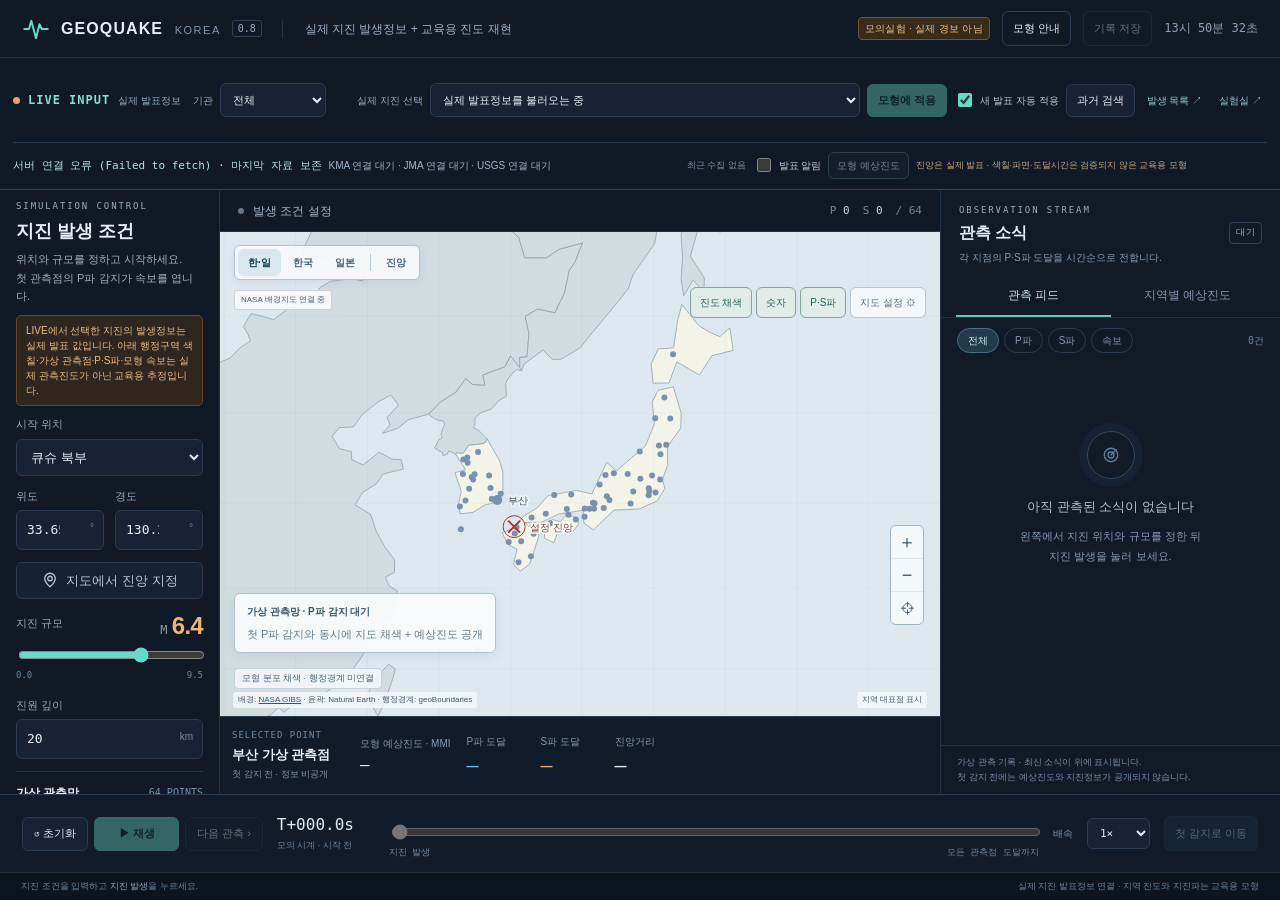
==== site/live/index.html @ 9c153cfc "Add files via upload" ====
<!doctype html><html lang="ko"><head><meta charset="utf-8"><meta name="viewport" content="width=device-width,initial-scale=1"><meta name="referrer" content="strict-origin-when-cross-origin"><title>GEOQUAKE KOREA · 관측망 시뮬레이터 0.8</title><meta name="description" content="첫 P파 감지 후 예상진도와 모의 속보를 공개하고, 가상 관측점의 P/S파 도달을 시간순 피드로 재생하는 교육용 시뮬레이터."><style>:root{color-scheme:dark;--bg:#0a1019;--panel:#111a27;--line:#223145;--muted:#8c9db4;--text:#e7edf7;--cyan:#68dacc;--p:#72bfed;--s:#efb164;--orange:#edaa6d;--font:'Pretendard','Noto Sans CJK KR','Malgun Gothic',-apple-system,BlinkMacSystemFont,'Segoe UI',sans-serif;--mono:'SFMono-Regular',Consolas,monospace}*{box-sizing:border-box}body{margin:0;background:var(--bg);color:var(--text);font:13px/1.5 var(--font);height:100dvh;overflow:hidden}button,input,select{font:inherit}button,input,select{color:var(--text);background:#172334;border:1px solid #2a3b52;border-radius:6px}button{cursor:pointer;padding:8px 10px;transition:background .15s,border-color .15s}button:hover{background:#23384c;border-color:#526780}button:disabled{opacity:.4;cursor:not-allowed}input,select{width:100%;padding:9px 10px;min-width:0}input[type=number]{font-family:var(--mono);font-variant-numeric:tabular-nums}input[type=checkbox]{width:14px;height:14px;accent-color:var(--cyan)}input[type=range]{padding:0;accent-color:var(--cyan);height:18px;cursor:pointer}button:focus-visible,input:focus-visible,select:focus-visible,[tabindex]:focus-visible{outline:2px solid var(--cyan);outline-offset:2px}.hidden{display:none!important}.mono{font-family:var(--mono);font-variant-numeric:tabular-nums}.muted{color:var(--muted)}.primary{background:#69d6c5;color:#092f30;border-color:#69d6c5;font-weight:750}.primary:hover{background:#8ce3d4;border-color:#8ce3d4}.icon{width:18px;height:18px;fill:none;stroke:currentColor;stroke-width:1.7;stroke-linecap:round;stroke-linejoin:round;flex-shrink:0}.quiet{background:transparent}.small{font-size:11px}.tag{font-size:10px;letter-spacing:.3px;border:1px solid #354359;padding:3px 6px;border-radius:4px;white-space:nowrap}.mock-tag{border-color:#6f5735;background:#382b1c;color:#efc187}.topbar{height:62px;display:flex;align-items:center;padding:0 22px;border-bottom:1px solid var(--line);gap:20px;background:#111925}.brand{display:flex;align-items:center;gap:11px;white-space:nowrap}.brand svg{height:28px;width:28px;color:var(--cyan)}.brand strong{font-size:17px;letter-spacing:1.1px}.brand strong span{color:#8194ad;font-size:11px;letter-spacing:1.5px;margin-left:6px;font-weight:500}.brand small{font:10px var(--mono);border:1px solid #304258;border-radius:3px;color:#95a8c0;padding:2px 5px}.header-label{border-left:1px solid var(--line);padding-left:22px;color:#9bafc6;font-size:12px}.header-right{margin-left:auto;display:flex;gap:12px;align-items:center}.header-right .icon-button{background:none;border:0}.real-clock{color:#8e9fb7;font:12px var(--mono);min-width:72px}.app{height:calc(100dvh - 62px);display:grid;grid-template-rows:minmax(0,1fr) 78px 28px}.workspace{display:grid;grid-template-columns:252px minmax(320px,1fr) 356px;min-height:0;min-width:0}.settings{background:#101925;border-right:1px solid var(--line);overflow-y:auto;padding:22px 18px 14px}.section-kicker{font:9px var(--mono);color:#6e8ba6;letter-spacing:1.9px;margin-bottom:7px}.settings h1{font-size:18px;font-weight:650;margin:0 0 5px}.desc{font-size:11px;line-height:1.7;color:#8ea0b7;margin:0 0 20px}.section{padding:18px 0;border-top:1px solid var(--line)}.section h2{font-size:12px;font-weight:600;margin:0 0 12px;display:flex;align-items:center;justify-content:space-between}.form-label{display:block;font-size:11px;color:#96a9c0;margin-bottom:6px}.form-grid{display:grid;grid-template-columns:1fr 1fr;gap:11px;margin-bottom:12px}.form-row{margin-bottom:12px}.input-unit{position:relative}.input-unit input{padding-right:28px}.input-unit span{position:absolute;right:10px;top:10px;font-size:10px;color:#758da8}.map-pick{width:100%;display:flex;gap:7px;align-items:center;justify-content:center;color:#b8c8da;background:#152233}.map-pick.active{background:#23433f;color:#99eadb;border-color:#408378}.mag-label{display:flex;align-items:center;justify-content:space-between;margin-top:17px}.mag-label strong{font-size:24px;font-weight:650;letter-spacing:-.7px;color:#ecb774}.mag-label strong small{font:12px var(--mono);color:#8b9fb7;margin-right:5px}.scale-labels{display:flex;justify-content:space-between;font:9px var(--mono);color:#6e87a0}.network-check{display:flex;align-items:center;justify-content:space-between;margin-bottom:9px;color:#b7c8d9;font-size:12px}.network-check label{display:flex;align-items:center;gap:6px}.network-check small{color:#71869e;font:10px var(--mono)}.subnote{font-size:10px;line-height:1.65;color:#7a8fa9;margin:9px 0 0}.launch{width:100%;display:flex;align-items:center;justify-content:center;gap:9px;height:42px;margin:18px 0 7px;font-size:13px}.form-error{color:#ffaaaa;font-size:11px;min-height:16px}.point-mini{display:flex;align-items:center;gap:8px;padding:8px 0;border-bottom:1px solid #1d2a3a}.point-mini .select-point{background:none;border:0;padding:0;text-align:left;flex:1;min-width:0;font-size:11px}.point-mini .select-point small{display:block;font-size:9px;color:#7e94af;margin-top:2px}.point-mini .remove-point{background:none;border:0;padding:3px;color:#8499ae}.point-count{font:10px var(--mono);color:#7891aa}.add-point{width:100%;font-size:11px;margin-top:8px;background:none;border-style:dashed}.model-link{font-size:11px;background:none;width:100%;color:#91a9c0}.map-area{min-width:0;min-height:0;display:flex;flex-direction:column;position:relative}.map-statusbar{height:49px;flex-shrink:0;border-bottom:1px solid var(--line);display:flex;align-items:center;justify-content:space-between;padding:0 18px;background:#101925;gap:10px}.status-step{display:flex;align-items:center;gap:9px;color:#a4b4c8;font-size:12px}.status-dot{width:6px;height:6px;background:#63778f;border-radius:50%}.status-step.waiting .status-dot{background:#70b9e5}.status-step.alerted .status-dot{background:#eeba78}.status-step.alerted{color:#efc591}.map-statusbar .mini-stats{display:flex;gap:13px;font:11px var(--mono);color:#7088a1}.mini-stats b{font-weight:500;color:#c4d4e4}.map-container{flex:1;position:relative;isolation:isolate;background:#0a1420;overflow:hidden;min-height:160px}.tiles{position:absolute;inset:0;z-index:0;pointer-events:none;opacity:0;transition:opacity .3s;filter:brightness(.57) saturate(.33) contrast(1.18)}.tiles.ready{opacity:1}.tiles img{position:absolute;max-width:none;user-select:none}.map-canvas{position:absolute;inset:0;width:100%;height:100%;display:block;z-index:1;touch-action:none;cursor:grab}.map-canvas.picking{cursor:crosshair}.map-canvas.dragging{cursor:grabbing}.map-tools{position:absolute;top:15px;left:17px;z-index:4;display:flex;gap:2px;padding:3px;background:#111f2eea;border:1px solid #334459;border-radius:6px;box-shadow:0 3px 14px #0003}.map-tools button{font-size:10px;padding:6px 10px;border:0;background:none;color:#98adc5}.map-tools button.active{background:#2a4153;color:#dde9f5}.map-tools .tool-divider{width:1px;background:#344353;margin:5px 3px}.map-provider{position:absolute;top:59px;left:18px;z-index:3;font-size:9px;color:#899bb1;pointer-events:none;text-shadow:0 1px 3px #000;background:#0a1420bb;padding:3px 5px;border-radius:3px}.map-provider.online{color:#8fcdbb}.map-zoom{position:absolute;bottom:85px;right:16px;z-index:4;display:flex;flex-direction:column;gap:1px;border:1px solid #34475c;border-radius:6px;overflow:hidden}.map-zoom button{width:32px;height:32px;border:0;border-radius:0;background:#142335e8;padding:0;font-size:18px;color:#bdccdc}.map-zoom button:last-child{font-size:14px}.map-layers{position:absolute;top:16px;right:16px;z-index:4;display:flex;gap:4px}.map-layers button{background:#132134e8;color:#9eb3c8;font-size:10px;padding:7px 8px}.map-layers button.active{background:#244237;color:#a7ded0;border-color:#476653}.pick-note{position:absolute;top:100px;left:50%;transform:translateX(-50%);z-index:6;background:#244a46;color:#c6fff1;border:1px solid #5e9f94;padding:10px 16px;border-radius:6px;font-size:12px;white-space:nowrap}.map-legend{position:absolute;left:18px;bottom:42px;z-index:3;background:#0f1b2aee;border:1px solid #304256;border-radius:6px;padding:10px 12px;max-width:calc(100% - 80px)}.legend-title{font-size:10px;color:#c0d0e1;margin-bottom:7px}.legend-wait{font-size:11px;color:#859cb6}.legend-row{display:flex;align-items:center;gap:4px;margin-top:4px}.legend-row>span{font:9px var(--mono);width:31px;color:#90a5bc}.legend-chip{min-width:17px;height:17px;display:flex;align-items:center;justify-content:center;border-radius:3px;font:600 9px var(--font);color:#081724;padding:1px 3px}.map-attribution{position:absolute;left:13px;right:13px;bottom:8px;z-index:3;display:flex;justify-content:space-between;gap:8px;font-size:9px;color:#8a9bb1;text-shadow:0 1px 4px #000}.map-attribution a{color:#a8bacd}.tooltip{position:absolute;z-index:9;max-width:225px;padding:9px 12px;background:#132234f5;border:1px solid #4b6580;box-shadow:0 6px 20px #0005;border-radius:6px;font-size:11px;pointer-events:none}.tooltip b{display:block;margin-bottom:3px}.tooltip .muted{font-size:10px}.bulletin{position:absolute;top:93px;left:18px;width:min(380px,calc(100% - 36px));z-index:5;border:1px solid #8a623d;border-top:3px solid #efb374;border-radius:7px;background:#131d2bf5;box-shadow:0 10px 35px #0006;overflow:hidden;animation:slide .35s ease-out}.bulletin-head{display:flex;align-items:center;gap:8px;padding:12px 15px 0;color:#f0bd87;font-size:12px}.bulletin-head strong{font-weight:650}.bulletin-head .tag{font-size:9px;margin-left:auto;border-color:#6e553c;color:#c4ab8f}.bulletin-head button{padding:0 3px;border:0;background:none;color:#c7ab8f;font-size:17px}.bulletin-body{padding:12px 15px}.bulletin-main{display:flex;align-items:center;gap:15px}.bulletin-mag{font:500 35px var(--mono);letter-spacing:-2px;line-height:1.1;color:#f2c18e;white-space:nowrap}.bulletin-mag span{font-size:13px;color:#9dabc1;margin-right:5px;letter-spacing:0}.bulletin-location{font-size:14px;font-weight:600}.bulletin-coords{font:10px var(--mono);color:#8fa5be;margin-top:5px}.bulletin-copy{font-size:11px;color:#afc1d5;border-top:1px solid #2b3b50;padding-top:10px;margin-top:12px;line-height:1.65}.bulletin-foot{padding:7px 15px;font-size:9px;color:#8e9eb3;background:#0d1623;border-top:1px solid #2b3848}.bulletin.compact .bulletin-body,.bulletin.compact .bulletin-foot{display:none}.bulletin.compact .bulletin-head{padding-bottom:12px}.selection-bar{height:94px;flex-shrink:0;background:#111c2a;border-top:1px solid #2a3b50;display:flex;align-items:center;padding:15px 19px;gap:23px}.selection-name{min-width:118px;max-width:150px}.selection-name .label{font:9px var(--mono);color:#6e89a2;letter-spacing:1px;margin-bottom:5px}.selection-name strong{font-size:13px;font-weight:600;display:block;white-space:nowrap;overflow:hidden;text-overflow:ellipsis}.selection-name small{display:block;font-size:9px;color:#8196ae;margin-top:3px}.selection-metric{min-width:58px}.selection-metric label{font-size:9px;color:#8398b0;display:block;margin-bottom:4px}.selection-metric b{font:500 17px var(--mono)}.selection-metric b small{font-size:10px;color:#7d93ab;margin-left:3px}.selection-metric.p b{color:var(--p)}.selection-metric.s b{color:var(--s)}.selection-metric.i b{font-size:16px}.feed-panel{position:relative;border-left:1px solid var(--line);display:flex;flex-direction:column;min-height:0;background:#111a27}.feed-heading{padding:19px 19px 13px}.feed-heading .section-kicker{margin-bottom:6px}.feed-heading h2{font-size:18px;font-weight:650;margin:0;display:flex;align-items:center;justify-content:space-between}.feed-heading h2 .tag{color:#92b3c1;font-size:9px;font-weight:400}.feed-heading p{font-size:10px;color:#849bb3;margin:7px 0 0}.feed-tabbar{display:flex;border-bottom:1px solid var(--line);padding:0 15px}.feed-tabbar button{flex:1;border:0;border-radius:0;background:none;color:#8197af;font-size:12px;padding:11px 4px;border-bottom:2px solid transparent}.feed-tabbar button.active{color:#c6e8e3;border-bottom-color:#65c9bb}.feed-filters{display:flex;align-items:center;gap:5px;padding:13px 16px 10px}.feed-filters button{border-radius:16px;background:none;font-size:10px;padding:4px 10px;color:#849bb5}.feed-filters button.active{color:#d4edf4;border-color:#4a6e86;background:#213a4c}.feed-filters .event-count{font:10px var(--mono);margin-left:auto;color:#6f89a4}.feed-scroll{flex:1;overflow:auto;min-height:0;scroll-behavior:auto;position:relative}.feed-empty{padding:70px 30px;text-align:center;color:#849ab3}.feed-empty .empty-orbit{height:48px;width:48px;margin:0 auto 18px;border:1px solid #31485f;border-radius:50%;display:grid;place-items:center;color:#5e819e;box-shadow:0 0 0 8px #152233}.feed-empty h3{font-size:13px;font-weight:500;margin:0 0 9px;color:#b1c1d5}.feed-empty p{font-size:11px;line-height:1.9;margin:0}.post{padding:15px 17px 14px;border-bottom:1px solid #223044;display:grid;grid-template-columns:31px 1fr;gap:10px}.post:hover{background:#142132}.post.eew{background:#221f22;border-bottom:1px solid #533e31}.post-avatar{width:30px;height:30px;border-radius:50%;background:#20364d;color:#89c7ed;display:grid;place-items:center;font:600 12px var(--mono);border:1px solid #34516b;margin-top:1px}.post.s .post-avatar{background:#3a3024;color:#e9b575;border-color:#5f4a34}.post.eew .post-avatar{background:#543a23;color:#ffc68b;border-color:#8a623c}.post-top{display:flex;align-items:baseline;gap:6px;flex-wrap:wrap;font-size:11px}.post-top b{font-weight:600;color:#d6e0ee}.post-top time{font:9px var(--mono);color:#6e8ba8;margin-left:auto;white-space:nowrap}.post-handle{font:9px var(--mono);color:#637e9a;margin-top:2px}.post-text{font-size:12px;line-height:1.8;margin:8px 0 7px;color:#afc2d7;word-break:keep-all}.post-text strong{font-weight:600;color:#dee8f3}.post-meta{display:flex;align-items:center;gap:8px;color:#7089a5;font:9px var(--mono)}.post-meta .type-chip{color:#8cbfe1;font:9px var(--font)}.post.s .type-chip{color:#dfad78}.post.eew .type-chip{color:#e9b77e}.post .jump{padding:0;border:0;background:none;color:#7294ad;font-size:9px;margin-left:auto}.new-posts{position:absolute;right:22px;top:181px;z-index:8;box-shadow:0 4px 14px #0006;background:#2d685f;color:#dcfff5;border:1px solid #4c9a8c;border-radius:20px;padding:7px 12px;font-size:11px}.feed-bottom{padding:9px 16px;border-top:1px solid var(--line);font-size:9px;line-height:1.65;color:#748ca7;flex-shrink:0}.region-controls{display:flex;gap:8px;padding:14px 16px 9px;align-items:center}.region-controls select{width:96px;font-size:11px;padding:6px}.region-controls input{font-size:11px;padding:6px}.region-list{padding:0 16px 15px;overflow:auto;flex:1;min-height:0}.region-row{width:100%;display:flex;align-items:center;text-align:left;padding:10px 3px;background:none;border:0;border-bottom:1px solid #243247;border-radius:0;gap:9px}.region-row:hover,.region-row.active{background:#1b2b40}.region-row .region-label{font-size:11px;flex:1}.region-row .region-label small{display:block;font-size:9px;color:#718ba6;margin-top:3px}.region-row .intensity-value{min-width:31px;height:27px;border-radius:4px;text-align:center;display:grid;place-items:center;font-weight:650;font-size:12px;color:#0c1828}.region-row .region-arrival{font:10px var(--mono);color:#91abc4;text-align:right;min-width:50px}.region-disclaimer{font-size:9px;line-height:1.6;color:#8197b0;padding:0 16px 10px}.transport{border-top:1px solid #2c3e52;background:#111b29;display:flex;align-items:center;padding:0 22px;gap:14px}.transport-main{display:flex;gap:6px}.transport-main button{height:34px;padding:6px 11px;font-size:11px}.transport-main .play-btn{min-width:85px}.time-block{width:98px;flex-shrink:0}.time-block b{font:16px var(--mono);color:#e0e9f5}.time-block small{display:block;color:#6f88a2;font-size:9px;margin-top:3px}.timeline-block{flex:1;min-width:120px;position:relative;padding-top:13px}.timeline-captions{display:flex;justify-content:space-between;font:9px var(--mono);color:#7089a2}.timeline-marker{position:absolute;width:1px;height:9px;background:#ddb178;top:4px}.timeline-marker::after{content:'初 P';font-size:8px;position:absolute;white-space:nowrap;left:5px;top:-2px;color:#b9986e}.speed-select{width:63px;padding:7px 8px;font:11px var(--mono)}.transport label{color:#8198b0;font-size:10px}.transport .detect-btn{font-size:11px;color:#b4d3e2;background:#1d3346}.footer{padding:0 21px;display:flex;align-items:center;justify-content:space-between;gap:10px;font-size:9px;background:#0c141f;color:#6a829d;border-top:1px solid #202f40}.footer strong{font-weight:400;color:#8ea5be}.toast{position:fixed;bottom:117px;left:50%;transform:translateX(-50%);z-index:80;background:#21394a;border:1px solid #49718a;border-radius:7px;box-shadow:0 7px 30px #0006;padding:12px 20px;color:#d2e3ef;max-width:90vw;font-size:12px}.toast.error{border-color:#9d5864;color:#ffd1d8;background:#3a252e}dialog{color:var(--text);background:#142031;border:1px solid #42566e;border-radius:10px;padding:25px;width:min(560px,90vw);max-height:85dvh;overflow:auto;box-shadow:0 25px 100px #0008}dialog::backdrop{background:#0009;backdrop-filter:blur(3px)}dialog h2{font-size:18px;margin:0 0 16px}dialog p,dialog li{font-size:12px;line-height:1.9;color:#acc1d8}dialog a{color:#8ed7cb}dialog code{font-family:var(--mono);font-size:11px;display:block;background:#0c1725;padding:10px;border-radius:5px;margin:10px 0;white-space:pre-wrap}.dialog-actions{display:flex;justify-content:flex-end;gap:8px;margin-top:21px}.inline-check{display:flex;gap:8px;font-size:11px;color:#bed0e2;align-items:center}.test-result{font:11px var(--mono);padding:8px;color:#a7dfc9}.notice-panel{padding:12px;border:1px solid #775c3d;background:#31281f;border-radius:5px;color:#e4c49e!important;font-size:11px!important}.mobile-warning{display:none}::-webkit-scrollbar{width:5px;height:5px}::-webkit-scrollbar-thumb{background:#36485f;border-radius:4px}::-webkit-scrollbar-track{background:transparent}@keyframes slide{from{opacity:0;transform:translateY(-10px)}to{opacity:1;transform:translateY(0)}}@media(min-width:1700px){.workspace{grid-template-columns:275px minmax(320px,1fr) 390px}.settings{padding:25px 22px}.post-text{font-size:12px}.map-legend{bottom:45px}.selection-bar{gap:34px}}@media(max-width:1250px){.workspace{grid-template-columns:226px minmax(300px,1fr) 320px}.settings{padding:18px 14px}.selection-bar{gap:12px;padding:12px}.selection-name{min-width:98px}.selection-metric{min-width:48px}.header-label{display:none}.map-layers{top:54px}.map-provider{top:59px;max-width:65%}.map-tools{left:12px}.map-legend{left:12px}.bulletin{left:12px;top:100px}.transport{padding:0 14px;gap:9px}}@media(max-width:1000px){body{overflow:auto;min-height:100vh;height:auto}.topbar{position:sticky;top:0;z-index:50}.workspace{grid-template-columns:210px minmax(350px,1fr)}.feed-panel{grid-column:1/-1;height:520px;border-top:1px solid var(--line)}.app{height:auto;min-height:calc(100vh - 62px);display:flex;flex-direction:column}.workspace{min-height:650px}.map-area{height:650px}.settings{max-height:650px}.transport{height:86px;position:sticky;bottom:0;z-index:20;flex-wrap:wrap}.footer{min-height:35px}.timeline-block{flex-basis:25%}.brand strong{font-size:14px}.brand strong span{display:none}.header-right{gap:7px}.real-clock{display:none}.feed-scroll{min-height:240px}.new-posts{top:auto;bottom:145px}.map-layers{right:9px}.selection-bar{height:85px}.selection-metric.i{display:none}}@media(max-width:600px){.workspace{display:flex;flex-direction:column}.settings{max-height:none;padding:15px}.settings>.section-kicker,.settings>.desc{display:none}.settings h1{margin-bottom:10px}.settings .section{padding:12px 0}.settings .optional{display:none}.map-area{height:600px}.brand small{display:none}.topbar{padding:0 14px;gap:10px}.mock-tag{font-size:9px}.header-right button{font-size:10px}.time-block{width:75px}.time-block b{font-size:13px}.transport-main button{padding:6px}.timeline-block{flex-basis:35%}.transport label{display:none}.selection-bar{gap:14px}.footer span:last-child{display:none}}@media(prefers-reduced-motion:reduce){*{animation:none!important;transition:none!important}}
/* v0.8: light geographic canvas + broadcast-style information hierarchy. */
.workspace{grid-template-columns:240px minmax(330px,1fr) 368px}.settings{padding:18px 16px}.topbar{height:58px}.app{height:calc(100dvh - 58px)}.brand strong{font-size:16px}.section-kicker{color:#9aabbf}.desc,.subnote{color:#a0b0c2}.map-statusbar{height:42px}.map-container{background:#dce8ee}.tiles{filter:brightness(1.3) saturate(.42) contrast(.83)}.tiles.ready{opacity:.65}.map-container[data-tone=standard]{background:#91b0bf}.map-container[data-tone=standard] .tiles{filter:brightness(1.12) saturate(.5) contrast(.88);opacity:.75}.map-container[data-tone=night]{background:#273e50}.map-container[data-tone=night] .tiles{filter:brightness(.98) saturate(.4) contrast(.92);opacity:.8}
.map-tools{top:13px;left:14px;background:#f7fafbea;border-color:#b3c4d0;box-shadow:0 2px 8px #34536815}.map-tools button{color:#476475;font-weight:600}.map-tools button.active{background:#d9e7ee;color:#143d52}.map-tools button:hover{background:#e3edf1}.map-tools .tool-divider{background:#b9cbd4}.map-provider{top:58px;left:14px;color:#466277;background:#f7fafbe8;text-shadow:none;border:1px solid #c6d3dc;padding:3px 6px}.map-provider.online{color:#21634c}.map-layers{top:13px;right:14px;gap:4px}.map-layers button{background:#f5f9faeb;border-color:#b4c7d3;color:#527084;font-size:10px;padding:7px 9px}.map-layers button.active{background:#e0ece8;border-color:#7fa59d;color:#245f53}.map-zoom{border-color:#9eb5c2;bottom:91px}.map-zoom button{background:#f6fafbed;color:#355269}.map-attribution{color:#3c576a;text-shadow:none;font-size:8px;align-items:flex-end}.map-attribution span{background:#f4f8fbd9;border-radius:3px;padding:2px 5px}.map-attribution a{color:#2b5a75}.boundary-status{position:absolute;left:14px;bottom:27px;z-index:3;font-size:9px;background:#f4f8fbe6;border:1px solid #c4d3dc;padding:3px 7px;color:#486173;border-radius:4px;max-width:85%;pointer-events:none}.map-legend{bottom:63px;left:14px;background:#f8fafbf5;color:#294456;border-color:#aebfca;box-shadow:0 3px 12px #31506514;padding:10px 12px}.legend-title{color:#345568;font-weight:650}.legend-row>span{color:#566e80}.legend-wait{color:#62798a}.legend-chip{min-width:19px;height:20px;font-size:10px;border:1px solid #00000012}.map-container[data-tone=night] .map-legend,.map-container[data-tone=night] .map-tools,.map-container[data-tone=night] .map-zoom button{background:#f4f7faed}
.map-settings{position:absolute;right:14px;top:55px;z-index:14;width:238px;padding:14px;background:#f8fbfc;color:#2e4b60;border:1px solid #adbfcc;border-radius:8px;box-shadow:0 8px 30px #20344a35}.map-settings-title{display:flex;justify-content:space-between;font-size:12px;font-weight:700;margin-bottom:10px}.map-settings-title button{border:0;padding:0 4px;color:#526f83;background:none;font-size:17px}.map-settings label{display:block;color:#5c7588;font-size:10px;margin:13px 0 6px}.map-settings output{float:right;font-family:var(--mono)}.map-settings button{background:#edf2f6;color:#456379;border-color:#c0cfd9;font-size:10px;padding:6px 8px}.tone-options{display:flex;gap:5px}.tone-options button{flex:1}.tone-options button.active{background:#215a76;color:white;border-color:#215a76}.map-settings input[type=range]{width:100%;accent-color:#31788c;background:none}.map-settings p{font-size:10px;line-height:1.7;color:#667c8f;margin:10px 0}.map-settings #toggleNames{width:100%;margin-top:8px}.map-settings #toggleNames.active{background:#cfe5e1;border-color:#75a59b}
.broadcast{display:flex;align-items:stretch;min-height:82px;flex-shrink:0;background:#fff4d5;color:#463a26;border-bottom:1px solid #d5b76c;animation:slide .28s ease-out}.broadcast-flag{display:flex;gap:10px;align-items:center;justify-content:center;width:178px;flex-shrink:0;background:#d8a644;color:#181e26;padding:12px 15px;font-size:17px;font-weight:800;letter-spacing:-.6px}.broadcast-flag .icon{width:24px;height:24px}.broadcast-flag small{display:block;font:8px var(--mono);letter-spacing:1.1px;margin-top:4px;color:#473b24}.broadcast-content{padding:13px 17px;min-width:0;flex:1}.broadcast-line{display:flex;align-items:baseline;gap:13px;flex-wrap:wrap}.broadcast-line strong{font-size:17px;color:#28323d;letter-spacing:-.4px}.broadcast-line .mono{font-size:18px;font-weight:800}.broadcast-line #broadcastReport{font-size:9px;color:#78684b;margin-left:auto}.broadcast p{font-size:11px;margin:4px 0 0;line-height:1.5;overflow:hidden;white-space:nowrap;text-overflow:ellipsis}.broadcast button{border:0;border-radius:0;background:transparent;color:#716145;font-size:10px;padding:12px;white-space:nowrap}.broadcast[data-level=strong]{background:#fff2d7;border-bottom-color:#e0b062}.broadcast[data-level=strong] .broadcast-flag{background:#be463d;color:#fff8ee}.broadcast[data-level=strong] .broadcast-flag small{color:#ffe5d1}
.feed-panel{overflow:hidden}.feed-heading{padding:15px 18px 10px}.feed-heading h2{font-size:16px}.feed-heading p{font-size:10px;margin:5px 0 0}.feed-filters{padding:10px 16px 8px}.feed-scroll{min-height:110px}.post{padding:13px 16px}.post-text{font-size:11px;margin:6px 0}.feed-bottom{font-size:9px}.bulletin{position:relative;left:auto!important;top:auto!important;width:100%;flex-shrink:0;border:0;border-bottom:1px solid #3c4b60;border-top:0;border-radius:0;background:#152234;box-shadow:none;overflow:visible;animation:slide .28s ease-out}.bulletin-head{padding:10px 16px;background:#e2b14f;color:#192632;font-weight:700;gap:8px}.bulletin-head strong{font-size:15px;font-weight:800;letter-spacing:-.3px}.bulletin-head .tag{color:#493914;background:#f5cf7b;border-color:#c69939;font-size:9px;padding:2px 5px}.bulletin-head button{color:#3b351f;font-size:18px;margin-left:4px}.bulletin-live-dot{width:6px;height:6px;border-radius:50%;background:currentColor;flex-shrink:0}.bulletin[data-level=strong] .bulletin-head{background:#c34c42;color:#fff5eb}.bulletin[data-level=strong] .bulletin-head .tag{background:#8c322b;color:#ffe6d6;border-color:#db6d61}.bulletin[data-level=strong] .bulletin-head button{color:#ffecd8}.bulletin-body{padding:12px 17px 10px}.bulletin-eyebrow{display:flex;justify-content:space-between;align-items:center;font-size:9px;color:#bdc9d8;margin-bottom:10px}.bulletin-eyebrow span{color:#f4c370}.bulletin-eyebrow time{font-size:9px;color:#8199b1}.bulletin-main{gap:17px;align-items:center}.bulletin-mag{line-height:1.05;font-family:var(--mono);letter-spacing:-1.8px;min-width:66px;color:#f5e5c9}.bulletin-mag span{font:9px var(--font);display:block;letter-spacing:0;color:#9cadbf;margin:0 0 3px}.bulletin-mag b{font-size:44px;font-weight:600;letter-spacing:-2px}.bulletin-location{font-size:16px;font-weight:700;color:#edf3fa}.bulletin-coords{font-size:9px;line-height:1.6;margin-top:4px;color:#b0c1d3}.bulletin-origin{font-size:9px;color:#8da4bc;margin-top:2px}.bulletin-maxima{display:grid;grid-template-columns:1fr 1fr;border-top:1px solid #344258;border-bottom:1px solid #344258;margin:13px 0 10px;padding:9px 0}.bulletin-maxima>div{position:relative;display:grid;grid-template-columns:1fr auto;align-items:baseline;column-gap:4px;padding:0 12px}.bulletin-maxima>div:first-child{padding-left:0;border-right:1px solid #344258}.bulletin-maxima>div:last-child{padding-right:0}.bulletin-maxima label{font-size:9px;color:#8ea5bc;grid-column:1/-1;margin-bottom:2px}.bulletin-maxima strong{font-size:24px;line-height:1.25;letter-spacing:-1px;font-weight:750}.bulletin-maxima span{font-size:9px;color:#a7b7c9}.bulletin-regions>label{font-size:9px;color:#9fb1c5;display:block;margin-bottom:5px}.bulletin-regions>div{display:flex;flex-wrap:wrap;gap:4px 6px;max-height:52px;overflow:auto}.bulletin-regions span{font-size:10px;color:#dde5ef;display:flex;gap:5px;align-items:center;background:#213149;padding:3px 5px;border-radius:3px}.bulletin-regions span i{height:5px;width:5px;border-radius:1px}.bulletin-regions span b{font-size:8px;font-weight:500;color:#9eb3c9}.bulletin-regions small{font-size:9px;color:#acbbca;align-self:center}.bulletin-countdown{display:flex;align-items:center;justify-content:space-between;background:#23364b;border:1px solid #36506b;border-radius:5px;padding:9px 10px;margin-top:11px}.bulletin-countdown label{font-size:9px;color:#95aec4;display:block}.bulletin-countdown b{font-size:12px;font-weight:600;color:#d9e6f2}.bulletin-countdown>strong{font-size:25px;font-weight:650;color:#ffd083;letter-spacing:-1px}.bulletin-countdown small{font:10px var(--font);margin-left:5px;color:#b0c1d2;letter-spacing:0}.bulletin-countdown .arrived{font:600 16px var(--font);letter-spacing:0;color:#f0b47c}.bulletin-copy{border:0;margin:9px 0 0;padding:0;color:#7f99b3;font-size:9px;line-height:1.6}.bulletin-copy strong{font-weight:500;color:#acbdcf}.bulletin-foot{padding:6px 16px;font-size:8px;background:#101c2c;color:#8ea3ba;border-top:1px solid #293a4e}.bulletin.compact .bulletin-body,.bulletin.compact .bulletin-foot{display:none}.bulletin.compact .bulletin-head{padding:10px 16px}.selection-bar{height:78px;min-height:78px;gap:24px}.selection-name{min-width:135px}.selection-metric b{font-size:20px}.selection-metric label{font-size:10px}.transport{height:78px}.new-posts{top:auto;bottom:55px}
@media(min-width:1700px){.workspace{grid-template-columns:252px minmax(330px,1fr) 390px}.bulletin-body{padding:14px 19px}.feed-heading{padding:17px 19px 12px}}
@media(max-width:1400px){.workspace{grid-template-columns:220px minmax(300px,1fr) 340px}.broadcast-flag{width:147px;font-size:15px;padding:10px}.broadcast-content{padding:12px}.broadcast-line{gap:8px}.broadcast-line strong{font-size:15px}.broadcast-line #broadcastReport{display:none}.map-layers{top:55px}.map-provider{top:58px;max-width:50%;font-size:8px}.map-settings{top:91px}.map-legend{max-width:calc(100% - 64px)}.selection-bar{gap:16px;padding:12px}.selection-name{min-width:112px}.bulletin-body{padding:10px 14px}.bulletin-countdown{padding:7px 10px}.bulletin-maxima{padding:7px 0;margin:10px 0 8px}.bulletin-mag b{font-size:39px}.bulletin-location{font-size:15px}.bulletin-copy{font-size:8px}.post{padding:11px 14px}}
@media(max-height:850px) and (min-width:1001px){.bulletin-copy{display:none}.bulletin-body{padding-top:9px;padding-bottom:8px}.bulletin-eyebrow{margin-bottom:6px}.bulletin-countdown{margin-top:8px}.bulletin-maxima{margin:8px 0;padding:6px 0}.bulletin-regions>div{max-height:45px}.feed-heading{padding:10px 16px 6px}.feed-heading p{display:none}.feed-tabbar button{padding:8px 4px}.bulletin-foot{font-size:8px}.bulletin-mag b{font-size:37px}.post-text{font-size:11px}.settings .optional .section{padding:12px 0}}
@media(max-width:1000px){.workspace{grid-template-columns:210px minmax(350px,1fr)}.app{height:auto}.feed-panel{height:850px}.map-area{height:690px}.map-layers{top:55px}.selection-bar{height:78px}.broadcast-flag{width:138px}.broadcast button{font-size:9px;padding:6px}.broadcast-line strong{font-size:14px}.broadcast-line .mono{font-size:15px}}
@media(max-width:600px){.workspace{display:flex}.map-area{height:670px}.broadcast-flag{width:120px;font-size:13px;gap:5px}.broadcast-flag .icon{width:17px}.broadcast-content{padding:10px 8px}.broadcast button{display:none}.map-layers{right:9px;gap:3px}.map-layers button{padding:6px}.map-provider{top:95px;max-width:95%}.map-settings{top:92px}.map-legend{max-width:calc(100% - 40px);left:10px;bottom:63px}.map-legend .legend-chip{min-width:16px;font-size:9px}.map-attribution{font-size:7px}.selection-metric.i{display:block}.selection-bar{gap:12px}.selection-name{min-width:110px}}
.broadcast-flag small{white-space:nowrap;font-size:7px;letter-spacing:.7px}
@media(max-height:850px) and (min-width:1001px){
 .settings{padding:14px 14px 10px}.settings>.desc{display:none}.settings h1{font-size:16px;margin-bottom:14px}.settings .form-row{margin-bottom:9px}.settings .form-grid{gap:8px;margin-bottom:10px}.settings input:not([type=range]):not([type=checkbox]),.settings select{padding:7px 9px}.settings .map-pick{padding:7px}.settings .mag-label{margin-top:10px}.settings .form-row[style]{margin-top:10px!important}.settings .section{padding:12px 0}.settings .subnote{font-size:9px;line-height:1.5;margin-top:5px}.settings .launch{margin-top:12px;height:38px}.settings .network-check{margin-bottom:6px}.settings .form-error{min-height:10px}.settings .optional{padding:12px 0}
 .broadcast{min-height:68px}.broadcast-content{padding:10px 12px}.broadcast-flag{padding:9px 10px}.broadcast p{font-size:10px}.selection-bar{height:72px;min-height:72px}
}
</style><link rel="stylesheet" href="./live.css"></head><body>
<svg style="position:absolute;width:0;height:0;overflow:hidden" aria-hidden="true"><defs><symbol id="i-wave" viewBox="0 0 24 24"><path d="M2 12h4l2-7 4 15 3-12 2 4h5"/></symbol><symbol id="i-pin" viewBox="0 0 24 24"><circle cx="12" cy="10" r="3"/><path d="M19 10c0 5-7 11-7 11S5 15 5 10a7 7 0 1 1 14 0Z"/></symbol><symbol id="i-play" viewBox="0 0 24 24"><path d="m8 5 11 7-11 7Z"/></symbol><symbol id="i-radar" viewBox="0 0 24 24"><circle cx="12" cy="12" r="9"/><circle cx="12" cy="12" r="4"/><path d="m12 12 7-7"/></symbol></defs></svg>
<header class="topbar"><div class="brand"><svg class="icon"><use href="#i-wave"/></svg><strong>GEOQUAKE <span>KOREA</span></strong><small>0.8</small></div><div class="header-label">실제 지진 발생정보 + 교육용 진도 재현</div><div class="header-right"><span class="tag mock-tag">모의실험 · 실제 경보 아님</span><button id="helpBtn" class="quiet small">모형 안내</button><button id="exportBtn" class="quiet small" disabled>기록 저장</button><span id="realClock" class="real-clock"></span></div></header>
<section class="live-panel" id="livePanel" aria-label="실제 지진정보 수신 및 선택">
  <div class="live-panel-row live-panel-primary">
    <div class="live-brand"><span class="live-light"></span><b>LIVE INPUT</b><small>실제 발표정보</small></div>
    <label class="live-field live-agency"><span>기관</span><select id="liveAgency"><option value="ALL">전체</option><option value="KMA">한국 기상청</option><option value="JMA">일본 기상청</option><option value="USGS">USGS</option></select></label>
    <label class="live-field live-select"><span>실제 지진 선택</span><select id="liveEventSelect" aria-label="실제 지진 선택"><option value="">실제 발표정보를 불러오는 중</option></select></label>
    <button type="button" id="liveApply" class="primary" disabled>모형에 적용</button>
    <label class="live-check"><input id="liveAutoFollow" type="checkbox" checked> 새 발표 자동 적용</label>
    <button type="button" id="liveHistoryButton">과거 검색</button>
    <a class="live-link" href="../">발생 목록 ↗</a><a class="live-link" href="../lab/">실험실 ↗</a>
  </div>
  <div class="live-panel-row live-panel-secondary">
    <span id="liveNetwork" class="live-network">서버 연결 중</span>
    <span id="liveAgencyStatus" class="live-agency-status">KMA 대기 · JMA 대기 · USGS 확인 중</span>
    <span id="liveTimestamp" class="live-timestamp">—</span>
    <label class="live-check"><input id="liveNotify" type="checkbox"> 발표 알림</label>
    <button id="liveMode" type="button" disabled title="지역별 관측 자료가 제공된 지진에만 사용 가능">모형 예상진도</button>
    <span class="live-note">진앙은 실제 발표 · 색칠·파면·도달시간은 검증되지 않은 교육용 모형</span>
  </div>
  <div class="live-history" id="liveHistoryPanel" hidden>
    <strong>과거 지진 조회 <small>USGS 발생정보 · 31일 이내</small></strong>
    <label>시작일 <input id="liveStart" type="date"></label>
    <label>종료일 <input id="liveEnd" type="date"></label>
    <label>최소 규모 <select id="liveMinMag"><option value="2.5">M 2.5</option><option value="3.0">M 3.0</option><option value="4.0" selected>M 4.0</option><option value="5.0">M 5.0</option></select></label>
    <button id="liveHistorySearch" type="button" class="primary">검색</button>
    <button id="liveReturn" type="button">실시간 목록</button>
    <span id="liveHistoryStatus" role="status"></span>
  </div>
  <div class="live-alert" id="liveAlert" hidden role="status" aria-live="polite"><b id="liveAlertTitle">실제 새 발표</b><span id="liveAlertMessage"></span><button type="button" id="liveCloseAlert" aria-label="알림 닫기">×</button></div>
</section>
<main class="app"><div class="workspace">
<aside class="settings" aria-label="지진 발생 조건"><div class="section-kicker">SIMULATION CONTROL</div><h1>지진 발생 조건</h1><p class="desc">위치와 규모를 정하고 시작하세요.<br>첫 관측점의 P파 감지가 속보를 엽니다.</p>
<form id="sourceForm" novalidate><div class="form-row"><label class="form-label" for="preset">시작 위치</label><select id="preset"><option value="kyushu">큐슈 북부</option><option value="korea">한반도 동남부</option><option value="shikoku">시코쿠 남쪽 해역</option><option value="tokyo">도쿄 동쪽 해역</option><option value="custom">직접 지정</option></select></div>
<div class="form-grid"><label><span class="form-label">위도</span><div class="input-unit"><input id="inputLat" aria-label="진앙 위도" type="number" step="0.0001" min="-80" max="80" value="33.6500" required><span>°</span></div></label><label><span class="form-label">경도</span><div class="input-unit"><input id="inputLon" aria-label="진앙 경도" type="number" step="0.0001" min="-180" max="180" value="130.2500" required><span>°</span></div></label></div>
<button type="button" class="map-pick" id="pickSource"><svg class="icon"><use href="#i-pin"/></svg>지도에서 진앙 지정</button>
<div class="mag-label"><label class="form-label" for="inputMag">지진 규모</label><strong><small>M</small><output id="magOutput" for="inputMag">6.4</output></strong></div><input id="inputMag" type="range" min="0" max="9.5" step="0.1" value="6.4"><div class="scale-labels"><span>0.0</span><span>9.5</span></div>
<div class="form-row" style="margin-top:17px"><label class="form-label" for="inputDepth">진원 깊이</label><div class="input-unit"><input id="inputDepth" type="number" min="0" max="700" step="1" value="20" required><span>km</span></div></div>
<div class="section" style="padding-bottom:0"><h2>가상 관측망 <span id="sensorCount" class="point-count">64 POINTS</span></h2><div class="network-check"><label><input id="networkKR" type="checkbox" checked>한국</label><small>17곳</small></div><div class="network-check"><label><input id="networkJP" type="checkbox" checked>일본</label><small>47곳</small></div><p class="subnote">행정구역 대표점에 배치한 가상 센서입니다.<br>실제 지진관측소 위치를 뜻하지 않습니다.</p></div>
<button type="submit" id="launchBtn" class="primary launch"><svg class="icon"><use href="#i-play"/></svg>지진 발생</button><div id="formError" class="form-error" role="status"></div></form>
<div class="section optional"><h2>관심 지점 <span id="customCount" class="point-count">0 / 5</span></h2><div id="pointMiniList"></div><button id="addPoint" class="add-point">＋ 지도에서 지점 추가</button><p class="subnote">관심 지점도 P·S파 도달 소식을 받습니다.</p></div>
<div class="section optional"><button id="modelBtn" class="model-link">계산 원리와 한계 보기 ↗</button></div></aside>
<section class="map-area" aria-label="지진 시뮬레이션 지도"><div class="map-statusbar"><div id="stageStatus" class="status-step"><i class="status-dot"></i><span id="stageLabel">발생 조건 설정</span></div><div class="mini-stats"><span>P <b id="pCount">0</b></span><span>S <b id="sCount">0</b></span><span id="stationTotal">/ 64</span></div></div>
<section id="broadcast" class="broadcast hidden" aria-label="모의 속보 요약"><div class="broadcast-flag"><svg class="icon"><use href="#i-wave"/></svg><span>모형 진도 재현<small>SIMULATION · 모의</small></span></div><div class="broadcast-content"><div class="broadcast-line"><strong id="broadcastLocation">—</strong><span id="broadcastMagnitude" class="mono">—</span><span id="broadcastReport">제1보</span></div><p id="broadcastMessage">—</p></div><button id="openBulletin" title="오른쪽 속보 상세 열기">속보 상세 ↗</button></section>
<div id="mapContainer" class="map-container"><div id="tileMap" class="tiles" aria-hidden="true"></div><canvas id="mapCanvas" class="map-canvas" tabindex="0" aria-label="가상 관측망 지도. 마우스로 이동·확대 가능. 왼쪽 위도 경도 입력으로 진앙 지정 가능."></canvas>
<div class="map-tools"><button data-view="all" class="active">한·일</button><button data-view="kr">한국</button><button data-view="jp">일본</button><span class="tool-divider"></span><button id="fitSource" title="진앙을 지도의 중심으로">진앙</button></div><div id="mapProvider" class="map-provider">NASA 배경지도 연결 중</div>
<div class="map-layers"><button id="toggleFill" class="active" aria-pressed="true">진도 채색</button><button id="toggleNumbers" class="active" aria-pressed="true">숫자</button><button id="toggleWaves" class="active" aria-pressed="true">P·S파</button><button id="mapSettingsBtn" aria-expanded="false">지도 설정 ⚙</button></div>
<div id="mapSettings" class="map-settings hidden"><div class="map-settings-title">지도 표시 <button id="closeMapSettings" aria-label="지도 설정 닫기">×</button></div><label>배경 밝기</label><div class="tone-options"><button data-tone="light" class="active">밝게</button><button data-tone="standard">표준</button><button data-tone="night">야간</button></div><label for="fillOpacity">진도 색 농도 <output id="fillOpacityOutput">78%</output></label><input id="fillOpacity" type="range" min="20" max="95" value="78"><button id="toggleNames" aria-pressed="false">지역 이름 표시</button><p id="boundaryDetail">행정경계 연결을 확인합니다.</p><button id="retryBoundaries">행정경계 다시 연결</button></div>
<div id="boundaryStatus" class="boundary-status">채색 준비 중</div>
<div id="pickNote" class="pick-note hidden"></div>

<div class="map-zoom"><button id="zoomIn" aria-label="지도 확대">＋</button><button id="zoomOut" aria-label="지도 축소">−</button><button id="mapReset" aria-label="한일 전체 보기">⌖</button></div>
<div class="map-legend"><div id="legendTitle" class="legend-title">가상 관측망 · P파 감지 대기</div><div id="legendWait" class="legend-wait">첫 P파 감지와 동시에 지도 채색 + 예상진도 공개</div><div id="legendScales" class="hidden"><div class="legend-row" id="legendKR"><span>MMI</span></div><div class="legend-row" id="legendJP"><span>JMA</span></div></div></div>
<div class="map-attribution"><span>배경: <a href="https://earthdata.nasa.gov/centers-and-daacs/gibs" target="_blank" rel="noopener noreferrer">NASA GIBS</a> · 윤곽: Natural Earth · 행정경계: geoBoundaries</span><span id="mapCoord">지역 대표점 표시</span></div><div id="mapTooltip" class="tooltip hidden"></div></div>
<div class="selection-bar"><div class="selection-name"><div class="label">SELECTED POINT</div><strong id="selectedName">부산 가상 관측점</strong><small id="selectedState">첫 감지 전 · 정보 비공개</small></div><div class="selection-metric i"><label id="selectedScale">예상진도 · MMI</label><b id="selectedIntensity">—</b></div><div class="selection-metric p"><label>P파 도달</label><b id="selectedP">—</b></div><div class="selection-metric s"><label>S파 도달</label><b id="selectedS">—</b></div><div class="selection-metric optional"><label>진앙거리</label><b id="selectedDistance">—</b></div></div></section>
<aside class="feed-panel" aria-label="관측 소식과 지역별 진도"><aside id="bulletin" class="bulletin hidden" aria-label="모의 긴급지진속보"><div class="bulletin-head"><span class="bulletin-live-dot"></span><strong>모형 예상진도</strong><span class="tag">모의 · 제1보</span><button id="collapseBulletin" aria-label="속보 창 접기">−</button></div><div class="bulletin-body"><div class="bulletin-eyebrow"><span id="bulletinLevel">예상정보</span><time id="bulletinIssued" class="mono">—</time></div><div class="bulletin-main"><div class="bulletin-mag"><span>규모 M</span><b id="bulletinMag">—</b></div><div class="bulletin-location-wrap"><div id="bulletinLocation" class="bulletin-location">—</div><div id="bulletinCoords" class="bulletin-coords">—</div><div id="bulletinOrigin" class="bulletin-origin">—</div></div></div>
<div class="bulletin-maxima"><div><label>일본 최대 예상 · JMA</label><strong id="maxJP">—</strong><span id="maxJPPlace">—</span></div><div><label>한국 최대 예상 · MMI</label><strong id="maxKR">—</strong><span id="maxKRPlace">—</span></div></div><div class="bulletin-regions"><label id="targetLabel">주요 예상 지역</label><div id="bulletinRegions">—</div></div><div class="bulletin-countdown"><div><label>선택 지점 · S파 도달</label><b id="countdownPlace">—</b></div><strong id="bulletinCountdown" class="mono">—</strong></div><div id="bulletinCopy" class="bulletin-copy"></div></div><div class="bulletin-foot">모의 속보 · 교육용 예상값 · 쓰나미는 계산하지 않습니다.</div></aside><div class="feed-heading"><div class="section-kicker">OBSERVATION STREAM</div><h2>관측 소식 <span id="feedStatus" class="tag">대기</span></h2><p>각 지점의 P·S파 도달을 시간순으로 전합니다.</p></div><div class="feed-tabbar"><button id="feedTab" class="active">관측 피드</button><button id="regionsTab">지역별 예상진도</button></div>
<div id="feedFilters" class="feed-filters"><button data-filter="all" class="active">전체</button><button data-filter="P">P파</button><button data-filter="S">S파</button><button data-filter="EEW">속보</button><span class="event-count" id="feedCount">0건</span></div>
<div id="feedScroll" class="feed-scroll" tabindex="0"><div id="feedItems"></div></div><button id="newPosts" class="new-posts hidden">새 관측 소식 ↑</button>
<div id="regionControls" class="region-controls hidden"><select id="countryFilter" aria-label="지역 목록 국가"><option value="KR">한국 · MMI</option><option value="JP">일본 · JMA</option></select><input id="regionSearch" placeholder="지역 검색" aria-label="지역 검색"></div><div id="regionList" class="region-list hidden"></div><div id="regionNote" class="region-disclaimer hidden">지역 대표점의 시연 예상진도입니다. 행정구역 전체의 최대값이나 실제 관측진도가 아닙니다.</div>
<div class="feed-bottom">가상 관측 기록 · 최신 소식이 위에 표시됩니다.<br>첫 감지 전에는 예상진도와 지진정보가 공개되지 않습니다.</div></aside>
</div><div class="transport"><div class="transport-main"><button id="resetBtn" title="모든 관측 기록 초기화">↺ 초기화</button><button id="playBtn" class="play-btn primary" disabled>▶ 재생</button><button id="nextBtn" title="다음 P/S 도달 사건으로 이동" disabled>다음 관측 ›</button></div><div class="time-block"><b id="simTime">T+000.0s</b><small id="simClock">모의 시계 · 시작 전</small></div><div class="timeline-block"><i id="firstMarker" class="timeline-marker hidden"></i><input id="timeline" type="range" min="0" max="240" value="0" step="0.01" aria-label="모의 시점 이동" disabled><div class="timeline-captions"><span>지진 발생</span><span id="durationLabel">모든 관측점 도달까지</span></div></div><label for="speedSelect">배속</label><select id="speedSelect" class="speed-select"><option value="1" selected>1×</option><option value="2">2×</option><option value="5">5×</option><option value="10">10×</option><option value="30">30×</option></select><button id="firstDetectionBtn" class="detect-btn" disabled>첫 감지로 이동</button></div>
<footer class="footer"><span id="footerStatus">지진 조건을 입력하고 <strong>지진 발생</strong>을 누르세요.</span><span>실제 지진 발표정보 연결 · 지역 진도와 지진파는 교육용 모형</span></footer></main>
<div id="toast" class="toast hidden" role="status"></div>
<dialog id="pointDialog"><form id="pointForm" novalidate><h2>관심 지점 추가</h2><p>지정한 좌표의 도달 소식을 피드로 받습니다. 첫 감지 관측망에 포함할지 선택할 수 있습니다.</p><div class="form-row"><label class="form-label" for="pointName">지점 이름</label><input id="pointName" maxlength="24" required value="내 관심 지점"></div><div class="form-grid"><label><span class="form-label">위도</span><input id="pointLat" type="number" step="0.0001" min="-80" max="80" required></label><label><span class="form-label">경도</span><input id="pointLon" type="number" step="0.0001" min="-180" max="180" required></label></div><div class="form-row"><label class="form-label" for="pointCountry">진도 표시 체계</label><select id="pointCountry"><option value="KR">한국 · MMI 시연값</option><option value="JP">일본 · JMA 시연값</option></select></div><label class="inline-check"><input id="pointSensor" type="checkbox">첫 감지에 사용하는 가상 관측점으로 포함</label><p id="pointError" style="color:#ef9ca4"></p><div class="dialog-actions"><button type="button" id="cancelPoint" class="quiet">취소</button><button class="primary" type="submit">지점 추가</button></div></form></dialog>
<dialog id="helpDialog"><h2>이번 버전의 작동 방식</h2><p><b>지진 발생 → 첫 관측점 P파 감지 → 모의 속보 + 모든 지역 예상진도 표시 → 각 관측점의 P·S파 소식 누적</b></p><p>관측망은 한국 17개, 일본 47개 지역 대표점에 놓은 가상 센서입니다. 실제 관측망이나 지진파 측정 데이터는 사용하지 않습니다. 속보의 위치·규모는 센서에서 역산한 값이 아니라 사용자가 입력한 조건입니다.</p><div class="notice-panel">실제 조기경보는 관측 신호를 분석하고 발표 기준과 처리·통신 지연을 고려합니다. 이 실험은 요청한 작동 순서를 확인하기 위해 첫 P파 감지 즉시 발표하며, 발표 임계값과 처리·통신 지연을 두지 않습니다.</div><p><b>도달시간: 일정 파속을 가정한 직선 경로 모형</b></p><code>d = haversine(진앙, 관측점), R = √(d² + 깊이²)
P파: R / 6 km/s, S파: R / 3.5 km/s</code><p>파면은 이 모형의 지표 교차선으로 표시합니다. 규모는 도달속도를 바꾸지 않습니다. 먼 거리·심발지진에서는 지구 곡률과 내부 속도 구조를 무시하므로 실제 도달시간과 크게 다를 수 있습니다.</p><p><b>예상진도: 검증되지 않은 교육용 거리감쇠 시연값</b></p><code>MMI 표시 지수 = 1.5 M − 3 log₁₀(R + 10) + 1
JMA 표시 지수 = 1.25 M − 2.5 log₁₀(R + 10) + 0.9</code><p>위 계수는 시연용으로 정한 값이며 공식 예측식이 아닙니다. MMI는 1~12 정수, JMA는 0~7(5·6 약/강 포함) 표시 구간으로 나눕니다. 두 지수는 별도 모형이며 서로의 환산식이 아닙니다. 지반 증폭·단층 파열·주파수·지진파 진폭을 반영하지 않았습니다. 지도 숫자는 <b>지역 대표점의 예상값</b>입니다. 행정경계를 불러온 경우 대표점 값을 구역 전체에 채색하며, 이는 지역 전체 최대값을 의미하지 않습니다. 경계가 없는 국가는 국가 윤곽 안에 좌표별 모형값을 연속 채색합니다. 이 대체 분포는 행정구역 경계가 아닙니다.</p><p><b>새 지도와 방송형 속보</b></p><p>밝은 배경이 기본이며 지도 설정에서 표준·야간으로 바꿀 수 있습니다. 진도 채색과 숫자를 각각 켜고 끕니다. 최초 P파 감지에서 속보가 한 번 생성되고, 속보 창의 선택 지점 카운트다운만 모의 시계에 맞춰 갱신됩니다. 규모·위치·예상값은 입력 조건에서 계산한 값이며 관측자료를 분석한 결과가 아닙니다. 경고색과 주요 지역 선정은 이 시연의 표시 규칙으로, 공식 경보 기준을 재현하지 않습니다.</p><p>지도 행정경계: <a href="https://www.geoboundaries.org/api.html" target="_blank" rel="noopener noreferrer">geoBoundaries gbOpen</a> / William &amp; Mary geoLab 및 기여자, CC BY 4.0. 단순화한 1단계 행정경계에 이름 매핑과 재투영을 적용합니다. 경계는 최신 변경·작은 섬을 완전히 반영하지 않을 수 있습니다. 지도 연결 실패 시에도 국가 윤곽과 모형 분포 채색은 작동합니다.</p><p>실제 일본 긴급지진속보는 예보·경보로 나뉘며 공중 경보에는 여러 관측점과 예상 흔들림 기준이 있습니다. 여기서는 사용자 요청대로 첫 P파 감지 즉시 표시하며, 공식 운영과 다릅니다. <a href="https://www.jma.go.jp/jma/kishou/know/jishin/eew/shikumi/shousai.html" target="_blank" rel="noopener noreferrer">JMA 설명</a></p><p>시계는 하나만 사용합니다. 일시정지하면 모든 파면·도달·피드가 멈추며, 뒤로 이동하면 해당 시점 이후 피드와 속보가 사라집니다. 고배속에서도 지나간 사건을 빠뜨리지 않습니다.</p><p>개념 참고: <a href="https://www.jma.go.jp/jma/kishou/know/jishin/eew/shikumi/shikumi.html" target="_blank" rel="noopener noreferrer">JMA 긴급지진속보 원리</a> · <a href="https://www.usgs.gov/programs/earthquake-hazards/earthquake-magnitude-energy-release-and-shaking-intensity" target="_blank" rel="noopener noreferrer">USGS 규모와 진도</a>. 위 시연 계수는 이 기관에서 제공한 값이 아닙니다.</p><div class="dialog-actions"><button id="selfTestBtn">검증 실행</button><button id="closeHelp" class="primary">확인</button></div><div id="testResult" class="test-result"></div></dialog>
<script id="baseGeometry" type="application/json">{"type":"FeatureCollection","features":[{"type":"Feature","id":"KOR","properties":{"name":"South Korea"},"geometry":{"type":"Polygon","coordinates":[[[128.349716,38.612243],[129.21292,37.432392],[129.46045,36.784189],[129.468304,35.632141],[129.091377,35.082484],[128.18585,34.890377],[127.386519,34.475674],[126.485748,34.390046],[126.37392,34.93456],[126.559231,35.684541],[126.117398,36.725485],[126.860143,36.893924],[126.174759,37.749686],[126.237339,37.840378],[126.68372,37.804773],[127.073309,38.256115],[127.780035,38.304536],[128.205746,38.370397],[128.349716,38.612243]]]}},{"type":"Feature","id":"PRK","properties":{"name":"North Korea"},"geometry":{"type":"Polygon","coordinates":[[[130.640016,42.395009],[130.780007,42.220007],[130.400031,42.280004],[129.965949,41.941368],[129.667362,41.601104],[129.705189,40.882828],[129.188115,40.661808],[129.0104,40.485436],[128.633368,40.189847],[127.967414,40.025413],[127.533436,39.75685],[127.50212,39.323931],[127.385434,39.213472],[127.783343,39.050898],[128.349716,38.612243],[128.205746,38.370397],[127.780035,38.304536],[127.073309,38.256115],[126.68372,37.804773],[126.237339,37.840378],[126.174759,37.749686],[125.689104,37.94001],[125.568439,37.752089],[125.27533,37.669071],[125.240087,37.857224],[124.981033,37.948821],[124.712161,38.108346],[124.985994,38.548474],[125.221949,38.665857],[125.132859,38.848559],[125.38659,39.387958],[125.321116,39.551385],[124.737482,39.660344],[124.265625,39.928493],[125.079942,40.569824],[126.182045,41.107336],[126.869083,41.816569],[127.343783,41.503152],[128.208433,41.466772],[128.052215,41.994285],[129.596669,42.424982],[129.994267,42.985387],[130.640016,42.395009]]]}},{"type":"Feature","id":"JPN","properties":{"name":"Japan"},"geometry":{"type":"MultiPolygon","coordinates":[[[[134.638428,34.149234],[134.766379,33.806335],[134.203416,33.201178],[133.79295,33.521985],[133.280268,33.28957],[133.014858,32.704567],[132.363115,32.989382],[132.371176,33.463642],[132.924373,34.060299],[133.492968,33.944621],[133.904106,34.364931],[134.638428,34.149234]]],[[[140.976388,37.142074],[140.59977,36.343983],[140.774074,35.842877],[140.253279,35.138114],[138.975528,34.6676],[137.217599,34.606286],[135.792983,33.464805],[135.120983,33.849071],[135.079435,34.596545],[133.340316,34.375938],[132.156771,33.904933],[130.986145,33.885761],[132.000036,33.149992],[131.33279,31.450355],[130.686318,31.029579],[130.20242,31.418238],[130.447676,32.319475],[129.814692,32.61031],[129.408463,33.296056],[130.353935,33.604151],[130.878451,34.232743],[131.884229,34.749714],[132.617673,35.433393],[134.608301,35.731618],[135.677538,35.527134],[136.723831,37.304984],[137.390612,36.827391],[138.857602,37.827485],[139.426405,38.215962],[140.05479,39.438807],[139.883379,40.563312],[140.305783,41.195005],[141.368973,41.37856],[141.914263,39.991616],[141.884601,39.180865],[140.959489,38.174001],[140.976388,37.142074]]],[[[143.910162,44.1741],[144.613427,43.960883],[145.320825,44.384733],[145.543137,43.262088],[144.059662,42.988358],[143.18385,41.995215],[141.611491,42.678791],[141.067286,41.584594],[139.955106,41.569556],[139.817544,42.563759],[140.312087,43.333273],[141.380549,43.388825],[141.671952,44.772125],[141.967645,45.551483],[143.14287,44.510358],[143.910162,44.1741]]]]}},{"type":"Feature","id":"CHN","properties":{"name":"China"},"geometry":{"type":"MultiPolygon","coordinates":[[[[110.339188,18.678395],[109.47521,18.197701],[108.655208,18.507682],[108.626217,19.367888],[109.119056,19.821039],[110.211599,20.101254],[110.786551,20.077534],[111.010051,19.69593],[110.570647,19.255879],[110.339188,18.678395]]],[[[127.657407,49.76027],[129.397818,49.4406],[130.582293,48.729687],[130.987282,47.790132],[132.506672,47.78897],[133.373596,48.183442],[135.026311,48.47823],[134.500814,47.57844],[134.112362,47.212467],[133.769644,46.116927],[133.097127,45.144066],[131.883454,45.321162],[131.025212,44.967953],[131.288555,44.11152],[131.144688,42.92999],[130.633866,42.903015],[130.640016,42.395009],[129.994267,42.985387],[129.596669,42.424982],[128.052215,41.994285],[128.208433,41.466772],[127.343783,41.503152],[126.869083,41.816569],[126.182045,41.107336],[125.079942,40.569824],[124.265625,39.928493],[122.86757,39.637788],[122.131388,39.170452],[121.054554,38.897471],[121.585995,39.360854],[121.376757,39.750261],[122.168595,40.422443],[121.640359,40.94639],[120.768629,40.593388],[119.639602,39.898056],[119.023464,39.252333],[118.042749,39.204274],[117.532702,38.737636],[118.059699,38.061476],[118.87815,37.897325],[118.911636,37.448464],[119.702802,37.156389],[120.823457,37.870428],[121.711259,37.481123],[122.357937,37.454484],[122.519995,36.930614],[121.104164,36.651329],[120.637009,36.11144],[119.664562,35.609791],[119.151208,34.909859],[120.227525,34.360332],[120.620369,33.376723],[121.229014,32.460319],[121.908146,31.692174],[121.891919,30.949352],[121.264257,30.676267],[121.503519,30.142915],[122.092114,29.83252],[121.938428,29.018022],[121.684439,28.225513],[121.125661,28.135673],[120.395473,27.053207],[119.585497,25.740781],[118.656871,24.547391],[117.281606,23.624501],[115.890735,22.782873],[114.763827,22.668074],[114.152547,22.22376],[113.80678,22.54834],[113.241078,22.051367],[111.843592,21.550494],[110.785466,21.397144],[110.444039,20.341033],[109.889861,20.282457],[109.627655,21.008227],[109.864488,21.395051],[108.522813,21.715212],[108.05018,21.55238],[107.04342,21.811899],[106.567273,22.218205],[106.725403,22.794268],[105.811247,22.976892],[105.329209,23.352063],[104.476858,22.81915],[103.504515,22.703757],[102.706992,22.708795],[102.170436,22.464753],[101.652018,22.318199],[101.80312,21.174367],[101.270026,21.201652],[101.180005,21.436573],[101.150033,21.849984],[100.416538,21.558839],[99.983489,21.742937],[99.240899,22.118314],[99.531992,22.949039],[98.898749,23.142722],[98.660262,24.063286],[97.60472,23.897405],[97.724609,25.083637],[98.671838,25.918703],[98.712094,26.743536],[98.68269,27.508812],[98.246231,27.747221],[97.911988,28.335945],[97.327114,28.261583],[96.248833,28.411031],[96.586591,28.83098],[96.117679,29.452802],[95.404802,29.031717],[94.56599,29.277438],[93.413348,28.640629],[92.503119,27.896876],[91.696657,27.771742],[91.258854,28.040614],[90.730514,28.064954],[90.015829,28.296439],[89.47581,28.042759],[88.814248,27.299316],[88.730326,28.086865],[88.120441,27.876542],[86.954517,27.974262],[85.82332,28.203576],[85.011638,28.642774],[84.23458,28.839894],[83.898993,29.320226],[83.337115,29.463732],[82.327513,30.115268],[81.525804,30.422717],[81.111256,30.183481],[79.721367,30.882715],[78.738894,31.515906],[78.458446,32.618164],[79.176129,32.48378],[79.208892,32.994395],[78.811086,33.506198],[78.912269,34.321936],[77.837451,35.49401],[76.192848,35.898403],[75.896897,36.666806],[75.158028,37.133031],[74.980002,37.41999],[74.829986,37.990007],[74.864816,38.378846],[74.257514,38.606507],[73.928852,38.505815],[73.675379,39.431237],[73.960013,39.660008],[73.822244,39.893973],[74.776862,40.366425],[75.467828,40.562072],[76.526368,40.427946],[76.904484,41.066486],[78.187197,41.185316],[78.543661,41.582243],[80.11943,42.123941],[80.25999,42.349999],[80.18015,42.920068],[80.866206,43.180362],[79.966106,44.917517],[81.947071,45.317027],[82.458926,45.53965],[83.180484,47.330031],[85.16429,47.000956],[85.720484,47.452969],[85.768233,48.455751],[86.598776,48.549182],[87.35997,49.214981],[87.751264,49.297198],[88.013832,48.599463],[88.854298,48.069082],[90.280826,47.693549],[90.970809,46.888146],[90.585768,45.719716],[90.94554,45.286073],[92.133891,45.115076],[93.480734,44.975472],[94.688929,44.352332],[95.306875,44.241331],[95.762455,43.319449],[96.349396,42.725635],[97.451757,42.74889],[99.515817,42.524691],[100.845866,42.663804],[101.83304,42.514873],[103.312278,41.907468],[104.522282,41.908347],[104.964994,41.59741],[106.129316,42.134328],[107.744773,42.481516],[109.243596,42.519446],[110.412103,42.871234],[111.129682,43.406834],[111.829588,43.743118],[111.667737,44.073176],[111.348377,44.457442],[111.873306,45.102079],[112.436062,45.011646],[113.463907,44.808893],[114.460332,45.339817],[115.985096,45.727235],[116.717868,46.388202],[117.421701,46.672733],[118.874326,46.805412],[119.66327,46.69268],[119.772824,47.048059],[118.866574,47.74706],[118.064143,48.06673],[117.295507,47.697709],[116.308953,47.85341],[115.742837,47.726545],[115.485282,48.135383],[116.191802,49.134598],[116.678801,49.888531],[117.879244,49.510983],[119.288461,50.142883],[119.279366,50.582908],[120.18205,51.643566],[120.738191,51.964115],[120.725789,52.516226],[120.177089,52.753886],[121.003085,53.251401],[122.245748,53.431726],[123.571507,53.458804],[125.068211,53.161045],[125.946349,52.792799],[126.564399,51.784255],[126.939157,51.353894],[127.287456,50.739797],[127.657407,49.76027]]]]}},{"type":"Feature","id":"RUS","properties":{"name":"Russia"},"geometry":{"type":"MultiPolygon","coordinates":[[[[143.648007,50.7476],[144.654148,48.976391],[143.173928,49.306551],[142.558668,47.861575],[143.533492,46.836728],[143.505277,46.137908],[142.747701,46.740765],[142.09203,45.966755],[141.906925,46.805929],[142.018443,47.780133],[141.904445,48.859189],[142.1358,49.615163],[142.179983,50.952342],[141.594076,51.935435],[141.682546,53.301966],[142.606934,53.762145],[142.209749,54.225476],[142.654786,54.365881],[142.914616,53.704578],[143.260848,52.74076],[143.235268,51.75666],[143.648007,50.7476]]],[[[22.731099,54.327537],[20.892245,54.312525],[19.66064,54.426084],[19.888481,54.86616],[21.268449,55.190482],[22.315724,55.015299],[22.757764,54.856574],[22.651052,54.582741],[22.731099,54.327537]]],[[[-175.01425,66.58435],[-174.33983,66.33556],[-174.57182,67.06219],[-171.85731,66.91308],[-169.89958,65.97724],[-170.89107,65.54139],[-172.53025,65.43791],[-172.555,64.46079],[-172.95533,64.25269],[-173.89184,64.2826],[-174.65392,64.63125],[-175.98353,64.92288],[-176.20716,65.35667],[-177.22266,65.52024],[-178.35993,65.39052],[-178.90332,65.74044],[-178.68611,66.11211],[-179.88377,65.87456],[-179.43268,65.40411],[-180,64.979709],[-180,68.963636],[-177.55,68.2],[-174.92825,67.20589],[-175.01425,66.58435]]],[[[180,70.832199],[178.903425,70.78114],[178.7253,71.0988],[180,71.515714],[180,70.832199]]],[[[-178.69378,70.89302],[-180,70.832199],[-180,71.515714],[-179.871875,71.55762],[-179.02433,71.55553],[-177.577945,71.26948],[-177.663575,71.13277],[-178.69378,70.89302]]],[[[143.60385,73.21244],[142.08763,73.20544],[140.038155,73.31692],[139.86312,73.36983],[140.81171,73.76506],[142.06207,73.85758],[143.48283,73.47525],[143.60385,73.21244]]],[[[150.73167,75.08406],[149.575925,74.68892],[147.977465,74.778355],[146.11919,75.17298],[146.358485,75.49682],[148.22223,75.345845],[150.73167,75.08406]]],[[[145.086285,75.562625],[144.3,74.82],[140.61381,74.84768],[138.95544,74.61148],[136.97439,75.26167],[137.51176,75.94917],[138.831075,76.13676],[141.471615,76.09289],[145.086285,75.562625]]],[[[57.535693,70.720464],[56.944979,70.632743],[53.677375,70.762658],[53.412017,71.206662],[51.601895,71.474759],[51.455754,72.014881],[52.478275,72.229442],[52.444169,72.774731],[54.427614,73.627548],[53.50829,73.749814],[55.902459,74.627486],[55.631933,75.081412],[57.868644,75.60939],[61.170044,76.251883],[64.498368,76.439055],[66.210977,76.809782],[68.15706,76.939697],[68.852211,76.544811],[68.180573,76.233642],[64.637326,75.737755],[61.583508,75.260885],[58.477082,74.309056],[56.986786,73.333044],[55.419336,72.371268],[55.622838,71.540595],[57.535693,70.720464]]],[[[106.97013,76.97419],[107.24,76.48],[108.1538,76.72335],[111.07726,76.71],[113.33151,76.22224],[114.13417,75.84764],[113.88539,75.32779],[112.77918,75.03186],[110.15125,74.47673],[109.4,74.18],[110.64,74.04],[112.11919,73.78774],[113.01954,73.97693],[113.52958,73.33505],[113.96881,73.59488],[115.56782,73.75285],[118.77633,73.58772],[119.02,73.12],[123.20066,72.97122],[123.25777,73.73503],[125.38,73.56],[126.97644,73.56549],[128.59126,73.03871],[129.05157,72.39872],[128.46,71.98],[129.71599,71.19304],[131.28858,70.78699],[132.2535,71.8363],[133.85766,71.38642],[135.56193,71.65525],[137.49755,71.34763],[138.23409,71.62803],[139.86983,71.48783],[139.14791,72.41619],[140.46817,72.84941],[149.5,72.2],[150.35118,71.60643],[152.9689,70.84222],[157.00688,71.03141],[158.99779,70.86672],[159.83031,70.45324],[159.70866,69.72198],[160.94053,69.43728],[162.27907,69.64204],[164.05248,69.66823],[165.94037,69.47199],[167.83567,69.58269],[169.57763,68.6938],[170.81688,69.01363],[170.0082,69.65276],[170.45345,70.09703],[173.64391,69.81743],[175.72403,69.87725],[178.6,69.4],[180,68.963636],[180,64.979709],[179.99281,64.97433],[178.7072,64.53493],[177.41128,64.60821],[178.313,64.07593],[178.90825,63.25197],[179.37034,62.98262],[179.48636,62.56894],[179.22825,62.3041],[177.3643,62.5219],[174.56929,61.76915],[173.68013,61.65261],[172.15,60.95],[170.6985,60.33618],[170.33085,59.88177],[168.90046,60.57355],[166.29498,59.78855],[165.84,60.16],[164.87674,59.7316],[163.53929,59.86871],[163.21711,59.21101],[162.01733,58.24328],[162.05297,57.83912],[163.19191,57.61503],[163.05794,56.15924],[162.12958,56.12219],[161.70146,55.28568],[162.11749,54.85514],[160.36877,54.34433],[160.02173,53.20257],[158.53094,52.95868],[158.23118,51.94269],[156.78979,51.01105],[156.42,51.7],[155.99182,53.15895],[155.43366,55.38103],[155.91442,56.76792],[156.75815,57.3647],[156.81035,57.83204],[158.36433,58.05575],[160.15064,59.31477],[161.87204,60.343],[163.66969,61.1409],[164.47355,62.55061],[163.25842,62.46627],[162.65791,61.6425],[160.12148,60.54423],[159.30232,61.77396],[156.72068,61.43442],[154.21806,59.75818],[155.04375,59.14495],[152.81185,58.88385],[151.26573,58.78089],[151.33815,59.50396],[149.78371,59.65573],[148.54481,59.16448],[145.48722,59.33637],[142.19782,59.03998],[138.95848,57.08805],[135.12619,54.72959],[136.70171,54.60355],[137.19342,53.97732],[138.1647,53.75501],[138.80463,54.25455],[139.90151,54.18968],[141.34531,53.08957],[141.37923,52.23877],[140.59742,51.23967],[140.51308,50.04553],[140.06193,48.44671],[138.55472,46.99965],[138.21971,46.30795],[136.86232,45.1435],[135.51535,43.989],[134.86939,43.39821],[133.53687,42.81147],[132.90627,42.79849],[132.27807,43.28456],[130.93587,42.55274],[130.78,42.22],[130.64,42.395],[130.633866,42.903015],[131.144688,42.92999],[131.288555,44.11152],[131.02519,44.96796],[131.883454,45.321162],[133.09712,45.14409],[133.769644,46.116927],[134.11235,47.21248],[134.50081,47.57845],[135.026311,48.47823],[133.373596,48.183442],[132.50669,47.78896],[130.98726,47.79013],[130.582293,48.729687],[129.397818,49.4406],[127.6574,49.76027],[127.287456,50.739797],[126.939157,51.353894],[126.564399,51.784255],[125.946349,52.792799],[125.068211,53.161045],[123.57147,53.4588],[122.245748,53.431726],[121.003085,53.251401],[120.177089,52.753886],[120.725789,52.516226],[120.7382,51.96411],[120.18208,51.64355],[119.27939,50.58292],[119.288461,50.142883],[117.879244,49.510983],[116.678801,49.888531],[115.485695,49.805177],[114.96211,50.140247],[114.362456,50.248303],[112.89774,49.543565],[111.581231,49.377968],[110.662011,49.130128],[109.402449,49.292961],[108.475167,49.282548],[107.868176,49.793705],[106.888804,50.274296],[105.886591,50.406019],[104.62158,50.27532],[103.676545,50.089966],[102.25589,50.51056],[102.06521,51.25991],[100.88948,51.516856],[99.981732,51.634006],[98.861491,52.047366],[97.82574,51.010995],[98.231762,50.422401],[97.25976,49.72605],[95.81402,49.97746],[94.815949,50.013433],[94.147566,50.480537],[93.10421,50.49529],[92.234712,50.802171],[90.713667,50.331812],[88.805567,49.470521],[87.751264,49.297198],[87.35997,49.214981],[86.829357,49.826675],[85.54127,49.692859],[85.11556,50.117303],[84.416377,50.3114],[83.935115,50.889246],[83.383004,51.069183],[81.945986,50.812196],[80.568447,51.388336],[80.03556,50.864751],[77.800916,53.404415],[76.525179,54.177003],[76.8911,54.490524],[74.38482,53.54685],[73.425679,53.48981],[73.508516,54.035617],[72.22415,54.376655],[71.180131,54.133285],[70.865267,55.169734],[69.068167,55.38525],[68.1691,54.970392],[65.66687,54.60125],[65.178534,54.354228],[61.4366,54.00625],[60.978066,53.664993],[61.699986,52.979996],[60.739993,52.719986],[60.927269,52.447548],[59.967534,51.96042],[61.588003,51.272659],[61.337424,50.79907],[59.932807,50.842194],[59.642282,50.545442],[58.36332,51.06364],[56.77798,51.04355],[55.71694,50.62171],[54.532878,51.02624],[52.328724,51.718652],[50.766648,51.692762],[48.702382,50.605128],[48.577841,49.87476],[47.54948,50.454698],[46.751596,49.356006],[47.043672,49.152039],[46.466446,48.394152],[47.31524,47.71585],[48.05725,47.74377],[48.694734,47.075628],[48.59325,46.56104],[49.10116,46.39933],[48.64541,45.80629],[47.67591,45.64149],[46.68201,44.6092],[47.59094,43.66016],[47.49252,42.98658],[48.58437,41.80888],[47.987283,41.405819],[47.815666,41.151416],[47.373315,41.219732],[46.686071,41.827137],[46.404951,41.860675],[45.7764,42.09244],[45.470279,42.502781],[44.537623,42.711993],[43.93121,42.55496],[43.75599,42.74083],[42.3944,43.2203],[40.92219,43.38215],[40.076965,43.553104],[39.955009,43.434998],[38.68,44.28],[37.53912,44.65721],[36.67546,45.24469],[37.40317,45.40451],[38.23295,46.24087],[37.67372,46.63657],[39.14767,47.04475],[39.1212,47.26336],[38.223538,47.10219],[38.255112,47.5464],[38.77057,47.82562],[39.738278,47.898937],[39.89562,48.23241],[39.67465,48.78382],[40.080789,49.30743],[40.06904,49.60105],[38.594988,49.926462],[38.010631,49.915662],[37.39346,50.383953],[36.626168,50.225591],[35.356116,50.577197],[35.37791,50.77394],[35.022183,51.207572],[34.224816,51.255993],[34.141978,51.566413],[34.391731,51.768882],[33.7527,52.335075],[32.715761,52.238465],[32.412058,52.288695],[32.15944,52.06125],[31.78597,52.10168],[31.540018,52.742052],[31.305201,53.073996],[31.49764,53.16743],[32.304519,53.132726],[32.693643,53.351421],[32.405599,53.618045],[31.731273,53.794029],[31.791424,53.974639],[31.384472,54.157056],[30.757534,54.811771],[30.971836,55.081548],[30.873909,55.550976],[29.896294,55.789463],[29.371572,55.670091],[29.229513,55.918344],[28.176709,56.16913],[27.855282,56.759326],[27.770016,57.244258],[27.288185,57.474528],[27.716686,57.791899],[27.42015,58.72457],[28.131699,59.300825],[27.98112,59.47537],[29.1177,60.02805],[28.07,60.50352],[30.211107,61.780028],[31.139991,62.357693],[31.516092,62.867687],[30.035872,63.552814],[30.444685,64.204453],[29.54443,64.948672],[30.21765,65.80598],[29.054589,66.944286],[29.977426,67.698297],[28.445944,68.364613],[28.59193,69.064777],[29.39955,69.15692],[31.10108,69.55811],[32.13272,69.90595],[33.77547,69.30142],[36.51396,69.06342],[40.29234,67.9324],[41.05987,67.45713],[41.12595,66.79158],[40.01583,66.26618],[38.38295,65.99953],[33.91871,66.75961],[33.18444,66.63253],[34.81477,65.90015],[34.878574,65.436213],[34.94391,64.41437],[36.23129,64.10945],[37.01273,63.84983],[37.14197,64.33471],[36.539579,64.76446],[37.17604,65.14322],[39.59345,64.52079],[40.4356,64.76446],[39.7626,65.49682],[42.09309,66.47623],[43.01604,66.41858],[43.94975,66.06908],[44.53226,66.75634],[43.69839,67.35245],[44.18795,67.95051],[43.45282,68.57079],[46.25,68.25],[46.82134,67.68997],[45.55517,67.56652],[45.56202,67.01005],[46.34915,66.66767],[47.89416,66.88455],[48.13876,67.52238],[50.22766,67.99867],[53.71743,68.85738],[54.47171,68.80815],[53.48582,68.20131],[54.72628,68.09702],[55.44268,68.43866],[57.31702,68.46628],[58.802,68.88082],[59.94142,68.27844],[61.07784,68.94069],[60.03,69.52],[60.55,69.85],[63.504,69.54739],[64.888115,69.234835],[68.51216,68.09233],[69.18068,68.61563],[68.16444,69.14436],[68.13522,69.35649],[66.93008,69.45461],[67.25976,69.92873],[66.72492,70.70889],[66.69466,71.02897],[68.54006,71.9345],[69.19636,72.84336],[69.94,73.04],[72.58754,72.77629],[72.79603,72.22006],[71.84811,71.40898],[72.47011,71.09019],[72.79188,70.39114],[72.5647,69.02085],[73.66787,68.4079],[73.2387,67.7404],[71.28,66.32],[72.42301,66.17267],[72.82077,66.53267],[73.92099,66.78946],[74.18651,67.28429],[75.052,67.76047],[74.46926,68.32899],[74.93584,68.98918],[73.84236,69.07146],[73.60187,69.62763],[74.3998,70.63175],[73.1011,71.44717],[74.89082,72.12119],[74.65926,72.83227],[75.15801,72.85497],[75.68351,72.30056],[75.28898,71.33556],[76.35911,71.15287],[75.90313,71.87401],[77.57665,72.26717],[79.65202,72.32011],[81.5,71.75],[80.61071,72.58285],[80.51109,73.6482],[82.25,73.85],[84.65526,73.80591],[86.8223,73.93688],[86.00956,74.45967],[87.16682,75.11643],[88.31571,75.14393],[90.26,75.64],[92.90058,75.77333],[93.23421,76.0472],[95.86,76.14],[96.67821,75.91548],[98.92254,76.44689],[100.75967,76.43028],[101.03532,76.86189],[101.99084,77.28754],[104.3516,77.69792],[106.06664,77.37389],[104.705,77.1274],[106.97013,76.97419]]],[[[105.07547,78.30689],[99.43814,77.921],[101.2649,79.23399],[102.08635,79.34641],[102.837815,79.28129],[105.37243,78.71334],[105.07547,78.30689]]],[[[51.136187,80.54728],[49.793685,80.415428],[48.894411,80.339567],[48.754937,80.175468],[47.586119,80.010181],[46.502826,80.247247],[47.072455,80.559424],[44.846958,80.58981],[46.799139,80.771918],[48.318477,80.78401],[48.522806,80.514569],[49.09719,80.753986],[50.039768,80.918885],[51.522933,80.699726],[51.136187,80.54728]]],[[[99.93976,78.88094],[97.75794,78.7562],[94.97259,79.044745],[93.31288,79.4265],[92.5454,80.14379],[91.18107,80.34146],[93.77766,81.0246],[95.940895,81.2504],[97.88385,80.746975],[100.186655,79.780135],[99.93976,78.88094]]]]}},{"type":"Feature","id":"TWN","properties":{"name":"Taiwan"},"geometry":{"type":"Polygon","coordinates":[[[121.777818,24.394274],[121.175632,22.790857],[120.74708,21.970571],[120.220083,22.814861],[120.106189,23.556263],[120.69468,24.538451],[121.495044,25.295459],[121.951244,24.997596],[121.777818,24.394274]]]}}]}</script>
<script>/* GEOQUAKE KOREA 0.1 — deterministic, testable educational model. No live EEW. */
(function(root){
'use strict';
const R=6371,rad=Math.PI/180;
const JMA=['0','1','2','3','4','5약','5강','6약','6강','7'];
function finite(x){return typeof x==='number'&&Number.isFinite(x);}
function haversine(a,b){
 const dlat=(b.lat-a.lat)*rad,dlon=(b.lon-a.lon)*rad;
 const q=Math.sin(dlat/2)**2+Math.cos(a.lat*rad)*Math.cos(b.lat*rad)*Math.sin(dlon/2)**2;
 return R*2*Math.asin(Math.sqrt(Math.min(1,Math.max(0,q))));
}
function travel(e,p,vp=6,vs=3.5){
 if(!finite(vp)||!finite(vs)||vp<=vs||vs<=0)throw Error('파속은 P > S > 0이어야 합니다.');
 const d=haversine(e,p),hyp=Math.hypot(d,e.depth);
 return {distance:d,hypocentral:hyp,p:hyp/vp,s:hyp/vs,sp:hyp/vs-hyp/vp};
}
function waveRadius(t,v,depth){return v*t<depth?null:Math.sqrt(Math.max(0,(v*t)**2-depth**2));}
function validIntensity(code,value){
 return value===null||(code.startsWith('KR-')?Number.isInteger(value)&&value>=1&&value<=12:JMA.includes(value));
}
function check(e){
 if(!e||typeof e!=='object')return '메시지가 객체가 아닙니다.';
 if(typeof e.id!=='string'||!e.id.trim()||e.id.length>80)return '사건 ID가 필요합니다.';
 if(!Number.isInteger(e.serial)||e.serial<1)return '속보 차수는 1 이상의 정수입니다.';
 if(!e.cancel){
  if(!finite(e.lat)||e.lat < -85||e.lat>85)return '위도는 -85~85 사이 숫자여야 합니다.';
  if(!finite(e.lon)||e.lon < -180||e.lon>180)return '경도는 -180~180 사이 숫자여야 합니다.';
  if(!finite(e.depth)||e.depth<0||e.depth>700)return '깊이는 0~700 km여야 합니다.';
  if(!finite(e.magnitude)||e.magnitude<0||e.magnitude>10)return '규모는 0~10이어야 합니다.';
 }
 if(e.regions){
  if(typeof e.regions!=='object'||Array.isArray(e.regions))return '지역 진도 형식이 잘못되었습니다.';
  for(const [k,v] of Object.entries(e.regions))if(!/^(KR|JP)-\d{2}$/.test(k)||!validIntensity(k,v))return '지역 진도 계급이 잘못되었습니다: '+k;
 }
 return null;
}
function reduce(current,incoming){
 const error=check(incoming);if(error)return {event:current,accepted:false,reason:error};
 if(current&&incoming.id===current.id){
  if(incoming.serial<=current.serial)return {event:current,accepted:false,reason:'중복·이전 속보 제외'};
  if(current.cancel&&!incoming.cancel)return {event:current,accepted:false,reason:'취소된 사건의 재활성화 차단'};
 }
 const same=!!current&&incoming.id===current.id;
 const event={...incoming,previousRegions:same?{...current.regions}:{},regions:{...(incoming.regions||{})}};
 if(incoming.cancel){
  return {accepted:true,reason:'취소보 적용',event:{...(same?current:{}),...event,regions:{},cancel:true}};
 }
 return {accepted:true,reason:'속보 적용',event};
}
function inRing(lon,lat,ring){let inside=false;for(let i=0,j=ring.length-1;i<ring.length;j=i++){
 const [xi,yi]=ring[i],[xj,yj]=ring[j];
 if(((yi>lat)!==(yj>lat))&&(lon<(xj-xi)*(lat-yi)/(yj-yi)+xi))inside=!inside;
}return inside;}
function inPolygon(lon,lat,rings){return rings.length>0&&inRing(lon,lat,rings[0])&&!rings.slice(1).some(r=>inRing(lon,lat,r));}
function contains(feature,lat,lon){const g=feature.geometry;if(!g)return false;return g.type==='Polygon'?inPolygon(lon,lat,g.coordinates):g.type==='MultiPolygon'&&g.coordinates.some(p=>inPolygon(lon,lat,p));}
function topologyToGeo(t){
 if(t.type==='FeatureCollection')return t;
 if(t.type!=='Topology'||!t.arcs||!t.objects)throw Error('지원하지 않는 지도 데이터입니다.');
 const arcs=t.arcs.map(a=>{let x=0,y=0;return a.map(p=>{if(t.transform){x+=p[0];y+=p[1];return [x*t.transform.scale[0]+t.transform.translate[0],y*t.transform.scale[1]+t.transform.translate[1]];}return p;});});
 function ring(ids){let r=[];ids.forEach(id=>{let a=arcs[id<0?~id:id];if(!a)throw Error('지도 경계 조각 누락');if(id<0)a=[...a].reverse();r.push(...(r.length?a.slice(1):a));});return r;}
 const obj=Object.values(t.objects).find(x=>x.type==='GeometryCollection');if(!obj)throw Error('지도 객체 누락');
 return {type:'FeatureCollection',features:obj.geometries.map(g=>({type:'Feature',properties:g.properties||{},geometry:{type:g.type,coordinates:g.type==='Polygon'?g.arcs.map(ring):g.type==='MultiPolygon'?g.arcs.map(p=>p.map(ring)):[]}}))};
}
function runTests(){const out=[];function test(name,fn){try{if(!fn())throw Error('예상값 불일치');out.push({name,pass:true});}catch(e){out.push({name,pass:false,reason:e.message});}}
 const sample={id:'TEST',serial:1,lat:35,lon:130,depth:12,magnitude:6,regions:{'KR-11':3,'JP-40':'4'}};
 test('동일 좌표의 진앙거리 = 0',()=>haversine(sample,sample)===0);
 test('적도 경도 1° 거리 ≈ 111.195 km',()=>Math.abs(haversine({lat:0,lon:0},{lat:0,lon:1})-111.1949266)<0.0001);
 test('진원 바로 위 P파 2초 / S파 3.43초',()=>travel(sample,sample).p===2&&Math.abs(travel(sample,sample).s-12/3.5)<1e-10);
 test('P파가 S파보다 먼저 도달',()=>{let t=travel(sample,{lat:37,lon:127});return t.p<t.s;});
 test('규모만 변경하면 도달시간 유지',()=>travel(sample,{lat:37,lon:127}).p===travel({...sample,magnitude:8},{lat:37,lon:127}).p);
 test('지표 도달 전 파면을 그리지 않음',()=>waveRadius(1,6,12)===null);
 test('파면 반경과 도달시간 일치',()=>{const t=travel(sample,{lat:36,lon:127});return Math.abs(waveRadius(t.p,6,12)-t.distance)<1e-8;});
 test('첫 속보 정상 처리',()=>reduce(null,sample).accepted);
 test('동일 속보 중복 처리 차단',()=>!reduce(sample,sample).accepted);
 test('이전 차수 속보 처리 차단',()=>!reduce({...sample,serial:3},{...sample,serial:2}).accepted);
 test('새 차수의 값과 이전 진도 보존',()=>{let r=reduce(sample,{...sample,serial:2,regions:{'KR-11':4}});return r.event.regions['KR-11']===4&&r.event.previousRegions['KR-11']===3;});
 test('취소보는 진도 분포 해제',()=>{let e=reduce(sample,{id:'TEST',serial:2,cancel:true}).event;return e.cancel&&Object.keys(e.regions).length===0;});
 test('취소 사건의 늦은 일반 속보 차단',()=>!reduce({...sample,cancel:true,serial:2},{...sample,serial:3}).accepted);
 test('훈련 표지 보존',()=>reduce(null,{...sample,training:true}).event.training===true);
 test('범위 밖 좌표 거부',()=>!reduce(null,{...sample,lat:100}).accepted);
 test('누락 좌표 거부',()=>!reduce(null,{...sample,lon:null}).accepted);
 test('한국 진도 0은 자료 없음과 구분하여 거부',()=>!validIntensity('KR-11',0)&&validIntensity('KR-11',null));
 test('일본 JMA 0과 미제공 구분',()=>validIntensity('JP-01','0')&&validIntensity('JP-01',null));
 test('서로 다른 진도 체계 오입력 거부',()=>!validIntensity('JP-01',5)&&!validIntensity('KR-11','5약'));
 test('경계 안·밖 및 구멍 판별',()=>{let f={geometry:{type:'Polygon',coordinates:[[[0,0],[10,0],[10,10],[0,10],[0,0]],[[4,4],[6,4],[6,6],[4,6],[4,4]]]}};return contains(f,2,2)&&!contains(f,5,5)&&!contains(f,20,20);});
 test('유효하지 않은 파속 차단',()=>{try{travel(sample,sample,3,6);return false;}catch{return true;}});
 test('TopoJSON 델타 좌표 복원',()=>{const t={type:'Topology',transform:{scale:[1,1],translate:[120,30]},arcs:[[[0,0],[1,0],[0,1],[-1,-1]]],objects:{m:{type:'GeometryCollection',geometries:[{type:'Polygon',arcs:[[0]],properties:{}}]}}};return topologyToGeo(t).features[0].geometry.coordinates[0][2][0]===121;});
 return out;
}
root.GQCore={R,JMA,haversine,travel,waveRadius,validIntensity,check,reduce,contains,topologyToGeo,runTests};
if(typeof module!=='undefined')module.exports=root.GQCore;
})(typeof window!=='undefined'?window:globalThis);
</script><script>const REGIONS=[
 ['KR-11','서울특별시','서울',37.5665,126.978,'Seoul|Seoul-teukbyeolsi'],
 ['KR-26','부산광역시','부산',35.1796,129.0756,'Busan|Pusan'],
 ['KR-27','대구광역시','대구',35.8714,128.6014,'Daegu|Taegu'],
 ['KR-28','인천광역시','인천',37.4563,126.7052,'Incheon|Inch’on|Inchon'],
 ['KR-29','광주광역시','광주',35.1595,126.8526,'Gwangju|Kwangju'],
 ['KR-30','대전광역시','대전',36.3504,127.3845,'Daejeon|Taejon'],
 ['KR-31','울산광역시','울산',35.5384,129.3114,'Ulsan'],
 ['KR-50','세종특별자치시','세종',36.4800,127.2890,'Sejong|Sejong-si'],
 ['KR-41','경기도','경기',37.275,127.009,'Gyeonggi|Gyeonggi-do|Kyeonggi'],
 ['KR-42','강원특별자치도','강원',37.8813,127.7298,'Gangwon|Gangwon-do|Kangwon'],
 ['KR-43','충청북도','충북',36.6424,127.489,'Chungcheongbuk-do|North Chungcheong|Chungbuk'],
 ['KR-44','충청남도','충남',36.6588,126.6728,'Chungcheongnam-do|South Chungcheong|Chungnam'],
 ['KR-45','전북특별자치도','전북',35.8202,127.1089,'Jeollabuk-do|Jeonbuk|North Jeolla'],
 ['KR-46','전라남도','전남',34.8161,126.4629,'Jeollanam-do|Jeonnam|South Jeolla'],
 ['KR-47','경상북도','경북',36.5760,128.5057,'Gyeongsangbuk-do|North Gyeongsang|Gyeongbuk'],
 ['KR-48','경상남도','경남',35.237,128.692,'Gyeongsangnam-do|South Gyeongsang|Gyeongnam'],
 ['KR-49','제주특별자치도','제주',33.4996,126.5312,'Jeju|Jeju-do|Cheju'],
 ['JP-01','홋카이도','홋카이도',43.0642,141.3469,'Hokkaido|Hokkaidō|北海道'],
 ['JP-02','아오모리현','아오모리',40.8244,140.74,'Aomori|青森県'],
 ['JP-03','이와테현','이와테',39.7036,141.1527,'Iwate|岩手県'],
 ['JP-04','미야기현','미야기',38.2688,140.8721,'Miyagi|宮城県'],
 ['JP-05','아키타현','아키타',39.7186,140.1024,'Akita|秋田県'],
 ['JP-06','야마가타현','야마가타',38.2404,140.3633,'Yamagata|山形県'],
 ['JP-07','후쿠시마현','후쿠시마',37.75,140.4676,'Fukushima|福島県'],
 ['JP-08','이바라키현','이바라키',36.3418,140.4468,'Ibaraki|茨城県'],
 ['JP-09','도치기현','도치기',36.5658,139.8836,'Tochigi|栃木県'],
 ['JP-10','군마현','군마',36.3911,139.0608,'Gunma|群馬県'],
 ['JP-11','사이타마현','사이타마',35.8569,139.6489,'Saitama|埼玉県'],
 ['JP-12','지바현','지바',35.6047,140.1233,'Chiba|千葉県'],
 ['JP-13','도쿄도','도쿄',35.6895,139.6917,'Tokyo|Tōkyō|東京都'],
 ['JP-14','가나가와현','가나가와',35.4478,139.6425,'Kanagawa|神奈川県'],
 ['JP-15','니가타현','니가타',37.9026,139.023,'Niigata|新潟県'],
 ['JP-16','도야마현','도야마',36.6953,137.2113,'Toyama|富山県'],
 ['JP-17','이시카와현','이시카와',36.5947,136.6256,'Ishikawa|石川県'],
 ['JP-18','후쿠이현','후쿠이',36.0652,136.2216,'Fukui|福井県'],
 ['JP-19','야마나시현','야마나시',35.6642,138.5684,'Yamanashi|山梨県'],
 ['JP-20','나가노현','나가노',36.6513,138.181,'Nagano|長野県'],
 ['JP-21','기후현','기후',35.3912,136.7223,'Gifu|岐阜県'],
 ['JP-22','시즈오카현','시즈오카',34.9769,138.3831,'Shizuoka|静岡県'],
 ['JP-23','아이치현','아이치',35.1802,136.9066,'Aichi|愛知県'],
 ['JP-24','미에현','미에',34.7303,136.5086,'Mie|三重県'],
 ['JP-25','시가현','시가',35.0045,135.8686,'Shiga|滋賀県'],
 ['JP-26','교토부','교토',35.0211,135.7556,'Kyoto|Kyōto|京都府'],
 ['JP-27','오사카부','오사카',34.6863,135.52,'Osaka|Ōsaka|大阪府'],
 ['JP-28','효고현','효고',34.6913,135.183,'Hyogo|Hyōgo|兵庫県'],
 ['JP-29','나라현','나라',34.6853,135.8327,'Nara|奈良県'],
 ['JP-30','와카야마현','와카야마',34.226,135.1675,'Wakayama|和歌山県'],
 ['JP-31','돗토리현','돗토리',35.5039,134.2377,'Tottori|鳥取県'],
 ['JP-32','시마네현','시마네',35.4723,133.0505,'Shimane|島根県'],
 ['JP-33','오카야마현','오카야마',34.6618,133.9344,'Okayama|岡山県'],
 ['JP-34','히로시마현','히로시마',34.3963,132.4596,'Hiroshima|広島県'],
 ['JP-35','야마구치현','야마구치',34.1859,131.4714,'Yamaguchi|山口県'],
 ['JP-36','도쿠시마현','도쿠시마',34.0658,134.5593,'Tokushima|徳島県'],
 ['JP-37','가가와현','가가와',34.3401,134.0434,'Kagawa|香川県'],
 ['JP-38','에히메현','에히메',33.8416,132.7657,'Ehime|愛媛県'],
 ['JP-39','고치현','고치',33.5597,133.5311,'Kochi|Kōchi|高知県'],
 ['JP-40','후쿠오카현','후쿠오카',33.6064,130.4183,'Fukuoka|福岡県'],
 ['JP-41','사가현','사가',33.2494,130.2988,'Saga|佐賀県'],
 ['JP-42','나가사키현','나가사키',32.7448,129.8738,'Nagasaki|長崎県'],
 ['JP-43','구마모토현','구마모토',32.7898,130.7417,'Kumamoto|熊本県'],
 ['JP-44','오이타현','오이타',33.2382,131.6126,'Oita|Ōita|大分県'],
 ['JP-45','미야자키현','미야자키',31.9111,131.4239,'Miyazaki|宮崎県'],
 ['JP-46','가고시마현','가고시마',31.5602,130.5581,'Kagoshima|鹿児島県'],
 ['JP-47','오키나와현','오키나와',26.2124,127.6809,'Okinawa|沖縄県']
].map(([id,name,short,lat,lon,aliases])=>({id,name,short,lat,lon,aliases:aliases.split('|'),country:id.slice(0,2)}));
const REGION_BY_ID=Object.fromEntries(REGIONS.map(r=>[r.id,r]));
const ROMAN=['','I','II','III','IV','V','VI','VII','VIII','IX','X','XI','XII'];
const PAL_KR=['#243547','#35536f','#3c769b','#39a5b6','#55c2a3','#b5cb61','#e0b652','#df8b47','#df6854','#d54e65','#b8548f','#a66bd4','#e49bea'];
const PAL_JP=['#3c4c61','#4f83b8','#4eafc9','#79caa4','#d6ce68','#edb84e','#e98c4d','#e26963','#b977d7','#ed9bdb'];
</script><script>/* GEOQUAKE 0.7 — first-detection driven, deterministic simulation.
 * Deliberately NOT a real warning algorithm or calibrated ground-motion model.
 * GQCore.travel supplies straight-line homogeneous-medium P/S travel times.
 */
(function(root){
'use strict';
const C = root.GQCore || require('./core.js');
const JMA = ['0','1','2','3','4','5약','5강','6약','6강','7'];
const clamp=(v,a,b)=>Math.max(a,Math.min(b,v));
function validate(source){
 if (!source || !['lat','lon','magnitude','depth'].every(k=>typeof source[k]==='number'&&Number.isFinite(source[k]))) throw Error('위치·규모·깊이를 숫자로 입력해 주세요.');
 if(Math.abs(source.lat)>80||Math.abs(source.lon)>180)throw Error('위도는 −80~80°, 경도는 −180~180°로 입력해 주세요.');
 if(source.magnitude<0||source.magnitude>9.5)throw Error('규모는 0~9.5로 입력해 주세요.');
 if(source.depth<0||source.depth>700)throw Error('깊이는 0~700 km로 입력해 주세요.');
}
function intensity(source,point){
 const R=C.travel(source,point).hypocentral;
 // Original pedagogical proxy coefficients: NOT published/calibrated GMPEs.
 // Separate display proxies; these are NOT a conversion between MMI and JMA.
 const proxyMMI=1.5*source.magnitude-3*Math.log10(R+10)+1;
 const proxyJMA=1.25*source.magnitude-2.5*Math.log10(R+10)+0.9;
 const bounds=[0.5,1.5,2.5,3.5,4.5,5,5.5,6,6.5];
 let j=0;while(j<bounds.length&&proxyJMA>=bounds[j])j++;
 const value=point.country==='JP'?JMA[j]:clamp(Math.round(proxyMMI),1,12);
 return {value,index:point.country==='JP'?j:value,scale:point.country==='JP'?'JMA':'MMI',range:R,proxy:point.country==='JP'?proxyJMA:proxyMMI};
}
function build(source,stations,regions,watchPoints=[]){
 validate(source);
 if(!Array.isArray(stations)||!stations.length)throw Error('첫 감지에 사용할 가상 관측점을 한 곳 이상 선택해 주세요.');
 const all=[...stations,...watchPoints];
 if(new Set(all.map(s=>s.id)).size!==all.length)throw Error('관측점 ID가 중복되었습니다.');
 for(const p of all)if(!Number.isFinite(p.lat)||!Number.isFinite(p.lon)||Math.abs(p.lat)>80||Math.abs(p.lon)>180)throw Error('관측점 좌표가 잘못되었습니다.');
 const arrivals=all.map(p=>({...p,travel:C.travel(source,p),sensor:stations.some(s=>s.id===p.id)}));
 const nearest=arrivals.filter(a=>a.sensor).sort((a,b)=>a.travel.p-b.travel.p||a.id.localeCompare(b.id))[0];
 const events=[];
 for(const s of arrivals){
  events.push({id:s.id+':P',type:'P',at:s.travel.p,stationId:s.id,sensor:s.sensor});
  events.push({id:s.id+':S',type:'S',at:s.travel.s,stationId:s.id,sensor:s.sensor});
 }
 events.push({id:'EEW:1',type:'EEW',at:nearest.travel.p,stationId:nearest.id,sensor:true});
 const priority={P:0,EEW:1,S:2};
 events.sort((a,b)=>a.at-b.at||priority[a.type]-priority[b.type]||a.stationId.localeCompare(b.stationId));
 return {source:{...source},arrivals,stations:arrivals.filter(a=>a.sensor),regions:regions.map(r=>({...r})),nearest,events,firstP:nearest.travel.p,duration:Math.max(60,Math.ceil(Math.max(...events.map(e=>e.at))+5)),predictions:null};
}
function snapshot(run,t){
 const time=clamp(Number.isFinite(t)?t:0,0,run.duration);
 const published=time>=run.firstP;
 if(published&&!run.predictions){
  run.predictions=Object.fromEntries([...run.regions,...run.arrivals].map(p=>[p.id,intensity(run.source,p)]));
 }
 const events=run.events.filter(e=>e.at<=time);
 return {time,published,events,counts:{p:events.filter(e=>e.type==='P'&&e.sensor).length,s:events.filter(e=>e.type==='S'&&e.sensor).length},predictions:published?run.predictions:null};
}
function nextTime(run,time){return run.events.find(e=>e.at>time+1e-7)?.at??run.duration;}
function status(arrival,t){return t>=arrival.travel.s?'S':t>=arrival.travel.p?'P':'waiting';}
root.GQSim={validate,intensity,build,snapshot,nextTime,status,JMA};
if(typeof module!=='undefined')module.exports=root.GQSim;
})(typeof window!=='undefined'?window:globalThis);
</script><script>'use strict';
const $=id=>document.getElementById(id), C=GQCore, E=GQSim;
const esc=x=>String(x??'').replace(/[&<>"']/g,c=>({'&':'&amp;','<':'&lt;','>':'&gt;','"':'&quot;',"'":'&#39;'}[c]));
const PRESETS={kyushu:{name:'큐슈 북부',lat:33.65,lon:130.25,magnitude:6.4,depth:20},korea:{name:'한반도 동남부',lat:35.7,lon:129.35,magnitude:5.8,depth:12},shikoku:{name:'시코쿠 남쪽 해역',lat:32.5,lon:134.3,magnitude:7.6,depth:25},tokyo:{name:'도쿄 동쪽 해역',lat:35.5,lon:140.5,magnitude:6.8,depth:30}};
const state={run:null,snap:null,time:0,playing:false,speed:1,origin:null,selected:'KR-26',mode:null,filter:'all',tab:'feed',showNames:false,showWaves:true,showFill:true,showNumbers:true,tone:'light',fillAlpha:0.78,custom:[],feedSignature:'',follow:true,collapsed:false,pausedForHidden:false};
const base=JSON.parse($('baseGeometry').textContent);
const merc=lat=>Math.log(Math.tan(Math.PI/4+Math.max(-85,Math.min(85,lat))*Math.PI/360))*180/Math.PI;
const unmerc=y=>(2*Math.atan(Math.exp(y*Math.PI/180))-Math.PI/2)*180/Math.PI;
const map={canvas:$('mapCanvas'),ctx:$('mapCanvas').getContext('2d'),width:600,height:600,dpr:1,cx:134,cy:merc(36),scale:25,dirty:true,initialized:false,hits:[],drag:null,view:'all'};
const project=(lon,lat)=>[(lon-map.cx)*map.scale+map.width/2,(map.cy-merc(lat))*map.scale+map.height/2];
const unproject=(x,y)=>({lon:(x-map.width/2)/map.scale+map.cx,lat:unmerc(map.cy-(y-map.height/2)/map.scale)});
const colorFor=(country,value)=>country==='JP'?PAL_JP[E.JMA.indexOf(String(value))]:PAL_KR[Number(value)];
const intensityText=(country,value)=>country==='JP'?String(value):`${value} (${ROMAN[Number(value)]})`;
const allPoints=()=>[...REGIONS,...state.custom];
const byId=id=>allPoints().find(r=>r.id===id);
function toast(message,error=false){$('toast').textContent=message;$('toast').className='toast'+(error?' error':'');clearTimeout(toast.timer);toast.timer=setTimeout(()=>$('toast').classList.add('hidden'),4500);}
function readSource(){return {name:PRESETS[$('preset').value]?.name||'사용자 지정 지진',lat:$('inputLat').value.trim()===''?NaN:Number($('inputLat').value),lon:$('inputLon').value.trim()===''?NaN:Number($('inputLon').value),magnitude:Number($('inputMag').value),depth:$('inputDepth').value.trim()===''?NaN:Number($('inputDepth').value)};}
function activeStations(){return [...REGIONS.filter(r=>r.country==='KR'?$('networkKR').checked:$('networkJP').checked),...state.custom.filter(p=>p.sensor)].map(r=>({...r,name:r.short||r.name,virtual:true}));}
function arrival(id){return state.run?.arrivals.find(a=>a.id===id);}
function pred(id){return state.snap?.predictions?.[id]??null;}
function clockAt(at){if(!state.origin)return '—';const ms=state.origin+at*1000;return new Date(ms).toLocaleTimeString('ko-KR',{timeZone:'Asia/Seoul',hour12:false,hour:'2-digit',minute:'2-digit',second:'2-digit'})+'.'+Math.floor((ms%1000)/100);}
function restorePoints(){try{const data=JSON.parse(localStorage.getItem('geoquake-v07-points')||'[]');if(!Array.isArray(data)||data.length>5)throw Error();state.custom=data.filter(p=>p&&typeof p.id==='string'&&p.id.startsWith('USER-')&&typeof p.name==='string'&&p.name.length<=24&&['KR','JP'].includes(p.country)&&Number.isFinite(p.lat)&&Math.abs(p.lat)<=80&&Number.isFinite(p.lon)&&Math.abs(p.lon)<=180).map(p=>({...p,sensor:!!p.sensor}));if(new Set(state.custom.map(p=>p.id)).size!==state.custom.length)state.custom=[];}catch{state.custom=[];}}
function savePoints(){try{localStorage.setItem('geoquake-v07-points',JSON.stringify(state.custom));}catch{toast('지점은 현재 창에서만 유지됩니다.');}}
function invalidate(message='조건이 변경되었습니다. 지진 발생을 누르면 새 실험을 시작합니다.'){
 const had=!!state.run;state.run=null;state.snap=null;state.time=0;state.playing=false;state.origin=null;state.feedSignature='';state.collapsed=false;state.follow=true;state.pausedForHidden=false;
 $('newPosts').classList.add('hidden');$('formError').textContent='';$('footerStatus').textContent=had?message:'조건 입력 후 지진 발생을 누르세요.';renderAll();
}
function launch(){
 try{const source=readSource(),stations=activeStations(),watch=state.custom.filter(p=>!p.sensor);state.run=E.build(source,stations,REGIONS,watch);}
 catch(e){$('formError').textContent=e.message;toast(e.message,true);return false;}
 $('formError').textContent='';state.time=0;state.origin=Date.now();state.playing=true;state.collapsed=false;state.follow=true;state.mode=null;state.feedSignature='';state.pausedForHidden=false;state.snap=E.snapshot(state.run,0);$('feedScroll').scrollTop=0;$('newPosts').classList.add('hidden');setPick(null);$('footerStatus').textContent='지진 발생 · 관측망은 아직 진앙과 규모를 모릅니다. 첫 P파를 기다립니다.';lastFrame=performance.now();renderAll();return true;
}
function setTime(t,{pause=false}={}){if(!state.run)return;if(pause)state.playing=false;state.time=Math.max(0,Math.min(state.run.duration,Number(t)||0));state.snap=E.snapshot(state.run,state.time);if(state.time>=state.run.duration)state.playing=false;renderAll();}
function setPlaying(v){if(!state.run)return;state.playing=v;if(v&&state.time>=state.run.duration)setTime(0);lastFrame=performance.now();renderTransport();renderStatus();}
function renderStatus(){
 const s=state.snap,run=state.run,done=!!run&&state.time>=run.duration;
 $('stageStatus').className='status-step '+(!run?'':s.published?'alerted':'waiting');
 $('stageLabel').textContent=!run?'발생 조건 설정':done?'전체 관측점 도달 완료':s.published?'첫 감지 완료 · 예상진도 공개':'지진 발생 · 첫 P파 감지 대기';
 $('pCount').textContent=s?.counts.p||0;$('sCount').textContent=s?.counts.s||0;$('stationTotal').textContent='/ '+(run?.stations.length??activeStations().length);
 $('feedStatus').textContent=!run?'대기':done?'관측 완료':state.playing?'모의 시간 진행':'일시정지';
 $('exportBtn').disabled=!run;
 if(run)$('footerStatus').textContent=s.published?`최초 감지: ${run.nearest.name} 가상 관측점 · T+${run.firstP.toFixed(2)}초 · 발표·통신 지연 0초 가정`:'첫 P파가 가상 관측망에 도달할 때까지 속보와 예상진도는 숨겨집니다.';
 $('legendTitle').textContent=s?.published?'예상진도 · 색상 + 숫자 / 교육용 시연값':'가상 관측망 · P파 감지 대기';
 $('legendWait').classList.toggle('hidden',!!s?.published);$('legendScales').classList.toggle('hidden',!s?.published);
 $('sensorCount').textContent=activeStations().length+' POINTS';
}
function bulletinSummary(){
 const run=state.run;if(!run||!state.snap?.published)return null;
 const rows=REGIONS.map(r=>({...r,estimate:pred(r.id)})).filter(r=>r.estimate);
 const ranked=country=>rows.filter(r=>r.country===country).sort((a,b)=>b.estimate.index-a.estimate.index||a.id.localeCompare(b.id));
 const kr=ranked('KR'),jp=ranked('JP');
 // Display emphasis only. These are deliberately not official alert thresholds.
 const strong=rows.filter(r=>r.country==='JP'?r.estimate.index>=5:r.estimate.index>=5);
 const country=run.source.lon>=129.8?'JP':'KR';
 const highlights=(strong.length?strong:(country==='JP'?jp:kr).slice(0,3)).sort((a,b)=>Number(b.country===country)-Number(a.country===country)||b.estimate.index-a.estimate.index);
 return {kr,jp,strong,highlights,emphasis:strong.length>0};
}
function renderBulletin(){
 const s=state.snap,run=state.run,published=!!s?.published;
 $('bulletin').classList.toggle('hidden',!published);$('broadcast').classList.toggle('hidden',!published);
 if(!published){$('bulletin').dataset.runId='';return;}
 const sum=bulletinSummary();
 $('bulletin').classList.toggle('compact',state.collapsed);$('collapseBulletin').textContent=state.collapsed?'+':'−';$('collapseBulletin').setAttribute('aria-label',state.collapsed?'속보 창 펼치기':'속보 창 접기');
 $('bulletin').dataset.level=sum.emphasis?'strong':'info';$('broadcast').dataset.level=sum.emphasis?'strong':'info';
 if($('bulletin').dataset.runId!==String(state.origin)){
  $('bulletin').dataset.runId=String(state.origin);
  $('bulletinMag').textContent=run.source.magnitude.toFixed(1);$('bulletinLocation').textContent=run.source.name;
  $('bulletinCoords').textContent=`깊이 ${run.source.depth} km · ${run.source.lat.toFixed(2)}°N ${run.source.lon.toFixed(2)}°E`;
  $('bulletinOrigin').textContent=`발생 ${clockAt(0)} · 입력 조건 기반`;
  $('bulletinIssued').textContent=clockAt(run.firstP)+' 발표';
  $('bulletinLevel').textContent=sum.emphasis?'강한 흔들림 예상 · 시연':'예상 흔들림 정보 · 시연';
  $('broadcastLocation').textContent=run.source.name;$('broadcastMagnitude').textContent='M '+run.source.magnitude.toFixed(1);
  $('broadcastReport').textContent='제1보 · 최초 P파 감지';
  for(const [country,list]of [['JP',sum.jp],['KR',sum.kr]]){const top=list[0],v=top.estimate;
   $('max'+country).textContent=country==='JP'?v.value:ROMAN[v.value]+' ('+v.value+')';
   $('max'+country).style.color=colorFor(country,v.value);$('max'+country+'Place').textContent=top.short+(list.filter(r=>r.estimate.index===v.index).length>1?' 외':'');
  }
  $('targetLabel').textContent=sum.emphasis?'강한 흔들림 예상 지역 · 시연 기준':'주요 예상 지역 · 시연';
  $('bulletinRegions').innerHTML=sum.highlights.slice(0,6).map(r=>`<span><i style="background:${colorFor(r.country,r.estimate.value)}"></i>${esc(r.short)} <b>${r.country==='JP'?'JMA':'MMI'} ${esc(r.estimate.value)}</b></span>`).join('')+(sum.highlights.length>6?`<small>외 ${sum.highlights.length-6}개 지역</small>`:'');
  $('broadcastMessage').textContent=sum.emphasis?'강한 흔들림 예상: '+sum.highlights.slice(0,5).map(r=>r.short).join(' · ')+(sum.highlights.length>5?' 외':''):'첫 관측 신호를 감지했습니다. 지역별 예상진도를 확인하세요.';
  $('bulletinCopy').innerHTML=`최초 감지 <strong>${esc(run.nearest.name)}</strong> · T+${run.firstP.toFixed(2)}초<br>위치·규모는 사용자가 설정한 값입니다.`;
 }
 const point=byId(state.selected)||REGIONS[1],tr=C.travel(run.source,point),remaining=tr.s-state.time;
 $('countdownPlace').textContent=point.short||point.name;
 $('bulletinCountdown').innerHTML=remaining>0?`${remaining.toFixed(1)}<small>초 후</small>`:'도달';
 $('bulletinCountdown').classList.toggle('arrived',remaining<=0);
}
function renderTransport(){
 const run=state.run;$('playBtn').disabled=!run;$('nextBtn').disabled=!run;$('firstDetectionBtn').disabled=!run;$('timeline').disabled=!run;
 $('playBtn').textContent=state.playing?'Ⅱ 일시정지':run&&state.time>=run.duration?'↺ 다시 재생':'▶ 재생';
 $('simTime').textContent='T+'+state.time.toFixed(1).padStart(5,'0')+'s';$('simClock').textContent=run?clockAt(state.time)+' · 모의 시각':'모의 시계 · 시작 전';
 $('timeline').max=run?.duration??240;$('timeline').value=state.time;$('durationLabel').textContent=run?`${run.duration}초 · 전체 도달까지`:'모든 관측점 도달까지';
 $('firstMarker').classList.toggle('hidden',!run);if(run)$('firstMarker').style.left=`${run.firstP/run.duration*100}%`;
}
function renderSelection(){
 const p=byId(state.selected)||REGIONS[1];const a=arrival(p.id),v=window.GQLive?.observedMode?window.GQLive.getObserved(p.id):pred(p.id),run=state.run,s=state.snap;
 $('selectedName').textContent=(p.short||p.name)+(p.id.startsWith('USER-')?'':' 가상 관측점');
 $('selectedScale').textContent=(window.GQLive?.observedMode?'공식 관측진도 · ':'모형 예상진도 · ')+(p.country==='KR'?'MMI':'JMA');
 $('selectedIntensity').textContent=v?intensityText(p.country,v.value):'—';
 const timeHTML=t=>state.time>=t?'도달':`${Math.max(0,t-state.time).toFixed(1)}<small>초 후</small>`;
 if(run&&s.published){
  const tr=a?.travel??C.travel(run.source,p);$('selectedP').innerHTML=timeHTML(tr.p);$('selectedS').innerHTML=timeHTML(tr.s);$('selectedDistance').innerHTML=tr.distance.toFixed(0)+'<small>km</small>';
  $('selectedState').textContent=a?(a.sensor?'가상 센서':'관심 지점')+' · '+(E.status(a,state.time)==='S'?'S파 도달':E.status(a,state.time)==='P'?'P파 도달 · S파 대기':'P파 도달 전'):'관측망 제외 · 도달은 계산값';
 }else{$('selectedP').textContent='—';$('selectedS').textContent='—';$('selectedDistance').textContent='—';$('selectedState').textContent=a&&state.time>=a.travel.p?`관심 지점 ${state.time>=a.travel.s?'S':'P'}파 도달 · 관측망 감지 대기`:'첫 감지 전 · 정보 비공개';}
}
function emptyFeed(){return `<div class="feed-empty"><div class="empty-orbit"><svg class="icon"><use href="#i-radar"/></svg></div><h3>${state.run?'관측망이 첫 신호를 기다립니다':'아직 관측된 소식이 없습니다'}</h3><p>${state.run?'P파가 관측점에 도달하는 순간<br>속보와 관측 소식이 여기에 나타납니다.':'왼쪽에서 지진 위치와 규모를 정한 뒤<br>지진 발생을 눌러 보세요.'}</p></div>`;}
function postMarkup(ev){
 const run=state.run,p=run.arrivals.find(s=>s.id===ev.stationId),name=esc(p.name),v=E.intensity(run.source,p),isEew=ev.type==='EEW';
 let title,body,handle,type;
 if(isEew){title='GEOQUAKE 모의 속보';handle='@geoquake_simulation';type='첫 감지 · 예상진도 공개';body=`<strong>${name}</strong>에서 최초 P파를 감지했습니다. <strong>M ${run.source.magnitude.toFixed(1)}</strong> · 깊이 ${run.source.depth} km.<br>${esc(run.source.name)}의 지진정보와 지역별 시연 예상진도를 공개합니다.`;}
 else {title=name+(p.sensor?' 관측점':' 관심 지점');handle='@'+p.id.toLowerCase()+(p.sensor?' · 가상 센서':' · 사용자 지점');type=ev.type+'파 도달';body=ev.type==='P'?`<strong>P파가 도달했습니다.</strong> S파는 이 시점에서 ${(p.travel.s-p.travel.p).toFixed(1)}초 뒤 도달하도록 계산되었습니다.`:`<strong>S파가 도달했습니다.</strong> P파 도달 후 ${(p.travel.s-p.travel.p).toFixed(1)}초 경과.${ev.at>=run.firstP?` 이 지점의 시연 예상진도는 ${v.scale} <strong>${esc(intensityText(p.country,v.value))}</strong>입니다.`:''}`;}
 return `<article class="post ${ev.type.toLowerCase()}" data-event-id="${esc(ev.id)}"><div class="post-avatar">${isEew?'!':ev.type}</div><div><div class="post-top"><b>${title}</b><time>T+${ev.at.toFixed(2)}s</time></div><div class="post-handle">${esc(handle)}</div><p class="post-text">${body}</p><div class="post-meta"><span class="type-chip">${type}</span><span>${clockAt(ev.at)}</span><button class="jump" data-go-point="${esc(p.id)}">지도 보기 ↗</button></div></div></article>`;
}
function renderFeed(force=false){
 const all=state.snap?.events||[],evs=all.filter(e=>state.filter==='all'||e.type===state.filter);const sig=(state.run?'run':'idle')+':'+state.filter+':'+evs.length+':'+(evs.at(-1)?.id||'')+':'+!!state.snap?.published;
 $('feedCount').textContent=evs.length+'건';if(!force&&sig===state.feedSignature)return;
 const box=$('feedScroll'),prevHeight=box.scrollHeight,prevTop=box.scrollTop,follow=state.follow||prevTop<25;
 const shrunk=all.length<(renderFeed.prevCount||0);renderFeed.prevCount=all.length;
 $('feedItems').innerHTML=evs.length?[...evs].reverse().map(postMarkup).join(''):all.length?'<div class="feed-empty"><h3>해당 종류의 소식이 아직 없습니다.</h3></div>':emptyFeed();
 state.feedSignature=sig;
 if(follow||shrunk){box.scrollTop=0;$('newPosts').classList.add('hidden');state.follow=true;}
 else{box.scrollTop=prevTop+(box.scrollHeight-prevHeight);$('newPosts').classList.toggle('hidden',state.tab!=='feed');}
}
function renderRegionList(){
 if(state.tab!=='regions')return;const country=$('countryFilter').value,q=$('regionSearch').value.trim();
 const rows=REGIONS.filter(p=>p.country===country&&(!q||p.name.includes(q)||p.short.includes(q)));const published=!!state.snap?.published;
 $('regionList').innerHTML=rows.map(p=>{const v=window.GQLive?.observedMode?window.GQLive.getObserved(p.id):pred(p.id),a=arrival(p.id),tr=state.run?C.travel(state.run.source,p):null;return `<button class="region-row ${state.selected===p.id?'active':''}" data-go-point="${p.id}"><span class="intensity-value" style="background:${v?colorFor(p.country,v.value):'#24354a'};${!v?'color:#8397ae':''}">${v?esc(v.value):'—'}</span><span class="region-label">${esc(p.name)}<small>${published?v ? (p.country==='KR'?'MMI '+ROMAN[v.value]:'JMA '+v.value)+(window.GQLive?.observedMode?' · 기관 관측진도':' · 시연 예상값') : '해당 지역 관측자료 없음':'첫 P파 감지 전 · 비공개'}</small></span><span class="region-arrival">${published?(state.time>=tr.s?'S 도달':'S '+Math.max(0,tr.s-state.time).toFixed(0)+'초'):'—'}${!a?'<br><small>센서 제외</small>':''}</span></button>`;}).join('')||'<div class="feed-empty">검색 결과가 없습니다.</div>';
}
function renderCustom(){
 $('customCount').textContent=state.custom.length+' / 5';$('addPoint').disabled=state.custom.length>=5;
 $('pointMiniList').innerHTML=state.custom.map(p=>`<div class="point-mini"><button class="select-point" data-go-point="${esc(p.id)}">${esc(p.name)}<small>${p.lat.toFixed(2)}, ${p.lon.toFixed(2)} · ${p.sensor?'감지 센서':'관심 지점'}</small></button><button class="remove-point" data-remove="${esc(p.id)}" aria-label="${esc(p.name)} 삭제">×</button></div>`).join('');
}
function renderAll(){renderStatus();renderBulletin();renderTransport();renderSelection();renderFeed();renderRegionList();map.dirty=true;}
function selectPoint(id,center=false){const p=byId(id);if(!p)return;state.selected=id;if(center){map.cx=p.lon;map.cy=merc(p.lat);map.scale=Math.max(map.scale,46);}renderSelection();renderBulletin();renderRegionList();map.dirty=true;}
function setTab(tab){state.tab=tab;$('feedTab').classList.toggle('active',tab==='feed');$('regionsTab').classList.toggle('active',tab==='regions');for(const id of ['feedFilters','feedScroll'])$(id).classList.toggle('hidden',tab!=='feed');for(const id of ['regionControls','regionList','regionNote'])$(id).classList.toggle('hidden',tab!=='regions');if(tab!=='feed')$('newPosts').classList.add('hidden');renderRegionList();}
function setPick(mode){state.mode=mode;$('pickSource').classList.toggle('active',mode==='source');$('pickNote').classList.toggle('hidden',!mode);$('pickNote').textContent=mode==='source'?'진앙을 지정할 위치를 클릭하세요 · Esc 취소':'관심 지점을 클릭하세요 · Esc 취소';map.canvas.classList.toggle('picking',!!mode);}
function openPointDialog(loc){$('pointLat').value=loc.lat.toFixed(4);$('pointLon').value=loc.lon.toFixed(4);$('pointName').value='관심 지점 '+(state.custom.length+1);$('pointCountry').value=loc.lon>=129.5?'JP':'KR';$('pointSensor').checked=false;$('pointError').textContent='';$('pointDialog').showModal();$('pointName').focus();}
function buildLegend(){for(const [country,id,values]of [['KR','legendKR',[1,2,3,4,5,6,7,8,9,10,11,12]],['JP','legendJP',E.JMA]]){for(const v of values){const e=document.createElement('i');e.className='legend-chip';e.style.background=colorFor(country,v);e.style.fontStyle='normal';e.textContent=v;$(id).append(e);}}}
function fitView(view='all'){
 const b=view==='kr'?[123.3,32,130.7,39.3]:view==='jp'?[127.2,25.8,146.4,46.4]:[123.0,25.5,146.7,46.4];
 map.view=view;map.cx=(b[0]+b[2])/2;map.cy=(merc(b[1])+merc(b[3]))/2;map.scale=Math.max(8,Math.min((map.width-65)/(b[2]-b[0]),(map.height-110)/(merc(b[3])-merc(b[1]))));map.dirty=true;
 document.querySelectorAll('[data-view]').forEach(b=>b.classList.toggle('active',b.dataset.view===view));
}
function resizeMap(){const r=$('mapContainer').getBoundingClientRect();map.width=r.width;map.height=r.height;map.dpr=Math.min(2,devicePixelRatio||1);map.canvas.width=Math.round(r.width*map.dpr);map.canvas.height=Math.round(r.height*map.dpr);map.ctx.setTransform(map.dpr,0,0,map.dpr,0,0);if(!map.initialized){map.initialized=true;fitView();}map.dirty=true;}
function zoom(factor,x=map.width/2,y=map.height/2){const before=unproject(x,y);map.scale=Math.max(5,Math.min(650,map.scale*factor));map.cx=before.lon-(x-map.width/2)/map.scale;map.cy=merc(before.lat)+(y-map.height/2)/map.scale;map.cx=Math.max(-180,Math.min(180,map.cx));map.cy=Math.max(-150,Math.min(150,map.cy));map.dirty=true;}
function path(geometry){const ctx=map.ctx,polys=geometry.type==='Polygon'?[geometry.coordinates]:geometry.type==='MultiPolygon'?geometry.coordinates:[];ctx.beginPath();for(const poly of polys)for(const ring of poly){for(let i=0;i<ring.length;i++){const[x,y]=project(...ring[i]);if(i===0)ctx.moveTo(x,y);else ctx.lineTo(x,y);}ctx.closePath();}}
function drawWave(e,v,color){
 const r=C.waveRadius(state.time,v,e.depth);if(r===null||r<.01)return;const ctx=map.ctx,a=r/C.R,la=e.lat*Math.PI/180,lo=e.lon*Math.PI/180;ctx.beginPath();
 for(let i=0;i<=160;i++){const b=i/160*2*Math.PI,lat=Math.asin(Math.sin(la)*Math.cos(a)+Math.cos(la)*Math.sin(a)*Math.cos(b)),lon=lo+Math.atan2(Math.sin(b)*Math.sin(a)*Math.cos(la),Math.cos(a)-Math.sin(la)*Math.sin(lat));const[x,y]=project(lon*180/Math.PI,lat*180/Math.PI);if(i===0)ctx.moveTo(x,y);else ctx.lineTo(x,y);}ctx.closePath();ctx.fillStyle=color+'09';ctx.fill();ctx.lineWidth=v===6?1.6:2.1;ctx.strokeStyle=color;ctx.setLineDash(v===6?[5,5]:[]);ctx.stroke();ctx.setLineDash([]);
}
function roundRect(x,y,w,h,r,fill){const c=map.ctx;c.beginPath();c.roundRect(x,y,w,h,r);c.fillStyle=fill;c.fill();}
const MAP_TONES={light:{ocean:'#dce8ee',land:'#f3f3e9',other:'#d0dce0',border:'#8fa5b2',grid:'#516c7b12',text:'#334d5b'},standard:{ocean:'#91b0bf',land:'#dbe2da',other:'#a6bac0',border:'#647f90',grid:'#38586b15',text:'#284551'},night:{ocean:'#273e50',land:'#536d7b',other:'#3b5261',border:'#8298a7',grid:'#a5bbcd16',text:'#d4e4ed'}};
let fillCache={key:'',canvas:null};
function fallbackSurface(country){
 const src=state.run.source,step=11,w=Math.ceil(map.width/step),h=Math.ceil(map.height/step),canvas=document.createElement('canvas');canvas.width=w;canvas.height=h;
 const ctx=canvas.getContext('2d'),image=ctx.createImageData(w,h);
 for(let y=0;y<h;y++)for(let x=0;x<w;x++){
  const pos=unproject((x+.5)*step,(y+.5)*step),v=E.intensity(src,{...pos,country}),color=colorFor(country,v.value),i=(y*w+x)*4;
  image.data[i]=parseInt(color.slice(1,3),16);image.data[i+1]=parseInt(color.slice(3,5),16);image.data[i+2]=parseInt(color.slice(5,7),16);image.data[i+3]=255;
 }
 ctx.putImageData(image,0,0);return canvas;
}
function drawIntensityFill(){
 if(window.GQLive?.observedMode)return;
 const c=map.ctx,B=window.GQBoundaries;
 map.fillStats={published:!!state.snap?.published,visible:state.showFill,polygons:0,fallbackCountries:[]};
 if(!state.snap?.published||!state.showFill)return;
 const key=[state.origin,map.cx,map.cy,map.scale,map.width,map.height,B?.revision||0].join('|');
 if(fillCache.key!==key){fillCache={key,canvas:{}};}
 for(const country of ['KR','JP']){
  const features=B?.features.filter(f=>f.gqid.startsWith(country))||[];
  if(features.length){for(const f of features){const v=pred(f.gqid);if(!v)continue;path(f.geometry);c.save();c.globalAlpha=state.fillAlpha;c.fillStyle=colorFor(country,v.value);c.fill('evenodd');c.restore();map.fillStats.polygons++;}}
  else{
   const shape=base.features.find(f=>f.id===(country==='KR'?'KOR':'JPN'));if(!shape)continue;
   if(!fillCache.canvas[country])fillCache.canvas[country]=fallbackSurface(country);
   c.save();path(shape.geometry);c.clip('evenodd');c.globalAlpha=state.fillAlpha;c.imageSmoothingEnabled=true;c.drawImage(fillCache.canvas[country],0,0,map.width,map.height);c.restore();map.fillStats.fallbackCountries.push(country);
  }
 }
}
function drawMap(){
 window.GeoMap?.sync();const c=map.ctx;if(!c||!map.width)return;c.clearRect(0,0,map.width,map.height);map.hits=[];
 const online=!!window.GeoMap?.active,tone=MAP_TONES[state.tone];
 if(!online){c.fillStyle=tone.ocean;c.fillRect(0,0,map.width,map.height);}
 else{c.fillStyle=tone.ocean+'55';c.fillRect(0,0,map.width,map.height);}
 for(const f of base.features){path(f.geometry);c.fillStyle=(f.id==='KOR'||f.id==='JPN'?tone.land:tone.other)+(online?'b0':'');c.fill('evenodd');c.strokeStyle=tone.border;c.lineWidth=.8;c.stroke();}
 c.strokeStyle=tone.grid;c.lineWidth=.7;for(let lon=80;lon<=180;lon+=5){const[x]=project(lon,0);c.beginPath();c.moveTo(x,0);c.lineTo(x,map.height);c.stroke();}for(let lat=0;lat<70;lat+=5){const[,y]=project(130,lat);c.beginPath();c.moveTo(0,y);c.lineTo(map.width,y);c.stroke();}
 drawIntensityFill();
 if(window.GQLive?.observedMode && state.showFill)window.GQLive.drawObservedFill();
 for(const f of window.GQBoundaries?.features||[]){path(f.geometry);c.strokeStyle=state.tone==='night'?'#dae5ea9c':'#5e7786b3';c.lineWidth=.7;c.stroke();if(f.gqid===state.selected){c.strokeStyle=state.tone==='night'?'#ffffff':'#193748';c.lineWidth=2.1;c.stroke();}}
 const source=state.run?.source||readSource();
 if(state.run&&state.showWaves){drawWave(source,6,state.tone==='night'?'#71d0ff':'#087cb8');drawWave(source,3.5,state.tone==='night'?'#ffd277':'#b66b12');}
 const activeIds=new Set((state.run?.stations||activeStations()).map(p=>p.id)),published=!!state.snap?.published;
 const pts=[...REGIONS,...state.custom];
 // Leaders and offset callouts preserve numeric readability in clustered capitals.
 const ordered=pts.slice().sort((a,b)=>Number(b.id===state.selected)-Number(a.id===state.selected)||(pred(b.id)?.index||0)-(pred(a.id)?.index||0)||a.id.localeCompare(b.id));
 const reserved=[];const containerRect=$('mapContainer').getBoundingClientRect();
 for(const element of [document.querySelector('.map-legend'),document.querySelector('.map-tools'),document.querySelector('.map-layers'),$('mapSettings')]){
  if(element&&!element.classList.contains('hidden')){const q=element.getBoundingClientRect();reserved.push({x:q.left-containerRect.left-5,y:q.top-containerRect.top-5,w:q.width+10,h:q.height+10});}
 }
 const occupied=[...reserved];const font=getComputedStyle(document.body).fontFamily;
 for(const p of ordered){
  const[x,y]=project(p.lon,p.lat);if(x<-25||y<-25||x>map.width+25||y>map.height+25)continue;
  const a=arrival(p.id),phase=a?E.status(a,state.time):'waiting',selected=p.id===state.selected,custom=p.id.startsWith('USER-');
  c.beginPath();c.arc(x,y,selected?5:3,0,Math.PI*2);c.fillStyle=phase==='S'?'#ecb16d':phase==='P'?'#7fcdf5':activeIds.has(p.id)?'#7892ad':'#445871';c.fill();
  if(selected){c.beginPath();c.arc(x,y,8,0,Math.PI*2);c.strokeStyle='#d5e7f6';c.lineWidth=1;c.stroke();}
  if(!published||!state.showNumbers){map.hits.push({id:p.id,x:x-10,y:y-10,w:20,h:20});if(selected||state.showNames||custom){c.font='10px '+font;c.textAlign='left';c.fillStyle=MAP_TONES[state.tone].text;c.strokeStyle=state.tone==='night'?'#263e50':'#f2f5f4';c.lineWidth=3;c.strokeText(p.short||p.name,x+11,y+4);c.fillText(p.short||p.name,x+11,y+4);}continue;}
  const v=window.GQLive?.observedMode?window.GQLive.getObserved(p.id):pred(p.id);if(!v)continue;const val=String(v.value),detailed=state.showNames||selected||map.scale>=65||custom;
  c.font='600 10px '+font;const nameWidth=detailed?Math.min(112,c.measureText(p.short||p.name).width+13):0;
  c.font='700 12px '+font;const digitWidth=Math.max(25,c.measureText(val).width+13),w=digitWidth+nameWidth,h=25;
  const offsets=[[0,0]];
  for(let ring=1;ring<=6;ring++)for(let dy=-ring;dy<=ring;dy++)for(let dx=-ring;dx<=ring;dx++)if(Math.max(Math.abs(dx),Math.abs(dy))===ring)offsets.push([dx*30,dy*29]);
  offsets.sort((a,b)=>Math.hypot(...a)-Math.hypot(...b));let bx=x-w/2,by=y-h/2;
  for(const [dx,dy]of offsets){const xx=Math.max(3,Math.min(map.width-w-3,x-w/2+dx)),yy=Math.max(4,Math.min(map.height-h-25,y-h/2+dy));if(!occupied.some(o=>xx<o.x+o.w+3&&xx+w+3>o.x&&yy<o.y+o.h+3&&yy+h+3>o.y)){bx=xx;by=yy;break;}}
  occupied.push({x:bx,y:by,w,h});
  if(Math.abs(bx+w/2-x)>8||Math.abs(by+h/2-y)>8){c.beginPath();c.moveTo(x,y);c.lineTo(bx+w/2,by+h/2);c.strokeStyle=state.tone==='night'?'#b4cadb80':'#4f6b7f99';c.lineWidth=.75;c.stroke();}
  roundRect(bx,by,w,h,4,'#102032f2');roundRect(bx,by,digitWidth,h,4,colorFor(p.country,v.value));
  c.font='700 12px '+font;c.fillStyle='#0a1524';c.textAlign='center';c.fillText(val,bx+digitWidth/2,by+17);
  if(nameWidth){c.font='500 10px '+font;c.fillStyle='#c5d6e7';c.textAlign='left';c.fillText(p.short||p.name,bx+digitWidth+6,by+16,nameWidth-8);}
  if(selected){c.strokeStyle='#e7f6ff';c.lineWidth=1.5;c.beginPath();c.roundRect(bx-2,by-2,w+4,h+4,5);c.stroke();}
  if(phase!=='waiting'){c.beginPath();c.arc(bx+w-1,by,3.5,0,Math.PI*2);c.fillStyle=phase==='S'?'#ffd194':'#a5e0ff';c.fill();c.strokeStyle='#0a1725';c.lineWidth=1;c.stroke();}
  map.hits.push({id:p.id,x:bx,y:by,w,h});
 }
 if(Number.isFinite(source.lat)&&Number.isFinite(source.lon)){const[x,y]=project(source.lon,source.lat);c.strokeStyle=state.tone==='night'?'#ffc984':'#b7332b';c.lineWidth=2;c.beginPath();c.moveTo(x-6,y-6);c.lineTo(x+6,y+6);c.moveTo(x-6,y+6);c.lineTo(x+6,y-6);c.stroke();c.beginPath();c.arc(x,y,11,0,Math.PI*2);c.lineWidth=1;c.stroke();c.font='10px '+font;c.textAlign='left';c.fillStyle=state.tone==='night'?'#f4e5cb':'#793b28';c.strokeStyle=state.tone==='night'?'#263e50':'#ffffff';c.lineWidth=3;const label=published?'진앙':'설정 진앙';c.strokeText(label,x+16,y+4);c.fillText(label,x+16,y+4);}
 map.dirty=false;
}
function hit(x,y){const label=map.hits.find(h=>x>=h.x&&x<=h.x+h.w&&y>=h.y&&y<=h.y+h.h);if(label)return label;const loc=unproject(x,y);const f=window.GQBoundaries?.features.find(f=>C.contains(f,loc.lat,loc.lon));return f?{id:f.gqid,x,y,w:0,h:0}:null;}
function showTooltip(h,x,y){const tip=$('mapTooltip');if(!h||state.mode){tip.classList.add('hidden');return;}const p=byId(h.id),a=arrival(h.id),v=pred(h.id);tip.innerHTML=`<b>${esc(p.name)}</b><span>${v?`시연 예상진도 ${v.scale} ${esc(intensityText(p.country,v.value))}`:'첫 P파 감지 전 · 예상진도 비공개'}</span><br><span class="muted">${a?E.status(a,state.time)==='S'?'S파 도달':E.status(a,state.time)==='P'?'P파 도달 · S파 대기':'P파 도달 전':'가상 관측망 위치'}</span>`;tip.style.left=Math.min(map.width-235,Math.max(8,x+16))+'px';tip.style.top=Math.max(8,Math.min(map.height-100,y+15))+'px';tip.classList.remove('hidden');}
function mapClick(x,y){const loc=unproject(x,y);if(state.mode==='source'){if(Math.abs(loc.lat)>80||Math.abs(loc.lon)>180){toast('지원 좌표 범위를 벗어났습니다.',true);return;}$('inputLat').value=loc.lat.toFixed(4);$('inputLon').value=loc.lon.toFixed(4);$('preset').value='custom';setPick(null);invalidate();toast('진앙을 지정했습니다. 지진 발생을 눌러 시작하세요.');}else if(state.mode==='point'){setPick(null);openPointDialog(loc);}else{const h=hit(x,y);if(h)selectPoint(h.id);}}
// Input and interaction bindings.
$('sourceForm').addEventListener('submit',e=>{e.preventDefault();launch();});
$('preset').addEventListener('change',()=>{const p=PRESETS[$('preset').value];if(p){$('inputLat').value=p.lat.toFixed(4);$('inputLon').value=p.lon.toFixed(4);$('inputMag').value=p.magnitude;$('magOutput').textContent=p.magnitude.toFixed(1);$('inputDepth').value=p.depth;}invalidate();});
for(const id of ['inputLat','inputLon','inputDepth'])$(id).addEventListener('input',()=>{$('preset').value='custom';invalidate();});
$('inputMag').addEventListener('input',()=>{$('magOutput').textContent=Number($('inputMag').value).toFixed(1);invalidate();});
for(const id of ['networkKR','networkJP'])$(id).addEventListener('change',()=>invalidate('관측망 변경으로 초기화했습니다. 다시 지진을 발생시켜 주세요.'));
$('pickSource').onclick=()=>setPick(state.mode==='source'?null:'source');$('addPoint').onclick=()=>{if(state.custom.length<5)setPick(state.mode==='point'?null:'point');};
$('resetBtn').onclick=()=>{invalidate('실험을 초기화했습니다. 다시 지진 발생을 누르세요.');setPick(null);};
$('playBtn').onclick=()=>setPlaying(!state.playing);$('nextBtn').onclick=()=>{if(state.run)setTime(E.nextTime(state.run,state.time),{pause:true});};
$('timeline').addEventListener('input',()=>setTime(Number($('timeline').value),{pause:true}));$('firstDetectionBtn').onclick=()=>{if(state.run)setTime(state.run.firstP,{pause:true});};
$('speedSelect').onchange=()=>{state.speed=Number($('speedSelect').value);lastFrame=performance.now();};$('collapseBulletin').onclick=()=>{state.collapsed=!state.collapsed;renderBulletin();};
$('feedTab').onclick=()=>setTab('feed');$('regionsTab').onclick=()=>setTab('regions');$('countryFilter').onchange=renderRegionList;$('regionSearch').oninput=renderRegionList;
for(const b of document.querySelectorAll('[data-filter]'))b.onclick=()=>{state.filter=b.dataset.filter;document.querySelectorAll('[data-filter]').forEach(x=>x.classList.toggle('active',x===b));state.follow=true;renderFeed(true);};
$('feedScroll').addEventListener('scroll',()=>{state.follow=$('feedScroll').scrollTop<25;if(state.follow)$('newPosts').classList.add('hidden');});$('newPosts').onclick=()=>{state.follow=true;$('feedScroll').scrollTop=0;$('newPosts').classList.add('hidden');};
document.addEventListener('click',e=>{const b=e.target.closest('[data-go-point]');if(b)selectPoint(b.dataset.goPoint,true);const r=e.target.closest('[data-remove]');if(r){state.custom=state.custom.filter(p=>p.id!==r.dataset.remove);if(state.selected===r.dataset.remove)state.selected='KR-26';savePoints();renderCustom();invalidate();}});
$('pointForm').addEventListener('submit',e=>{e.preventDefault();try{const name=$('pointName').value.trim(),lat=$('pointLat').value.trim()===''?NaN:Number($('pointLat').value),lon=$('pointLon').value.trim()===''?NaN:Number($('pointLon').value);if(!name||name.length>24)throw Error('지점 이름을 1~24자로 입력해 주세요.');if(!Number.isFinite(lat)||Math.abs(lat)>80||!Number.isFinite(lon)||Math.abs(lon)>180)throw Error('위도 −80~80°, 경도 −180~180°를 입력해 주세요.');if(state.custom.length>=5)throw Error('관심 지점은 최대 5곳입니다.');const id='USER-'+Date.now().toString(36)+'-'+Math.random().toString(36).slice(2,6);state.custom.push({id,name,short:name,lat,lon,country:$('pointCountry').value,sensor:$('pointSensor').checked});state.selected=id;savePoints();renderCustom();invalidate();$('pointDialog').close();toast('관심 지점을 추가했습니다. 새 실험부터 반영됩니다.');}catch(err){$('pointError').textContent=err.message;}});
$('cancelPoint').onclick=()=>$('pointDialog').close();
$('toggleFill').onclick=()=>{state.showFill=!state.showFill;$('toggleFill').classList.toggle('active',state.showFill);$('toggleFill').setAttribute('aria-pressed',state.showFill);map.dirty=true;};
$('toggleNumbers').onclick=()=>{state.showNumbers=!state.showNumbers;$('toggleNumbers').classList.toggle('active',state.showNumbers);$('toggleNumbers').setAttribute('aria-pressed',state.showNumbers);map.dirty=true;};
$('mapSettingsBtn').onclick=()=>{const show=$('mapSettings').classList.contains('hidden');$('mapSettings').classList.toggle('hidden',!show);$('mapSettingsBtn').setAttribute('aria-expanded',show);map.dirty=true;};
$('closeMapSettings').onclick=()=>{$('mapSettings').classList.add('hidden');$('mapSettingsBtn').setAttribute('aria-expanded',false);map.dirty=true;};
for(const b of document.querySelectorAll('[data-tone]'))b.onclick=()=>{state.tone=b.dataset.tone;document.querySelectorAll('[data-tone]').forEach(x=>x.classList.toggle('active',x===b));$('mapContainer').dataset.tone=state.tone;map.dirty=true;};
$('mapContainer').dataset.tone=state.tone;
$('fillOpacity').oninput=()=>{state.fillAlpha=Number($('fillOpacity').value)/100;$('fillOpacityOutput').textContent=Math.round(state.fillAlpha*100)+'%';map.dirty=true;};
$('openBulletin').onclick=()=>{state.collapsed=false;renderBulletin();$('bulletin').scrollIntoView({block:'nearest',behavior:'smooth'});};
$('retryBoundaries').onclick=()=>window.GQBoundaries?.load(true);
$('toggleWaves').onclick=()=>{state.showWaves=!state.showWaves;$('toggleWaves').classList.toggle('active',state.showWaves);$('toggleWaves').setAttribute('aria-pressed',state.showWaves);map.dirty=true;};
$('toggleNames').onclick=()=>{state.showNames=!state.showNames;$('toggleNames').classList.toggle('active',state.showNames);$('toggleNames').setAttribute('aria-pressed',state.showNames);map.dirty=true;};
for(const b of document.querySelectorAll('[data-view]'))b.onclick=()=>fitView(b.dataset.view);
$('zoomIn').onclick=()=>zoom(1.35);$('zoomOut').onclick=()=>zoom(1/1.35);$('mapReset').onclick=()=>fitView();$('fitSource').onclick=()=>{const e=state.run?.source||readSource();if(!Number.isFinite(e.lat)||!Number.isFinite(e.lon))return;map.cx=e.lon;map.cy=merc(e.lat);map.scale=Math.max(map.scale,40);map.dirty=true;};
map.canvas.addEventListener('pointerdown',e=>{if(e.button!==0)return;map.drag={x:e.offsetX,y:e.offsetY,cx:map.cx,cy:map.cy,moved:false};map.canvas.setPointerCapture(e.pointerId);map.canvas.classList.add('dragging');});
map.canvas.addEventListener('pointermove',e=>{const r=map.canvas.getBoundingClientRect(),x=e.clientX-r.left,y=e.clientY-r.top,loc=unproject(x,y);$('mapCoord').textContent=`${loc.lat.toFixed(2)}° / ${loc.lon.toFixed(2)}°`;
 if(map.drag){const dx=x-map.drag.x,dy=y-map.drag.y;if(Math.hypot(dx,dy)>4)map.drag.moved=true;if(map.drag.moved&&!state.mode){map.cx=Math.max(-180,Math.min(180,map.drag.cx-dx/map.scale));map.cy=Math.max(-150,Math.min(150,map.drag.cy+dy/map.scale));map.dirty=true;}$('mapTooltip').classList.add('hidden');}else showTooltip(hit(x,y),x,y);});
map.canvas.addEventListener('pointerup',e=>{const d=map.drag;map.drag=null;map.canvas.classList.remove('dragging');if(d&&!d.moved){const r=map.canvas.getBoundingClientRect();mapClick(e.clientX-r.left,e.clientY-r.top);}});
map.canvas.addEventListener('pointercancel',()=>{map.drag=null;map.canvas.classList.remove('dragging');});map.canvas.addEventListener('pointerleave',()=>$('mapTooltip').classList.add('hidden'));
map.canvas.addEventListener('wheel',e=>{e.preventDefault();const r=map.canvas.getBoundingClientRect();zoom(Math.exp(-e.deltaY*.0015),e.clientX-r.left,e.clientY-r.top);},{passive:false});
map.canvas.addEventListener('keydown',e=>{if(['+','=','-','ArrowLeft','ArrowRight','ArrowUp','ArrowDown'].includes(e.key)){e.preventDefault();if(e.key==='+'||e.key==='=')zoom(1.2);else if(e.key==='-')zoom(1/1.2);else{if(e.key==='ArrowLeft')map.cx-=40/map.scale;if(e.key==='ArrowRight')map.cx+=40/map.scale;if(e.key==='ArrowUp')map.cy+=40/map.scale;if(e.key==='ArrowDown')map.cy-=40/map.scale;map.dirty=true;}}});
document.addEventListener('keydown',e=>{if(e.key==='Escape')setPick(null);if(e.code==='Space'&&!['INPUT','SELECT','TEXTAREA','BUTTON'].includes(document.activeElement.tagName)&&!$('pointDialog').open&&!$('helpDialog').open){e.preventDefault();if(state.run)setPlaying(!state.playing);}});
function openHelp(){if(state.playing)setPlaying(false);$('helpDialog').showModal();}for(const id of ['helpBtn','modelBtn'])$(id).onclick=openHelp;$('closeHelp').onclick=()=>$('helpDialog').close();
function download(text,name){const blob=new Blob([text],{type:'application/json;charset=utf-8'}),url=URL.createObjectURL(blob),a=document.createElement('a');a.href=url;a.download=name;a.click();setTimeout(()=>URL.revokeObjectURL(url),3000);}
$('exportBtn').onclick=()=>{if(!state.run)return;download(JSON.stringify({version:'0.8',mapDisplay:{tone:state.tone,fill:state.showFill,numbers:state.showNumbers,boundaryCounts:window.GQBoundaries?.counts()},kind:'simulation-not-real-observation',model:'uncalibrated-educational-proxy-v1',source:state.run.source,virtualStations:state.run.stations,time:state.time,firstDetection:state.run.firstP,published:state.snap.published,observations:state.snap.events,predictions:state.snap.predictions},null,2),'GEOQUAKE_관측기록.json');};
function selfTests(){const out=[];const add=(name,fn)=>{try{if(!fn())throw Error('불일치');out.push({name,pass:true});}catch(e){out.push({name,pass:false,reason:e.message});}};const src={lat:33.65,lon:130.25,magnitude:6.4,depth:20},run=E.build(src,REGIONS,REGIONS);add('64개 관측점의 P·S파 + 속보 = 129건',()=>run.events.length===129);add('첫 P파 직전 예상진도 없음',()=>!E.snapshot(run,run.firstP-1e-6).predictions);add('첫 P파 순간 속보 공개',()=>E.snapshot(run,run.firstP).published);add('64개 지역 예상진도 자동 산출',()=>Object.keys(E.snapshot(run,run.firstP).predictions).length===64);add('전체 사건 순서 유지',()=>run.events.every((e,i)=>!i||e.at>=run.events[i-1].at));add('전체 관측 완료 P64/S64',()=>{const s=E.snapshot(run,run.duration);return s.counts.p===64&&s.counts.s===64;});add('되감기 후 속보 숨김',()=>!E.snapshot(run,0).published);add('규모 증가 시 예상진도 비감소',()=>REGIONS.every(p=>E.intensity({...src,magnitude:7.4},p).index>=E.intensity(src,p).index));add('규모와 도달시간 독립',()=>E.build({...src,magnitude:8},REGIONS,REGIONS).firstP===run.firstP);add('중복 사건 없음',()=>new Set(run.events.map(e=>e.id)).size===run.events.length);add('관측점 없는 시작 거부',()=>{try{E.build(src,[],REGIONS);return false;}catch{return true;}});add('한번에 종료까지 이동해도 누락 없음',()=>E.snapshot(run,run.duration).events.length===129);return out;}
$('selfTestBtn').onclick=()=>{const tests=selfTests(),pass=tests.filter(t=>t.pass).length;$('testResult').textContent=`${pass}/${tests.length} 통과\n`+tests.map(t=>(t.pass?'✓ ':'✕ ')+t.name).join('\n');$('testResult').style.whiteSpace='pre-wrap';};
document.addEventListener('visibilitychange',()=>{if(document.hidden&&state.playing){state.playing=false;state.pausedForHidden=true;renderTransport();renderStatus();}else if(!document.hidden&&state.pausedForHidden){state.pausedForHidden=false;toast('다른 탭을 보는 동안 실험을 일시정지했습니다. 재생으로 이어가세요.');}});
restorePoints();renderCustom();buildLegend();new ResizeObserver(resizeMap).observe($('mapContainer'));resizeMap();renderAll();
let lastFrame=performance.now(),lastUI=0;
function frame(now){const dt=Math.max(0,(now-lastFrame)/1000);lastFrame=now;if(state.playing&&state.run){const oldPublished=state.snap?.published,oldCount=state.snap?.events.length;state.time=Math.min(state.run.duration,state.time+dt*state.speed);state.snap=E.snapshot(state.run,state.time);if(state.time>=state.run.duration)state.playing=false;map.dirty=true;if(oldPublished!==state.snap.published||oldCount!==state.snap.events.length||now-lastUI>90){renderAll();lastUI=now;}}if(map.dirty)drawMap();requestAnimationFrame(frame);}requestAnimationFrame(frame);
setInterval(()=>{$('realClock').textContent=new Date().toLocaleTimeString('ko-KR',{timeZone:'Asia/Seoul',hour12:false});},1000);
window.GEOQUAKE={state,map,launch,reset:invalidate,setTime,setPlaying,renderAll,selfTests,fitView,readSource,activeStations,selectPoint,bulletinSummary,project,unproject,REGIONS};
</script><script>/* Same NASA GIBS raster endpoints as v0.5/0.6. No earthquake-data network calls. */
(()=>{
'use strict';
const app=window.GEOQUAKE,map=app.map,root=document.getElementById('tileMap'),label=document.getElementById('mapProvider');
const layers=['BlueMarble_ShadedRelief_Bathymetry','BlueMarble_NextGeneration'];
let provider=0,loaded=0,errors=0,generation=0,key='',timer=null,cache=new Map();
const api=window.GeoMap={active:false,status:'loading',sync,retry:init,snapshot:()=>({active:api.active,status:api.status,provider:layers[provider],loaded,errors})};
function status(mode,text){api.status=mode;label.textContent=text;label.className='map-provider'+(mode==='online'?' online':'');}
function init(){generation++;provider=0;loaded=0;errors=0;api.active=false;root.classList.remove('ready');clear();status('loading','NASA 배경지도 연결 중');sync(true);deadline(generation);}
function clear(){clearTimeout(timer);for(const im of cache.values()){im.onload=null;im.onerror=null;}cache.clear();root.replaceChildren();key='';}
function deadline(g){clearTimeout(timer);timer=setTimeout(()=>{if(g!==generation||api.active)return;if(provider<layers.length-1){provider++;clear();status('loading','NASA 대체 배경지도 연결 중');sync(true);deadline(g);}else{status('offline','배경지도 연결 안 됨 · 내장 국가 윤곽 표시');map.dirty=true;}},11000);}
function sync(force=false){
 if(!map.initialized||map.width<1||map.height<1)return;
 const z=Math.max(2,Math.min(8,Math.round(Math.log2(360*map.scale/256)))),n=2**z,tile=360*map.scale/n,xc=(map.cx+180)/360*n,yc=(180-map.cy)/360*n;
 const newKey=[map.width,map.height,map.cx,map.cy,map.scale,provider,z].join('/');if(!force&&newKey===key)return;key=newKey;
 const minX=Math.max(0,Math.floor(xc-map.width/2/tile)),maxX=Math.min(n-1,Math.floor(xc+map.width/2/tile));
 const minY=Math.max(0,Math.floor(yc-map.height/2/tile)),maxY=Math.min(n-1,Math.floor(yc+map.height/2/tile)),wanted=new Set();
 for(let y=minY;y<=maxY;y++)for(let x=minX;x<=maxX;x++){
  const id=provider+'/'+z+'/'+x+'/'+y;wanted.add(id);let im=cache.get(id);
  if(!im){im=document.createElement('img');im.alt='';im.draggable=false;im.decoding='async';im.referrerPolicy='strict-origin-when-cross-origin';const g=generation,p=provider;
   im.onload=()=>{if(g!==generation||p!==provider)return;loaded++;api.active=true;root.classList.add('ready');clearTimeout(timer);status('online','NASA GIBS · 배경지도 / 지진자료 미연결');map.dirty=true;};
   im.onerror=()=>{if(g===generation&&p===provider)errors++;};cache.set(id,im);root.append(im);
   im.src='https://gibs.earthdata.nasa.gov/wmts/epsg3857/best/'+layers[provider]+'/default/GoogleMapsCompatible_Level8/'+z+'/'+y+'/'+x+'.jpeg';
  }
  im.style.left=(map.width/2+(x-xc)*tile).toFixed(2)+'px';im.style.top=(map.height/2+(y-yc)*tile).toFixed(2)+'px';im.style.width=(tile+.5).toFixed(2)+'px';im.style.height=(tile+.5).toFixed(2)+'px';
 }
 for(const [id,im]of cache)if(!wanted.has(id)){im.onload=null;im.onerror=null;im.remove();cache.delete(id);}
}
init();
})();
</script><script>/* Map geometry only, not a connection to an earthquake feed.
   geoBoundaries gbOpen / William & Mary geoLab and contributors (CC BY 4.0).
   Failed geometry downloads never become fabricated administrative boundaries. */
(()=>{
'use strict';
const app=window.GEOQUAKE,C=window.GQCore,regions=app.REGIONS;
const known=Object.fromEntries(regions.map(r=>[r.id,r]));
const B=window.GQBoundaries={features:[],revision:0,status:{KR:'loading',JP:'loading'},load,counts:()=>({KR:B.features.filter(f=>f.gqid.startsWith('KR')).length,JP:B.features.filter(f=>f.gqid.startsWith('JP')).length}),accept};
function clean(x){return String(x||'').normalize('NFD').replace(/[\u0300-\u036f]/g,'').toLowerCase().replace(/province|prefecture|metropolitan|city|special|autonomous|teukbyeolsi|gwangyeoksi|\-do|\-si/g,'').replace(/[^a-z가-힣一-龥]/g,'');}
function identify(f,country){const p=f.properties||{};if(known[f.gqid]?.country===country)return f.gqid;
 for(const k of ['iso_3166_2','shapeISO','ISO_3166_2','iso-code','iso_3166_2_code']){let v=String(p[k]||'').toUpperCase();v=({'KR-51':'KR-42','KR-52':'KR-45'})[v]||v;if(known[v]?.country===country)return v;}
 const names=[p.name,p.shapeName,p.NAME_1,p.name_en,p.name_1,p['woe-name']].filter(Boolean).map(clean);
 return regions.find(r=>r.country===country&&[r.name,r.short,...r.aliases].map(clean).some(x=>names.includes(x)))?.id;
}
function parse(data,country){const obj=C.topologyToGeo(data);if(!Array.isArray(obj.features))throw Error('Invalid geometry');
 const features=obj.features.map(f=>({...f,gqid:identify(f,country)})).filter(f=>known[f.gqid]?.country===country&&['Polygon','MultiPolygon'].includes(f.geometry?.type));
 if(new Set(features.map(f=>f.gqid)).size!==(country==='KR'?17:47))throw Error('Incomplete region mapping');
 for(const f of features){const polys=f.geometry.type==='Polygon'?[f.geometry.coordinates]:f.geometry.coordinates;for(const poly of polys)for(const ring of poly){if(ring.length<4)throw Error('Invalid ring');for(const pt of ring)if(!Array.isArray(pt)||!pt.every(Number.isFinite)||pt[0]<100||pt[0]>180||pt[1]<10||pt[1]>60)throw Error('Invalid coordinates');}}
 return features;
}
function status(){const n=B.counts(),complete=n.KR===17&&n.JP===47,any=n.KR+n.JP>0;const label=document.getElementById('boundaryStatus');
 label.textContent=complete?'행정구역 채색 · 한국 17 / 일본 47':any?`행정경계 한국 ${n.KR}/17 · 일본 ${n.JP}/47 · 미연결 국가는 모형 분포`:'모형 분포 채색 · 행정경계 '+(Object.values(B.status).includes('loading')?'연결 중':'미연결');
 label.dataset.mode=complete?'boundaries':'surface';document.getElementById('boundaryDetail').textContent=complete?'행정구역별 대표점 값을 구역 전체에 채색합니다. 일반화 경계입니다.':'행정경계 미연결 국가는 좌표별 모형값을 국가 윤곽 안에 채색합니다. 행정구역 경계를 임의로 만들지 않습니다.';
 app.map.dirty=true;
}
function accept(data,country,cache=false){const f=parse(data,country);B.features=B.features.filter(x=>!x.gqid.startsWith(country)).concat(f);B.status[country]='ready';B.revision++;if(cache)try{localStorage.setItem('geoquake-boundary-open-v1-'+country,JSON.stringify({type:'FeatureCollection',features:f}));}catch{}status();return f.length;}
async function get(url){const controller=new AbortController(),id=setTimeout(()=>controller.abort(),10000);try{const r=await fetch(url,{signal:controller.signal,credentials:'omit',referrerPolicy:'strict-origin-when-cross-origin'});if(!r.ok)throw Error('HTTP '+r.status);const text=await r.text();if(text.length>12000000)throw Error('Geometry too large');return JSON.parse(text);}finally{clearTimeout(id);}}
async function country(country,force){B.status[country]='loading';status();if(!force)try{const cache=JSON.parse(localStorage.getItem('geoquake-boundary-open-v1-'+country)||'null');if(cache){accept(cache,country);return;}}catch{}
 const iso=country==='KR'?'KOR':'JPN',root='wmgeolab/geoBoundaries/9469f09592ced973a3448cf66b6100b741b64c0d/releaseData/gbOpen/'+iso+'/ADM1/',file='geoBoundaries-'+iso+'-ADM1_simplified.geojson';
 // media URL resolves the Git LFS content; raw URLs often return only a pointer.
 const urls=['https://media.githubusercontent.com/media/'+root+file,'https://www.geoboundaries.org/api/current/gbOpen/'+iso+'/ADM1/'];
 for(const url of urls)try{let obj=await get(url);if(obj.simplifiedGeometryGeoJSON)obj=await get(obj.simplifiedGeometryGeoJSON);accept(obj,country,true);return;}catch{}
 B.status[country]='failed';status();
}
let loading=false;
async function load(force=false){if(loading)return;loading=true;try{await Promise.all(['KR','JP'].map(c=>country(c,force)));}finally{loading=false;}}
load();
})();
</script>
<script defer src="./live.js"></script></body></html>
---- site/live/live.css ----
/* GEOQUAKE LIVE UI — preserve the v0.8 laboratory map and full color rendering. */
:root{--gq-panel:#111a27;--gq-line:#284059;--gq-accent:#6bd6c8}
body{overflow:hidden}
.live-panel{height:106px;flex-shrink:0;position:relative;z-index:45;background:#101926;color:#dbe9f3;border-bottom:1px solid #32455d;padding:6px 13px;display:flex;flex-direction:column;gap:5px;font-family:inherit}
.live-panel-row{min-width:0;display:flex;align-items:center;gap:10px}
.live-panel-primary{height:52px}.live-panel-secondary{height:33px;border-top:1px solid #29394c;padding-top:5px}
.live-brand{display:flex;align-items:center;gap:8px;margin-right:5px;white-space:nowrap}.live-brand b{font:700 12px Consolas,monospace;color:#86dfcc;letter-spacing:1px}.live-brand small{color:#93adc2;font-size:10px}
.live-light{height:7px;width:7px;background:#b89d74;border-radius:50%}.live-light.on{background:#6bd6ad;box-shadow:0 0 0 3px #6bd6ad20}.live-light.bad{background:#ec9c75}
.live-field{display:flex;align-items:center;gap:7px;min-width:0;font-size:10px;color:#96acc1;white-space:nowrap}.live-field select{height:34px;font-size:11px;padding:6px 8px;min-width:0}.live-agency{width:157px}.live-agency select{width:106px}.live-select{flex:1;min-width:175px}.live-select select{flex:1}
.live-panel button{font-size:11px;padding:7px 10px;white-space:nowrap}.live-panel .live-check{display:flex;align-items:center;gap:5px;white-space:nowrap;color:#b7c8d6;font-size:10px}.live-panel input[type=checkbox]{width:14px;height:14px}
.live-link{color:#8fc4d1;font-size:10px;white-space:nowrap;text-decoration:none;padding:5px}.live-link:hover{text-decoration:underline}
.live-network{color:#b5e4e0;font:11px Consolas,monospace;white-space:nowrap}.live-agency-status{font-size:10px;color:#9fb4cb;flex:1;overflow:hidden;white-space:nowrap;text-overflow:ellipsis}.live-timestamp{font-size:9px;color:#7c92aa;white-space:nowrap}.live-note{font-size:9px;color:#c6a77e;overflow:hidden;white-space:nowrap;text-overflow:ellipsis;max-width:38%}
.live-panel #liveMode{padding:5px 8px;font-size:10px;border-color:#456072;color:#c3dce9}.live-panel #liveMode:disabled{opacity:.55}
.live-history{position:absolute;top:100%;right:16px;z-index:90;display:flex;align-items:center;gap:12px;padding:14px 15px;background:#152437;border:1px solid #47627c;border-radius:0 0 9px 9px;box-shadow:0 13px 28px #0007;flex-wrap:wrap;max-width:calc(100vw - 20px);font-size:11px}.live-history[hidden],.live-alert[hidden]{display:none}.live-history strong{color:#e1e9f4;white-space:nowrap}.live-history small{display:block;color:#94a5b9;font-size:9px}.live-history label{display:flex;align-items:center;gap:5px;white-space:nowrap;font-size:10px;color:#a9bbca}.live-history input,.live-history select{width:145px;padding:7px;font-size:11px}.live-history select{width:100px}.live-history #liveHistoryStatus{flex-basis:100%;font-size:10px;color:#a4bfce}
.live-alert{position:absolute;top:100%;left:50%;transform:translateX(-50%);z-index:85;max-width:min(760px,95vw);width:max-content;display:flex;align-items:center;gap:11px;background:#2c343a;border:1px solid #cda263;border-top:3px solid #e3aa61;border-radius:0 0 8px 8px;padding:11px 14px;box-shadow:0 13px 25px #0007;font-size:11px}.live-alert b{color:#f7cb88;white-space:nowrap}.live-alert span{line-height:1.5}.live-alert button{background:transparent;border:0;font-size:18px}
.app{height:calc(100dvh - 58px - 106px)}.workspace{min-height:0}.settings{padding-top:11px}.settings .desc{margin-bottom:9px}.settings .section{padding-top:12px;padding-bottom:12px}.settings .mag-label{margin-top:9px}.settings .launch{margin-top:12px}.feed-panel{background:#111a27}.broadcast-flag{background:#c7ae68}
.live-model-warning{font-size:10px;color:#efbd86;border:1px solid #66492d;background:#2f261f;padding:7px 9px;border-radius:5px;margin-bottom:10px;line-height:1.5}
@media(max-width:1400px){.live-panel{height:132px}.app{height:calc(100dvh - 58px - 132px)}.live-panel-row{flex-wrap:wrap;gap:7px}.live-panel-primary{height:77px}.live-panel-secondary{height:43px}.live-brand{min-width:130px}.live-select{min-width:260px}.live-note{max-width:100%;flex:1}.live-panel .live-history{top:100%}}
@media(max-width:1000px){body{height:auto;min-height:100vh;overflow:auto}.topbar{position:relative}.live-panel{height:auto;position:relative;gap:9px;padding:10px}.live-panel-row{height:auto;flex-wrap:wrap}.live-field.live-select{flex-basis:100%;order:2}.live-panel-primary > button,.live-panel-primary > a,.live-panel-primary > label.live-check{order:3}.live-panel-secondary{padding-top:10px;min-height:42px}.live-history{position:relative;top:auto;right:auto;max-width:none;width:100%;box-shadow:none;transform:none}.live-alert{position:relative;top:auto;left:auto;transform:none;max-width:100%;width:100%}.live-note{white-space:normal;max-width:none}.app{height:auto}.workspace{height:auto}.settings{max-height:none}}
@media(max-width:600px){.live-agency{width:auto}.live-brand{min-width:auto}.live-brand small{display:none}.live-panel-primary{gap:7px}.live-panel .live-link{font-size:10px}.live-network{font-size:10px}.live-timestamp{font-size:9px}.live-panel-secondary{align-items:flex-start}.live-history input{width:130px}}
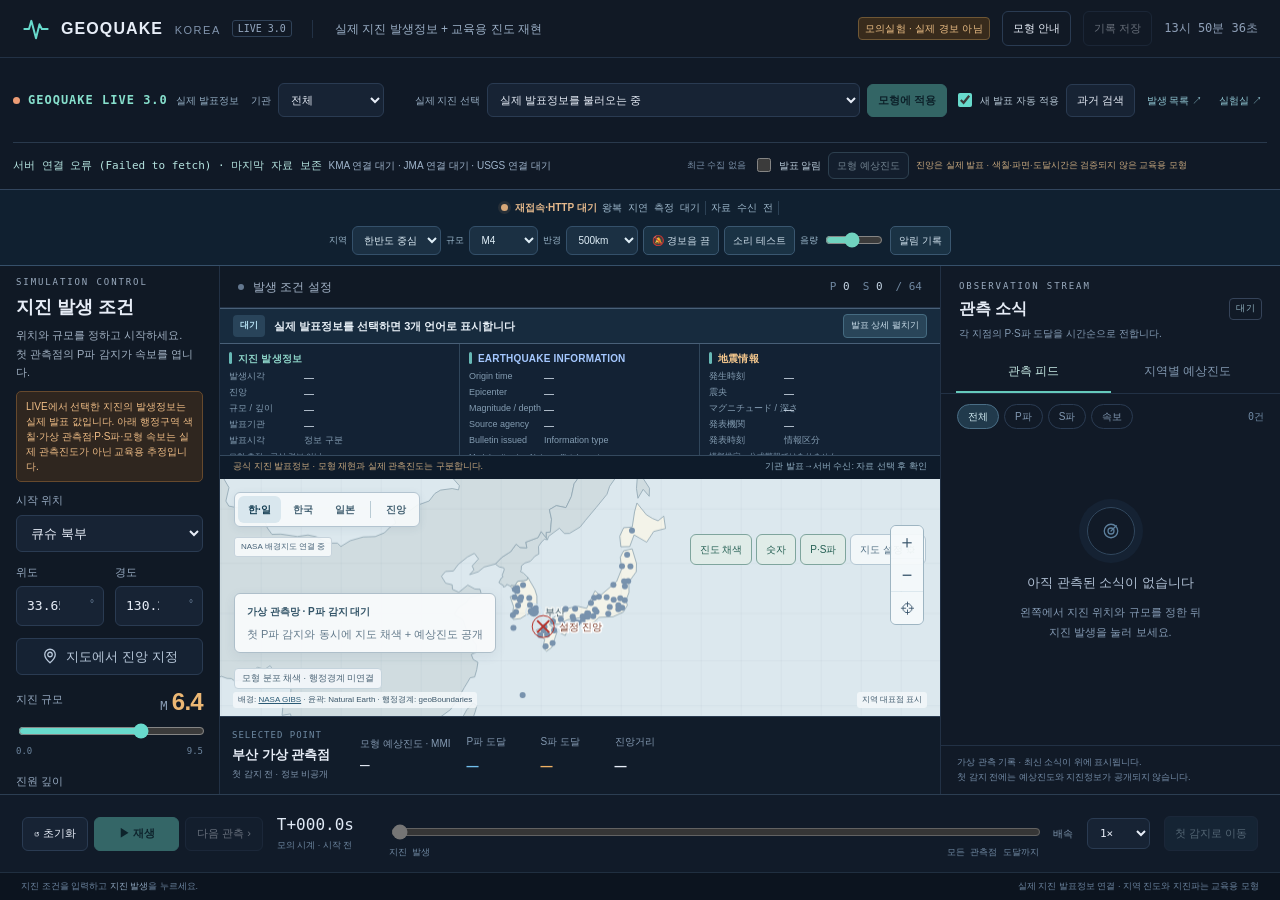
==== commit 415ff0eb: "Add files via upload" ====
--- a/site/live/index.html
+++ b/site/live/index.html
@@ -1,4 +1,4 @@
-<!doctype html><html lang="ko"><head><meta charset="utf-8"><meta name="viewport" content="width=device-width,initial-scale=1"><meta name="referrer" content="strict-origin-when-cross-origin"><title>GEOQUAKE KOREA · 관측망 시뮬레이터 0.8</title><meta name="description" content="첫 P파 감지 후 예상진도와 모의 속보를 공개하고, 가상 관측점의 P/S파 도달을 시간순 피드로 재생하는 교육용 시뮬레이터."><style>:root{color-scheme:dark;--bg:#0a1019;--panel:#111a27;--line:#223145;--muted:#8c9db4;--text:#e7edf7;--cyan:#68dacc;--p:#72bfed;--s:#efb164;--orange:#edaa6d;--font:'Pretendard','Noto Sans CJK KR','Malgun Gothic',-apple-system,BlinkMacSystemFont,'Segoe UI',sans-serif;--mono:'SFMono-Regular',Consolas,monospace}*{box-sizing:border-box}body{margin:0;background:var(--bg);color:var(--text);font:13px/1.5 var(--font);height:100dvh;overflow:hidden}button,input,select{font:inherit}button,input,select{color:var(--text);background:#172334;border:1px solid #2a3b52;border-radius:6px}button{cursor:pointer;padding:8px 10px;transition:background .15s,border-color .15s}button:hover{background:#23384c;border-color:#526780}button:disabled{opacity:.4;cursor:not-allowed}input,select{width:100%;padding:9px 10px;min-width:0}input[type=number]{font-family:var(--mono);font-variant-numeric:tabular-nums}input[type=checkbox]{width:14px;height:14px;accent-color:var(--cyan)}input[type=range]{padding:0;accent-color:var(--cyan);height:18px;cursor:pointer}button:focus-visible,input:focus-visible,select:focus-visible,[tabindex]:focus-visible{outline:2px solid var(--cyan);outline-offset:2px}.hidden{display:none!important}.mono{font-family:var(--mono);font-variant-numeric:tabular-nums}.muted{color:var(--muted)}.primary{background:#69d6c5;color:#092f30;border-color:#69d6c5;font-weight:750}.primary:hover{background:#8ce3d4;border-color:#8ce3d4}.icon{width:18px;height:18px;fill:none;stroke:currentColor;stroke-width:1.7;stroke-linecap:round;stroke-linejoin:round;flex-shrink:0}.quiet{background:transparent}.small{font-size:11px}.tag{font-size:10px;letter-spacing:.3px;border:1px solid #354359;padding:3px 6px;border-radius:4px;white-space:nowrap}.mock-tag{border-color:#6f5735;background:#382b1c;color:#efc187}.topbar{height:62px;display:flex;align-items:center;padding:0 22px;border-bottom:1px solid var(--line);gap:20px;background:#111925}.brand{display:flex;align-items:center;gap:11px;white-space:nowrap}.brand svg{height:28px;width:28px;color:var(--cyan)}.brand strong{font-size:17px;letter-spacing:1.1px}.brand strong span{color:#8194ad;font-size:11px;letter-spacing:1.5px;margin-left:6px;font-weight:500}.brand small{font:10px var(--mono);border:1px solid #304258;border-radius:3px;color:#95a8c0;padding:2px 5px}.header-label{border-left:1px solid var(--line);padding-left:22px;color:#9bafc6;font-size:12px}.header-right{margin-left:auto;display:flex;gap:12px;align-items:center}.header-right .icon-button{background:none;border:0}.real-clock{color:#8e9fb7;font:12px var(--mono);min-width:72px}.app{height:calc(100dvh - 62px);display:grid;grid-template-rows:minmax(0,1fr) 78px 28px}.workspace{display:grid;grid-template-columns:252px minmax(320px,1fr) 356px;min-height:0;min-width:0}.settings{background:#101925;border-right:1px solid var(--line);overflow-y:auto;padding:22px 18px 14px}.section-kicker{font:9px var(--mono);color:#6e8ba6;letter-spacing:1.9px;margin-bottom:7px}.settings h1{font-size:18px;font-weight:650;margin:0 0 5px}.desc{font-size:11px;line-height:1.7;color:#8ea0b7;margin:0 0 20px}.section{padding:18px 0;border-top:1px solid var(--line)}.section h2{font-size:12px;font-weight:600;margin:0 0 12px;display:flex;align-items:center;justify-content:space-between}.form-label{display:block;font-size:11px;color:#96a9c0;margin-bottom:6px}.form-grid{display:grid;grid-template-columns:1fr 1fr;gap:11px;margin-bottom:12px}.form-row{margin-bottom:12px}.input-unit{position:relative}.input-unit input{padding-right:28px}.input-unit span{position:absolute;right:10px;top:10px;font-size:10px;color:#758da8}.map-pick{width:100%;display:flex;gap:7px;align-items:center;justify-content:center;color:#b8c8da;background:#152233}.map-pick.active{background:#23433f;color:#99eadb;border-color:#408378}.mag-label{display:flex;align-items:center;justify-content:space-between;margin-top:17px}.mag-label strong{font-size:24px;font-weight:650;letter-spacing:-.7px;color:#ecb774}.mag-label strong small{font:12px var(--mono);color:#8b9fb7;margin-right:5px}.scale-labels{display:flex;justify-content:space-between;font:9px var(--mono);color:#6e87a0}.network-check{display:flex;align-items:center;justify-content:space-between;margin-bottom:9px;color:#b7c8d9;font-size:12px}.network-check label{display:flex;align-items:center;gap:6px}.network-check small{color:#71869e;font:10px var(--mono)}.subnote{font-size:10px;line-height:1.65;color:#7a8fa9;margin:9px 0 0}.launch{width:100%;display:flex;align-items:center;justify-content:center;gap:9px;height:42px;margin:18px 0 7px;font-size:13px}.form-error{color:#ffaaaa;font-size:11px;min-height:16px}.point-mini{display:flex;align-items:center;gap:8px;padding:8px 0;border-bottom:1px solid #1d2a3a}.point-mini .select-point{background:none;border:0;padding:0;text-align:left;flex:1;min-width:0;font-size:11px}.point-mini .select-point small{display:block;font-size:9px;color:#7e94af;margin-top:2px}.point-mini .remove-point{background:none;border:0;padding:3px;color:#8499ae}.point-count{font:10px var(--mono);color:#7891aa}.add-point{width:100%;font-size:11px;margin-top:8px;background:none;border-style:dashed}.model-link{font-size:11px;background:none;width:100%;color:#91a9c0}.map-area{min-width:0;min-height:0;display:flex;flex-direction:column;position:relative}.map-statusbar{height:49px;flex-shrink:0;border-bottom:1px solid var(--line);display:flex;align-items:center;justify-content:space-between;padding:0 18px;background:#101925;gap:10px}.status-step{display:flex;align-items:center;gap:9px;color:#a4b4c8;font-size:12px}.status-dot{width:6px;height:6px;background:#63778f;border-radius:50%}.status-step.waiting .status-dot{background:#70b9e5}.status-step.alerted .status-dot{background:#eeba78}.status-step.alerted{color:#efc591}.map-statusbar .mini-stats{display:flex;gap:13px;font:11px var(--mono);color:#7088a1}.mini-stats b{font-weight:500;color:#c4d4e4}.map-container{flex:1;position:relative;isolation:isolate;background:#0a1420;overflow:hidden;min-height:160px}.tiles{position:absolute;inset:0;z-index:0;pointer-events:none;opacity:0;transition:opacity .3s;filter:brightness(.57) saturate(.33) contrast(1.18)}.tiles.ready{opacity:1}.tiles img{position:absolute;max-width:none;user-select:none}.map-canvas{position:absolute;inset:0;width:100%;height:100%;display:block;z-index:1;touch-action:none;cursor:grab}.map-canvas.picking{cursor:crosshair}.map-canvas.dragging{cursor:grabbing}.map-tools{position:absolute;top:15px;left:17px;z-index:4;display:flex;gap:2px;padding:3px;background:#111f2eea;border:1px solid #334459;border-radius:6px;box-shadow:0 3px 14px #0003}.map-tools button{font-size:10px;padding:6px 10px;border:0;background:none;color:#98adc5}.map-tools button.active{background:#2a4153;color:#dde9f5}.map-tools .tool-divider{width:1px;background:#344353;margin:5px 3px}.map-provider{position:absolute;top:59px;left:18px;z-index:3;font-size:9px;color:#899bb1;pointer-events:none;text-shadow:0 1px 3px #000;background:#0a1420bb;padding:3px 5px;border-radius:3px}.map-provider.online{color:#8fcdbb}.map-zoom{position:absolute;bottom:85px;right:16px;z-index:4;display:flex;flex-direction:column;gap:1px;border:1px solid #34475c;border-radius:6px;overflow:hidden}.map-zoom button{width:32px;height:32px;border:0;border-radius:0;background:#142335e8;padding:0;font-size:18px;color:#bdccdc}.map-zoom button:last-child{font-size:14px}.map-layers{position:absolute;top:16px;right:16px;z-index:4;display:flex;gap:4px}.map-layers button{background:#132134e8;color:#9eb3c8;font-size:10px;padding:7px 8px}.map-layers button.active{background:#244237;color:#a7ded0;border-color:#476653}.pick-note{position:absolute;top:100px;left:50%;transform:translateX(-50%);z-index:6;background:#244a46;color:#c6fff1;border:1px solid #5e9f94;padding:10px 16px;border-radius:6px;font-size:12px;white-space:nowrap}.map-legend{position:absolute;left:18px;bottom:42px;z-index:3;background:#0f1b2aee;border:1px solid #304256;border-radius:6px;padding:10px 12px;max-width:calc(100% - 80px)}.legend-title{font-size:10px;color:#c0d0e1;margin-bottom:7px}.legend-wait{font-size:11px;color:#859cb6}.legend-row{display:flex;align-items:center;gap:4px;margin-top:4px}.legend-row>span{font:9px var(--mono);width:31px;color:#90a5bc}.legend-chip{min-width:17px;height:17px;display:flex;align-items:center;justify-content:center;border-radius:3px;font:600 9px var(--font);color:#081724;padding:1px 3px}.map-attribution{position:absolute;left:13px;right:13px;bottom:8px;z-index:3;display:flex;justify-content:space-between;gap:8px;font-size:9px;color:#8a9bb1;text-shadow:0 1px 4px #000}.map-attribution a{color:#a8bacd}.tooltip{position:absolute;z-index:9;max-width:225px;padding:9px 12px;background:#132234f5;border:1px solid #4b6580;box-shadow:0 6px 20px #0005;border-radius:6px;font-size:11px;pointer-events:none}.tooltip b{display:block;margin-bottom:3px}.tooltip .muted{font-size:10px}.bulletin{position:absolute;top:93px;left:18px;width:min(380px,calc(100% - 36px));z-index:5;border:1px solid #8a623d;border-top:3px solid #efb374;border-radius:7px;background:#131d2bf5;box-shadow:0 10px 35px #0006;overflow:hidden;animation:slide .35s ease-out}.bulletin-head{display:flex;align-items:center;gap:8px;padding:12px 15px 0;color:#f0bd87;font-size:12px}.bulletin-head strong{font-weight:650}.bulletin-head .tag{font-size:9px;margin-left:auto;border-color:#6e553c;color:#c4ab8f}.bulletin-head button{padding:0 3px;border:0;background:none;color:#c7ab8f;font-size:17px}.bulletin-body{padding:12px 15px}.bulletin-main{display:flex;align-items:center;gap:15px}.bulletin-mag{font:500 35px var(--mono);letter-spacing:-2px;line-height:1.1;color:#f2c18e;white-space:nowrap}.bulletin-mag span{font-size:13px;color:#9dabc1;margin-right:5px;letter-spacing:0}.bulletin-location{font-size:14px;font-weight:600}.bulletin-coords{font:10px var(--mono);color:#8fa5be;margin-top:5px}.bulletin-copy{font-size:11px;color:#afc1d5;border-top:1px solid #2b3b50;padding-top:10px;margin-top:12px;line-height:1.65}.bulletin-foot{padding:7px 15px;font-size:9px;color:#8e9eb3;background:#0d1623;border-top:1px solid #2b3848}.bulletin.compact .bulletin-body,.bulletin.compact .bulletin-foot{display:none}.bulletin.compact .bulletin-head{padding-bottom:12px}.selection-bar{height:94px;flex-shrink:0;background:#111c2a;border-top:1px solid #2a3b50;display:flex;align-items:center;padding:15px 19px;gap:23px}.selection-name{min-width:118px;max-width:150px}.selection-name .label{font:9px var(--mono);color:#6e89a2;letter-spacing:1px;margin-bottom:5px}.selection-name strong{font-size:13px;font-weight:600;display:block;white-space:nowrap;overflow:hidden;text-overflow:ellipsis}.selection-name small{display:block;font-size:9px;color:#8196ae;margin-top:3px}.selection-metric{min-width:58px}.selection-metric label{font-size:9px;color:#8398b0;display:block;margin-bottom:4px}.selection-metric b{font:500 17px var(--mono)}.selection-metric b small{font-size:10px;color:#7d93ab;margin-left:3px}.selection-metric.p b{color:var(--p)}.selection-metric.s b{color:var(--s)}.selection-metric.i b{font-size:16px}.feed-panel{position:relative;border-left:1px solid var(--line);display:flex;flex-direction:column;min-height:0;background:#111a27}.feed-heading{padding:19px 19px 13px}.feed-heading .section-kicker{margin-bottom:6px}.feed-heading h2{font-size:18px;font-weight:650;margin:0;display:flex;align-items:center;justify-content:space-between}.feed-heading h2 .tag{color:#92b3c1;font-size:9px;font-weight:400}.feed-heading p{font-size:10px;color:#849bb3;margin:7px 0 0}.feed-tabbar{display:flex;border-bottom:1px solid var(--line);padding:0 15px}.feed-tabbar button{flex:1;border:0;border-radius:0;background:none;color:#8197af;font-size:12px;padding:11px 4px;border-bottom:2px solid transparent}.feed-tabbar button.active{color:#c6e8e3;border-bottom-color:#65c9bb}.feed-filters{display:flex;align-items:center;gap:5px;padding:13px 16px 10px}.feed-filters button{border-radius:16px;background:none;font-size:10px;padding:4px 10px;color:#849bb5}.feed-filters button.active{color:#d4edf4;border-color:#4a6e86;background:#213a4c}.feed-filters .event-count{font:10px var(--mono);margin-left:auto;color:#6f89a4}.feed-scroll{flex:1;overflow:auto;min-height:0;scroll-behavior:auto;position:relative}.feed-empty{padding:70px 30px;text-align:center;color:#849ab3}.feed-empty .empty-orbit{height:48px;width:48px;margin:0 auto 18px;border:1px solid #31485f;border-radius:50%;display:grid;place-items:center;color:#5e819e;box-shadow:0 0 0 8px #152233}.feed-empty h3{font-size:13px;font-weight:500;margin:0 0 9px;color:#b1c1d5}.feed-empty p{font-size:11px;line-height:1.9;margin:0}.post{padding:15px 17px 14px;border-bottom:1px solid #223044;display:grid;grid-template-columns:31px 1fr;gap:10px}.post:hover{background:#142132}.post.eew{background:#221f22;border-bottom:1px solid #533e31}.post-avatar{width:30px;height:30px;border-radius:50%;background:#20364d;color:#89c7ed;display:grid;place-items:center;font:600 12px var(--mono);border:1px solid #34516b;margin-top:1px}.post.s .post-avatar{background:#3a3024;color:#e9b575;border-color:#5f4a34}.post.eew .post-avatar{background:#543a23;color:#ffc68b;border-color:#8a623c}.post-top{display:flex;align-items:baseline;gap:6px;flex-wrap:wrap;font-size:11px}.post-top b{font-weight:600;color:#d6e0ee}.post-top time{font:9px var(--mono);color:#6e8ba8;margin-left:auto;white-space:nowrap}.post-handle{font:9px var(--mono);color:#637e9a;margin-top:2px}.post-text{font-size:12px;line-height:1.8;margin:8px 0 7px;color:#afc2d7;word-break:keep-all}.post-text strong{font-weight:600;color:#dee8f3}.post-meta{display:flex;align-items:center;gap:8px;color:#7089a5;font:9px var(--mono)}.post-meta .type-chip{color:#8cbfe1;font:9px var(--font)}.post.s .type-chip{color:#dfad78}.post.eew .type-chip{color:#e9b77e}.post .jump{padding:0;border:0;background:none;color:#7294ad;font-size:9px;margin-left:auto}.new-posts{position:absolute;right:22px;top:181px;z-index:8;box-shadow:0 4px 14px #0006;background:#2d685f;color:#dcfff5;border:1px solid #4c9a8c;border-radius:20px;padding:7px 12px;font-size:11px}.feed-bottom{padding:9px 16px;border-top:1px solid var(--line);font-size:9px;line-height:1.65;color:#748ca7;flex-shrink:0}.region-controls{display:flex;gap:8px;padding:14px 16px 9px;align-items:center}.region-controls select{width:96px;font-size:11px;padding:6px}.region-controls input{font-size:11px;padding:6px}.region-list{padding:0 16px 15px;overflow:auto;flex:1;min-height:0}.region-row{width:100%;display:flex;align-items:center;text-align:left;padding:10px 3px;background:none;border:0;border-bottom:1px solid #243247;border-radius:0;gap:9px}.region-row:hover,.region-row.active{background:#1b2b40}.region-row .region-label{font-size:11px;flex:1}.region-row .region-label small{display:block;font-size:9px;color:#718ba6;margin-top:3px}.region-row .intensity-value{min-width:31px;height:27px;border-radius:4px;text-align:center;display:grid;place-items:center;font-weight:650;font-size:12px;color:#0c1828}.region-row .region-arrival{font:10px var(--mono);color:#91abc4;text-align:right;min-width:50px}.region-disclaimer{font-size:9px;line-height:1.6;color:#8197b0;padding:0 16px 10px}.transport{border-top:1px solid #2c3e52;background:#111b29;display:flex;align-items:center;padding:0 22px;gap:14px}.transport-main{display:flex;gap:6px}.transport-main button{height:34px;padding:6px 11px;font-size:11px}.transport-main .play-btn{min-width:85px}.time-block{width:98px;flex-shrink:0}.time-block b{font:16px var(--mono);color:#e0e9f5}.time-block small{display:block;color:#6f88a2;font-size:9px;margin-top:3px}.timeline-block{flex:1;min-width:120px;position:relative;padding-top:13px}.timeline-captions{display:flex;justify-content:space-between;font:9px var(--mono);color:#7089a2}.timeline-marker{position:absolute;width:1px;height:9px;background:#ddb178;top:4px}.timeline-marker::after{content:'初 P';font-size:8px;position:absolute;white-space:nowrap;left:5px;top:-2px;color:#b9986e}.speed-select{width:63px;padding:7px 8px;font:11px var(--mono)}.transport label{color:#8198b0;font-size:10px}.transport .detect-btn{font-size:11px;color:#b4d3e2;background:#1d3346}.footer{padding:0 21px;display:flex;align-items:center;justify-content:space-between;gap:10px;font-size:9px;background:#0c141f;color:#6a829d;border-top:1px solid #202f40}.footer strong{font-weight:400;color:#8ea5be}.toast{position:fixed;bottom:117px;left:50%;transform:translateX(-50%);z-index:80;background:#21394a;border:1px solid #49718a;border-radius:7px;box-shadow:0 7px 30px #0006;padding:12px 20px;color:#d2e3ef;max-width:90vw;font-size:12px}.toast.error{border-color:#9d5864;color:#ffd1d8;background:#3a252e}dialog{color:var(--text);background:#142031;border:1px solid #42566e;border-radius:10px;padding:25px;width:min(560px,90vw);max-height:85dvh;overflow:auto;box-shadow:0 25px 100px #0008}dialog::backdrop{background:#0009;backdrop-filter:blur(3px)}dialog h2{font-size:18px;margin:0 0 16px}dialog p,dialog li{font-size:12px;line-height:1.9;color:#acc1d8}dialog a{color:#8ed7cb}dialog code{font-family:var(--mono);font-size:11px;display:block;background:#0c1725;padding:10px;border-radius:5px;margin:10px 0;white-space:pre-wrap}.dialog-actions{display:flex;justify-content:flex-end;gap:8px;margin-top:21px}.inline-check{display:flex;gap:8px;font-size:11px;color:#bed0e2;align-items:center}.test-result{font:11px var(--mono);padding:8px;color:#a7dfc9}.notice-panel{padding:12px;border:1px solid #775c3d;background:#31281f;border-radius:5px;color:#e4c49e!important;font-size:11px!important}.mobile-warning{display:none}::-webkit-scrollbar{width:5px;height:5px}::-webkit-scrollbar-thumb{background:#36485f;border-radius:4px}::-webkit-scrollbar-track{background:transparent}@keyframes slide{from{opacity:0;transform:translateY(-10px)}to{opacity:1;transform:translateY(0)}}@media(min-width:1700px){.workspace{grid-template-columns:275px minmax(320px,1fr) 390px}.settings{padding:25px 22px}.post-text{font-size:12px}.map-legend{bottom:45px}.selection-bar{gap:34px}}@media(max-width:1250px){.workspace{grid-template-columns:226px minmax(300px,1fr) 320px}.settings{padding:18px 14px}.selection-bar{gap:12px;padding:12px}.selection-name{min-width:98px}.selection-metric{min-width:48px}.header-label{display:none}.map-layers{top:54px}.map-provider{top:59px;max-width:65%}.map-tools{left:12px}.map-legend{left:12px}.bulletin{left:12px;top:100px}.transport{padding:0 14px;gap:9px}}@media(max-width:1000px){body{overflow:auto;min-height:100vh;height:auto}.topbar{position:sticky;top:0;z-index:50}.workspace{grid-template-columns:210px minmax(350px,1fr)}.feed-panel{grid-column:1/-1;height:520px;border-top:1px solid var(--line)}.app{height:auto;min-height:calc(100vh - 62px);display:flex;flex-direction:column}.workspace{min-height:650px}.map-area{height:650px}.settings{max-height:650px}.transport{height:86px;position:sticky;bottom:0;z-index:20;flex-wrap:wrap}.footer{min-height:35px}.timeline-block{flex-basis:25%}.brand strong{font-size:14px}.brand strong span{display:none}.header-right{gap:7px}.real-clock{display:none}.feed-scroll{min-height:240px}.new-posts{top:auto;bottom:145px}.map-layers{right:9px}.selection-bar{height:85px}.selection-metric.i{display:none}}@media(max-width:600px){.workspace{display:flex;flex-direction:column}.settings{max-height:none;padding:15px}.settings>.section-kicker,.settings>.desc{display:none}.settings h1{margin-bottom:10px}.settings .section{padding:12px 0}.settings .optional{display:none}.map-area{height:600px}.brand small{display:none}.topbar{padding:0 14px;gap:10px}.mock-tag{font-size:9px}.header-right button{font-size:10px}.time-block{width:75px}.time-block b{font-size:13px}.transport-main button{padding:6px}.timeline-block{flex-basis:35%}.transport label{display:none}.selection-bar{gap:14px}.footer span:last-child{display:none}}@media(prefers-reduced-motion:reduce){*{animation:none!important;transition:none!important}}
+<!doctype html><html lang="ko"><head><meta charset="utf-8"><meta name="viewport" content="width=device-width,initial-scale=1"><meta name="referrer" content="strict-origin-when-cross-origin"><title>GEOQUAKE KOREA 3.0 · 실시간 지진 모니터링</title><meta name="description" content="첫 P파 감지 후 예상진도와 모의 속보를 공개하고, 가상 관측점의 P/S파 도달을 시간순 피드로 재생하는 교육용 시뮬레이터."><style>:root{color-scheme:dark;--bg:#0a1019;--panel:#111a27;--line:#223145;--muted:#8c9db4;--text:#e7edf7;--cyan:#68dacc;--p:#72bfed;--s:#efb164;--orange:#edaa6d;--font:'Pretendard','Noto Sans CJK KR','Malgun Gothic',-apple-system,BlinkMacSystemFont,'Segoe UI',sans-serif;--mono:'SFMono-Regular',Consolas,monospace}*{box-sizing:border-box}body{margin:0;background:var(--bg);color:var(--text);font:13px/1.5 var(--font);height:100dvh;overflow:hidden}button,input,select{font:inherit}button,input,select{color:var(--text);background:#172334;border:1px solid #2a3b52;border-radius:6px}button{cursor:pointer;padding:8px 10px;transition:background .15s,border-color .15s}button:hover{background:#23384c;border-color:#526780}button:disabled{opacity:.4;cursor:not-allowed}input,select{width:100%;padding:9px 10px;min-width:0}input[type=number]{font-family:var(--mono);font-variant-numeric:tabular-nums}input[type=checkbox]{width:14px;height:14px;accent-color:var(--cyan)}input[type=range]{padding:0;accent-color:var(--cyan);height:18px;cursor:pointer}button:focus-visible,input:focus-visible,select:focus-visible,[tabindex]:focus-visible{outline:2px solid var(--cyan);outline-offset:2px}.hidden{display:none!important}.mono{font-family:var(--mono);font-variant-numeric:tabular-nums}.muted{color:var(--muted)}.primary{background:#69d6c5;color:#092f30;border-color:#69d6c5;font-weight:750}.primary:hover{background:#8ce3d4;border-color:#8ce3d4}.icon{width:18px;height:18px;fill:none;stroke:currentColor;stroke-width:1.7;stroke-linecap:round;stroke-linejoin:round;flex-shrink:0}.quiet{background:transparent}.small{font-size:11px}.tag{font-size:10px;letter-spacing:.3px;border:1px solid #354359;padding:3px 6px;border-radius:4px;white-space:nowrap}.mock-tag{border-color:#6f5735;background:#382b1c;color:#efc187}.topbar{height:62px;display:flex;align-items:center;padding:0 22px;border-bottom:1px solid var(--line);gap:20px;background:#111925}.brand{display:flex;align-items:center;gap:11px;white-space:nowrap}.brand svg{height:28px;width:28px;color:var(--cyan)}.brand strong{font-size:17px;letter-spacing:1.1px}.brand strong span{color:#8194ad;font-size:11px;letter-spacing:1.5px;margin-left:6px;font-weight:500}.brand small{font:10px var(--mono);border:1px solid #304258;border-radius:3px;color:#95a8c0;padding:2px 5px}.header-label{border-left:1px solid var(--line);padding-left:22px;color:#9bafc6;font-size:12px}.header-right{margin-left:auto;display:flex;gap:12px;align-items:center}.header-right .icon-button{background:none;border:0}.real-clock{color:#8e9fb7;font:12px var(--mono);min-width:72px}.app{height:calc(100dvh - 62px);display:grid;grid-template-rows:minmax(0,1fr) 78px 28px}.workspace{display:grid;grid-template-columns:252px minmax(320px,1fr) 356px;min-height:0;min-width:0}.settings{background:#101925;border-right:1px solid var(--line);overflow-y:auto;padding:22px 18px 14px}.section-kicker{font:9px var(--mono);color:#6e8ba6;letter-spacing:1.9px;margin-bottom:7px}.settings h1{font-size:18px;font-weight:650;margin:0 0 5px}.desc{font-size:11px;line-height:1.7;color:#8ea0b7;margin:0 0 20px}.section{padding:18px 0;border-top:1px solid var(--line)}.section h2{font-size:12px;font-weight:600;margin:0 0 12px;display:flex;align-items:center;justify-content:space-between}.form-label{display:block;font-size:11px;color:#96a9c0;margin-bottom:6px}.form-grid{display:grid;grid-template-columns:1fr 1fr;gap:11px;margin-bottom:12px}.form-row{margin-bottom:12px}.input-unit{position:relative}.input-unit input{padding-right:28px}.input-unit span{position:absolute;right:10px;top:10px;font-size:10px;color:#758da8}.map-pick{width:100%;display:flex;gap:7px;align-items:center;justify-content:center;color:#b8c8da;background:#152233}.map-pick.active{background:#23433f;color:#99eadb;border-color:#408378}.mag-label{display:flex;align-items:center;justify-content:space-between;margin-top:17px}.mag-label strong{font-size:24px;font-weight:650;letter-spacing:-.7px;color:#ecb774}.mag-label strong small{font:12px var(--mono);color:#8b9fb7;margin-right:5px}.scale-labels{display:flex;justify-content:space-between;font:9px var(--mono);color:#6e87a0}.network-check{display:flex;align-items:center;justify-content:space-between;margin-bottom:9px;color:#b7c8d9;font-size:12px}.network-check label{display:flex;align-items:center;gap:6px}.network-check small{color:#71869e;font:10px var(--mono)}.subnote{font-size:10px;line-height:1.65;color:#7a8fa9;margin:9px 0 0}.launch{width:100%;display:flex;align-items:center;justify-content:center;gap:9px;height:42px;margin:18px 0 7px;font-size:13px}.form-error{color:#ffaaaa;font-size:11px;min-height:16px}.point-mini{display:flex;align-items:center;gap:8px;padding:8px 0;border-bottom:1px solid #1d2a3a}.point-mini .select-point{background:none;border:0;padding:0;text-align:left;flex:1;min-width:0;font-size:11px}.point-mini .select-point small{display:block;font-size:9px;color:#7e94af;margin-top:2px}.point-mini .remove-point{background:none;border:0;padding:3px;color:#8499ae}.point-count{font:10px var(--mono);color:#7891aa}.add-point{width:100%;font-size:11px;margin-top:8px;background:none;border-style:dashed}.model-link{font-size:11px;background:none;width:100%;color:#91a9c0}.map-area{min-width:0;min-height:0;display:flex;flex-direction:column;position:relative}.map-statusbar{height:49px;flex-shrink:0;border-bottom:1px solid var(--line);display:flex;align-items:center;justify-content:space-between;padding:0 18px;background:#101925;gap:10px}.status-step{display:flex;align-items:center;gap:9px;color:#a4b4c8;font-size:12px}.status-dot{width:6px;height:6px;background:#63778f;border-radius:50%}.status-step.waiting .status-dot{background:#70b9e5}.status-step.alerted .status-dot{background:#eeba78}.status-step.alerted{color:#efc591}.map-statusbar .mini-stats{display:flex;gap:13px;font:11px var(--mono);color:#7088a1}.mini-stats b{font-weight:500;color:#c4d4e4}.map-container{flex:1;position:relative;isolation:isolate;background:#0a1420;overflow:hidden;min-height:160px}.tiles{position:absolute;inset:0;z-index:0;pointer-events:none;opacity:0;transition:opacity .3s;filter:brightness(.57) saturate(.33) contrast(1.18)}.tiles.ready{opacity:1}.tiles img{position:absolute;max-width:none;user-select:none}.map-canvas{position:absolute;inset:0;width:100%;height:100%;display:block;z-index:1;touch-action:none;cursor:grab}.map-canvas.picking{cursor:crosshair}.map-canvas.dragging{cursor:grabbing}.map-tools{position:absolute;top:15px;left:17px;z-index:4;display:flex;gap:2px;padding:3px;background:#111f2eea;border:1px solid #334459;border-radius:6px;box-shadow:0 3px 14px #0003}.map-tools button{font-size:10px;padding:6px 10px;border:0;background:none;color:#98adc5}.map-tools button.active{background:#2a4153;color:#dde9f5}.map-tools .tool-divider{width:1px;background:#344353;margin:5px 3px}.map-provider{position:absolute;top:59px;left:18px;z-index:3;font-size:9px;color:#899bb1;pointer-events:none;text-shadow:0 1px 3px #000;background:#0a1420bb;padding:3px 5px;border-radius:3px}.map-provider.online{color:#8fcdbb}.map-zoom{position:absolute;bottom:85px;right:16px;z-index:4;display:flex;flex-direction:column;gap:1px;border:1px solid #34475c;border-radius:6px;overflow:hidden}.map-zoom button{width:32px;height:32px;border:0;border-radius:0;background:#142335e8;padding:0;font-size:18px;color:#bdccdc}.map-zoom button:last-child{font-size:14px}.map-layers{position:absolute;top:16px;right:16px;z-index:4;display:flex;gap:4px}.map-layers button{background:#132134e8;color:#9eb3c8;font-size:10px;padding:7px 8px}.map-layers button.active{background:#244237;color:#a7ded0;border-color:#476653}.pick-note{position:absolute;top:100px;left:50%;transform:translateX(-50%);z-index:6;background:#244a46;color:#c6fff1;border:1px solid #5e9f94;padding:10px 16px;border-radius:6px;font-size:12px;white-space:nowrap}.map-legend{position:absolute;left:18px;bottom:42px;z-index:3;background:#0f1b2aee;border:1px solid #304256;border-radius:6px;padding:10px 12px;max-width:calc(100% - 80px)}.legend-title{font-size:10px;color:#c0d0e1;margin-bottom:7px}.legend-wait{font-size:11px;color:#859cb6}.legend-row{display:flex;align-items:center;gap:4px;margin-top:4px}.legend-row>span{font:9px var(--mono);width:31px;color:#90a5bc}.legend-chip{min-width:17px;height:17px;display:flex;align-items:center;justify-content:center;border-radius:3px;font:600 9px var(--font);color:#081724;padding:1px 3px}.map-attribution{position:absolute;left:13px;right:13px;bottom:8px;z-index:3;display:flex;justify-content:space-between;gap:8px;font-size:9px;color:#8a9bb1;text-shadow:0 1px 4px #000}.map-attribution a{color:#a8bacd}.tooltip{position:absolute;z-index:9;max-width:225px;padding:9px 12px;background:#132234f5;border:1px solid #4b6580;box-shadow:0 6px 20px #0005;border-radius:6px;font-size:11px;pointer-events:none}.tooltip b{display:block;margin-bottom:3px}.tooltip .muted{font-size:10px}.bulletin{position:absolute;top:93px;left:18px;width:min(380px,calc(100% - 36px));z-index:5;border:1px solid #8a623d;border-top:3px solid #efb374;border-radius:7px;background:#131d2bf5;box-shadow:0 10px 35px #0006;overflow:hidden;animation:slide .35s ease-out}.bulletin-head{display:flex;align-items:center;gap:8px;padding:12px 15px 0;color:#f0bd87;font-size:12px}.bulletin-head strong{font-weight:650}.bulletin-head .tag{font-size:9px;margin-left:auto;border-color:#6e553c;color:#c4ab8f}.bulletin-head button{padding:0 3px;border:0;background:none;color:#c7ab8f;font-size:17px}.bulletin-body{padding:12px 15px}.bulletin-main{display:flex;align-items:center;gap:15px}.bulletin-mag{font:500 35px var(--mono);letter-spacing:-2px;line-height:1.1;color:#f2c18e;white-space:nowrap}.bulletin-mag span{font-size:13px;color:#9dabc1;margin-right:5px;letter-spacing:0}.bulletin-location{font-size:14px;font-weight:600}.bulletin-coords{font:10px var(--mono);color:#8fa5be;margin-top:5px}.bulletin-copy{font-size:11px;color:#afc1d5;border-top:1px solid #2b3b50;padding-top:10px;margin-top:12px;line-height:1.65}.bulletin-foot{padding:7px 15px;font-size:9px;color:#8e9eb3;background:#0d1623;border-top:1px solid #2b3848}.bulletin.compact .bulletin-body,.bulletin.compact .bulletin-foot{display:none}.bulletin.compact .bulletin-head{padding-bottom:12px}.selection-bar{height:94px;flex-shrink:0;background:#111c2a;border-top:1px solid #2a3b50;display:flex;align-items:center;padding:15px 19px;gap:23px}.selection-name{min-width:118px;max-width:150px}.selection-name .label{font:9px var(--mono);color:#6e89a2;letter-spacing:1px;margin-bottom:5px}.selection-name strong{font-size:13px;font-weight:600;display:block;white-space:nowrap;overflow:hidden;text-overflow:ellipsis}.selection-name small{display:block;font-size:9px;color:#8196ae;margin-top:3px}.selection-metric{min-width:58px}.selection-metric label{font-size:9px;color:#8398b0;display:block;margin-bottom:4px}.selection-metric b{font:500 17px var(--mono)}.selection-metric b small{font-size:10px;color:#7d93ab;margin-left:3px}.selection-metric.p b{color:var(--p)}.selection-metric.s b{color:var(--s)}.selection-metric.i b{font-size:16px}.feed-panel{position:relative;border-left:1px solid var(--line);display:flex;flex-direction:column;min-height:0;background:#111a27}.feed-heading{padding:19px 19px 13px}.feed-heading .section-kicker{margin-bottom:6px}.feed-heading h2{font-size:18px;font-weight:650;margin:0;display:flex;align-items:center;justify-content:space-between}.feed-heading h2 .tag{color:#92b3c1;font-size:9px;font-weight:400}.feed-heading p{font-size:10px;color:#849bb3;margin:7px 0 0}.feed-tabbar{display:flex;border-bottom:1px solid var(--line);padding:0 15px}.feed-tabbar button{flex:1;border:0;border-radius:0;background:none;color:#8197af;font-size:12px;padding:11px 4px;border-bottom:2px solid transparent}.feed-tabbar button.active{color:#c6e8e3;border-bottom-color:#65c9bb}.feed-filters{display:flex;align-items:center;gap:5px;padding:13px 16px 10px}.feed-filters button{border-radius:16px;background:none;font-size:10px;padding:4px 10px;color:#849bb5}.feed-filters button.active{color:#d4edf4;border-color:#4a6e86;background:#213a4c}.feed-filters .event-count{font:10px var(--mono);margin-left:auto;color:#6f89a4}.feed-scroll{flex:1;overflow:auto;min-height:0;scroll-behavior:auto;position:relative}.feed-empty{padding:70px 30px;text-align:center;color:#849ab3}.feed-empty .empty-orbit{height:48px;width:48px;margin:0 auto 18px;border:1px solid #31485f;border-radius:50%;display:grid;place-items:center;color:#5e819e;box-shadow:0 0 0 8px #152233}.feed-empty h3{font-size:13px;font-weight:500;margin:0 0 9px;color:#b1c1d5}.feed-empty p{font-size:11px;line-height:1.9;margin:0}.post{padding:15px 17px 14px;border-bottom:1px solid #223044;display:grid;grid-template-columns:31px 1fr;gap:10px}.post:hover{background:#142132}.post.eew{background:#221f22;border-bottom:1px solid #533e31}.post-avatar{width:30px;height:30px;border-radius:50%;background:#20364d;color:#89c7ed;display:grid;place-items:center;font:600 12px var(--mono);border:1px solid #34516b;margin-top:1px}.post.s .post-avatar{background:#3a3024;color:#e9b575;border-color:#5f4a34}.post.eew .post-avatar{background:#543a23;color:#ffc68b;border-color:#8a623c}.post-top{display:flex;align-items:baseline;gap:6px;flex-wrap:wrap;font-size:11px}.post-top b{font-weight:600;color:#d6e0ee}.post-top time{font:9px var(--mono);color:#6e8ba8;margin-left:auto;white-space:nowrap}.post-handle{font:9px var(--mono);color:#637e9a;margin-top:2px}.post-text{font-size:12px;line-height:1.8;margin:8px 0 7px;color:#afc2d7;word-break:keep-all}.post-text strong{font-weight:600;color:#dee8f3}.post-meta{display:flex;align-items:center;gap:8px;color:#7089a5;font:9px var(--mono)}.post-meta .type-chip{color:#8cbfe1;font:9px var(--font)}.post.s .type-chip{color:#dfad78}.post.eew .type-chip{color:#e9b77e}.post .jump{padding:0;border:0;background:none;color:#7294ad;font-size:9px;margin-left:auto}.new-posts{position:absolute;right:22px;top:181px;z-index:8;box-shadow:0 4px 14px #0006;background:#2d685f;color:#dcfff5;border:1px solid #4c9a8c;border-radius:20px;padding:7px 12px;font-size:11px}.feed-bottom{padding:9px 16px;border-top:1px solid var(--line);font-size:9px;line-height:1.65;color:#748ca7;flex-shrink:0}.region-controls{display:flex;gap:8px;padding:14px 16px 9px;align-items:center}.region-controls select{width:96px;font-size:11px;padding:6px}.region-controls input{font-size:11px;padding:6px}.region-list{padding:0 16px 15px;overflow:auto;flex:1;min-height:0}.region-row{width:100%;display:flex;align-items:center;text-align:left;padding:10px 3px;background:none;border:0;border-bottom:1px solid #243247;border-radius:0;gap:9px}.region-row:hover,.region-row.active{background:#1b2b40}.region-row .region-label{font-size:11px;flex:1}.region-row .region-label small{display:block;font-size:9px;color:#718ba6;margin-top:3px}.region-row .intensity-value{min-width:31px;height:27px;border-radius:4px;text-align:center;display:grid;place-items:center;font-weight:650;font-size:12px;color:#0c1828}.region-row .region-arrival{font:10px var(--mono);color:#91abc4;text-align:right;min-width:50px}.region-disclaimer{font-size:9px;line-height:1.6;color:#8197b0;padding:0 16px 10px}.transport{border-top:1px solid #2c3e52;background:#111b29;display:flex;align-items:center;padding:0 22px;gap:14px}.transport-main{display:flex;gap:6px}.transport-main button{height:34px;padding:6px 11px;font-size:11px}.transport-main .play-btn{min-width:85px}.time-block{width:98px;flex-shrink:0}.time-block b{font:16px var(--mono);color:#e0e9f5}.time-block small{display:block;color:#6f88a2;font-size:9px;margin-top:3px}.timeline-block{flex:1;min-width:120px;position:relative;padding-top:13px}.timeline-captions{display:flex;justify-content:space-between;font:9px var(--mono);color:#7089a2}.timeline-marker{position:absolute;width:1px;height:9px;background:#ddb178;top:4px}.timeline-marker::after{content:'初 P';font-size:8px;position:absolute;white-space:nowrap;left:5px;top:-2px;color:#b9986e}.speed-select{width:63px;padding:7px 8px;font:11px var(--mono)}.transport label{color:#8198b0;font-size:10px}.transport .detect-btn{font-size:11px;color:#b4d3e2;background:#1d3346}.footer{padding:0 21px;display:flex;align-items:center;justify-content:space-between;gap:10px;font-size:9px;background:#0c141f;color:#6a829d;border-top:1px solid #202f40}.footer strong{font-weight:400;color:#8ea5be}.toast{position:fixed;bottom:117px;left:50%;transform:translateX(-50%);z-index:80;background:#21394a;border:1px solid #49718a;border-radius:7px;box-shadow:0 7px 30px #0006;padding:12px 20px;color:#d2e3ef;max-width:90vw;font-size:12px}.toast.error{border-color:#9d5864;color:#ffd1d8;background:#3a252e}dialog{color:var(--text);background:#142031;border:1px solid #42566e;border-radius:10px;padding:25px;width:min(560px,90vw);max-height:85dvh;overflow:auto;box-shadow:0 25px 100px #0008}dialog::backdrop{background:#0009;backdrop-filter:blur(3px)}dialog h2{font-size:18px;margin:0 0 16px}dialog p,dialog li{font-size:12px;line-height:1.9;color:#acc1d8}dialog a{color:#8ed7cb}dialog code{font-family:var(--mono);font-size:11px;display:block;background:#0c1725;padding:10px;border-radius:5px;margin:10px 0;white-space:pre-wrap}.dialog-actions{display:flex;justify-content:flex-end;gap:8px;margin-top:21px}.inline-check{display:flex;gap:8px;font-size:11px;color:#bed0e2;align-items:center}.test-result{font:11px var(--mono);padding:8px;color:#a7dfc9}.notice-panel{padding:12px;border:1px solid #775c3d;background:#31281f;border-radius:5px;color:#e4c49e!important;font-size:11px!important}.mobile-warning{display:none}::-webkit-scrollbar{width:5px;height:5px}::-webkit-scrollbar-thumb{background:#36485f;border-radius:4px}::-webkit-scrollbar-track{background:transparent}@keyframes slide{from{opacity:0;transform:translateY(-10px)}to{opacity:1;transform:translateY(0)}}@media(min-width:1700px){.workspace{grid-template-columns:275px minmax(320px,1fr) 390px}.settings{padding:25px 22px}.post-text{font-size:12px}.map-legend{bottom:45px}.selection-bar{gap:34px}}@media(max-width:1250px){.workspace{grid-template-columns:226px minmax(300px,1fr) 320px}.settings{padding:18px 14px}.selection-bar{gap:12px;padding:12px}.selection-name{min-width:98px}.selection-metric{min-width:48px}.header-label{display:none}.map-layers{top:54px}.map-provider{top:59px;max-width:65%}.map-tools{left:12px}.map-legend{left:12px}.bulletin{left:12px;top:100px}.transport{padding:0 14px;gap:9px}}@media(max-width:1000px){body{overflow:auto;min-height:100vh;height:auto}.topbar{position:sticky;top:0;z-index:50}.workspace{grid-template-columns:210px minmax(350px,1fr)}.feed-panel{grid-column:1/-1;height:520px;border-top:1px solid var(--line)}.app{height:auto;min-height:calc(100vh - 62px);display:flex;flex-direction:column}.workspace{min-height:650px}.map-area{height:650px}.settings{max-height:650px}.transport{height:86px;position:sticky;bottom:0;z-index:20;flex-wrap:wrap}.footer{min-height:35px}.timeline-block{flex-basis:25%}.brand strong{font-size:14px}.brand strong span{display:none}.header-right{gap:7px}.real-clock{display:none}.feed-scroll{min-height:240px}.new-posts{top:auto;bottom:145px}.map-layers{right:9px}.selection-bar{height:85px}.selection-metric.i{display:none}}@media(max-width:600px){.workspace{display:flex;flex-direction:column}.settings{max-height:none;padding:15px}.settings>.section-kicker,.settings>.desc{display:none}.settings h1{margin-bottom:10px}.settings .section{padding:12px 0}.settings .optional{display:none}.map-area{height:600px}.brand small{display:none}.topbar{padding:0 14px;gap:10px}.mock-tag{font-size:9px}.header-right button{font-size:10px}.time-block{width:75px}.time-block b{font-size:13px}.transport-main button{padding:6px}.timeline-block{flex-basis:35%}.transport label{display:none}.selection-bar{gap:14px}.footer span:last-child{display:none}}@media(prefers-reduced-motion:reduce){*{animation:none!important;transition:none!important}}
 /* v0.8: light geographic canvas + broadcast-style information hierarchy. */
 .workspace{grid-template-columns:240px minmax(330px,1fr) 368px}.settings{padding:18px 16px}.topbar{height:58px}.app{height:calc(100dvh - 58px)}.brand strong{font-size:16px}.section-kicker{color:#9aabbf}.desc,.subnote{color:#a0b0c2}.map-statusbar{height:42px}.map-container{background:#dce8ee}.tiles{filter:brightness(1.3) saturate(.42) contrast(.83)}.tiles.ready{opacity:.65}.map-container[data-tone=standard]{background:#91b0bf}.map-container[data-tone=standard] .tiles{filter:brightness(1.12) saturate(.5) contrast(.88);opacity:.75}.map-container[data-tone=night]{background:#273e50}.map-container[data-tone=night] .tiles{filter:brightness(.98) saturate(.4) contrast(.92);opacity:.8}
 .map-tools{top:13px;left:14px;background:#f7fafbea;border-color:#b3c4d0;box-shadow:0 2px 8px #34536815}.map-tools button{color:#476475;font-weight:600}.map-tools button.active{background:#d9e7ee;color:#143d52}.map-tools button:hover{background:#e3edf1}.map-tools .tool-divider{background:#b9cbd4}.map-provider{top:58px;left:14px;color:#466277;background:#f7fafbe8;text-shadow:none;border:1px solid #c6d3dc;padding:3px 6px}.map-provider.online{color:#21634c}.map-layers{top:13px;right:14px;gap:4px}.map-layers button{background:#f5f9faeb;border-color:#b4c7d3;color:#527084;font-size:10px;padding:7px 9px}.map-layers button.active{background:#e0ece8;border-color:#7fa59d;color:#245f53}.map-zoom{border-color:#9eb5c2;bottom:91px}.map-zoom button{background:#f6fafbed;color:#355269}.map-attribution{color:#3c576a;text-shadow:none;font-size:8px;align-items:flex-end}.map-attribution span{background:#f4f8fbd9;border-radius:3px;padding:2px 5px}.map-attribution a{color:#2b5a75}.boundary-status{position:absolute;left:14px;bottom:27px;z-index:3;font-size:9px;background:#f4f8fbe6;border:1px solid #c4d3dc;padding:3px 7px;color:#486173;border-radius:4px;max-width:85%;pointer-events:none}.map-legend{bottom:63px;left:14px;background:#f8fafbf5;color:#294456;border-color:#aebfca;box-shadow:0 3px 12px #31506514;padding:10px 12px}.legend-title{color:#345568;font-weight:650}.legend-row>span{color:#566e80}.legend-wait{color:#62798a}.legend-chip{min-width:19px;height:20px;font-size:10px;border:1px solid #00000012}.map-container[data-tone=night] .map-legend,.map-container[data-tone=night] .map-tools,.map-container[data-tone=night] .map-zoom button{background:#f4f7faed}
@@ -15,12 +15,12 @@
  .settings{padding:14px 14px 10px}.settings>.desc{display:none}.settings h1{font-size:16px;margin-bottom:14px}.settings .form-row{margin-bottom:9px}.settings .form-grid{gap:8px;margin-bottom:10px}.settings input:not([type=range]):not([type=checkbox]),.settings select{padding:7px 9px}.settings .map-pick{padding:7px}.settings .mag-label{margin-top:10px}.settings .form-row[style]{margin-top:10px!important}.settings .section{padding:12px 0}.settings .subnote{font-size:9px;line-height:1.5;margin-top:5px}.settings .launch{margin-top:12px;height:38px}.settings .network-check{margin-bottom:6px}.settings .form-error{min-height:10px}.settings .optional{padding:12px 0}
  .broadcast{min-height:68px}.broadcast-content{padding:10px 12px}.broadcast-flag{padding:9px 10px}.broadcast p{font-size:10px}.selection-bar{height:72px;min-height:72px}
 }
-</style><link rel="stylesheet" href="./live.css"></head><body>
+</style><link rel="stylesheet" href="./live.css"><link rel="stylesheet" href="./v3.css"></head><body>
 <svg style="position:absolute;width:0;height:0;overflow:hidden" aria-hidden="true"><defs><symbol id="i-wave" viewBox="0 0 24 24"><path d="M2 12h4l2-7 4 15 3-12 2 4h5"/></symbol><symbol id="i-pin" viewBox="0 0 24 24"><circle cx="12" cy="10" r="3"/><path d="M19 10c0 5-7 11-7 11S5 15 5 10a7 7 0 1 1 14 0Z"/></symbol><symbol id="i-play" viewBox="0 0 24 24"><path d="m8 5 11 7-11 7Z"/></symbol><symbol id="i-radar" viewBox="0 0 24 24"><circle cx="12" cy="12" r="9"/><circle cx="12" cy="12" r="4"/><path d="m12 12 7-7"/></symbol></defs></svg>
-<header class="topbar"><div class="brand"><svg class="icon"><use href="#i-wave"/></svg><strong>GEOQUAKE <span>KOREA</span></strong><small>0.8</small></div><div class="header-label">실제 지진 발생정보 + 교육용 진도 재현</div><div class="header-right"><span class="tag mock-tag">모의실험 · 실제 경보 아님</span><button id="helpBtn" class="quiet small">모형 안내</button><button id="exportBtn" class="quiet small" disabled>기록 저장</button><span id="realClock" class="real-clock"></span></div></header>
+<header class="topbar"><div class="brand"><svg class="icon"><use href="#i-wave"/></svg><strong>GEOQUAKE <span>KOREA</span></strong><small>LIVE 3.0</small></div><div class="header-label">실제 지진 발생정보 + 교육용 진도 재현</div><div class="header-right"><span class="tag mock-tag">모의실험 · 실제 경보 아님</span><button id="helpBtn" class="quiet small">모형 안내</button><button id="exportBtn" class="quiet small" disabled>기록 저장</button><span id="realClock" class="real-clock"></span></div></header>
 <section class="live-panel" id="livePanel" aria-label="실제 지진정보 수신 및 선택">
   <div class="live-panel-row live-panel-primary">
-    <div class="live-brand"><span class="live-light"></span><b>LIVE INPUT</b><small>실제 발표정보</small></div>
+    <div class="live-brand"><span class="live-light"></span><b>GEOQUAKE LIVE 3.0</b><small>실제 발표정보</small></div>
     <label class="live-field live-agency"><span>기관</span><select id="liveAgency"><option value="ALL">전체</option><option value="KMA">한국 기상청</option><option value="JMA">일본 기상청</option><option value="USGS">USGS</option></select></label>
     <label class="live-field live-select"><span>실제 지진 선택</span><select id="liveEventSelect" aria-label="실제 지진 선택"><option value="">실제 발표정보를 불러오는 중</option></select></label>
     <button type="button" id="liveApply" class="primary" disabled>모형에 적용</button>
@@ -47,6 +47,24 @@
   </div>
   <div class="live-alert" id="liveAlert" hidden role="status" aria-live="polite"><b id="liveAlertTitle">실제 새 발표</b><span id="liveAlertMessage"></span><button type="button" id="liveCloseAlert" aria-label="알림 닫기">×</button></div>
 </section>
+<section class="gq3-dock" aria-label="지진정보 수신 상태와 알림 설정">
+  <div class="gq3-dock-left">
+    <span class="gq3-connect" id="gq3Link" data-connected="false" role="status">실시간 연결 대기</span>
+    <span id="gq3Rtt" class="gq3-metric" title="WebSocket을 통한 브라우저와 Railway 서버 간 왕복지연이며 발표→화면 지연이 아닙니다.">왕복 지연 측정 대기</span>
+    <span id="gq3Fresh" class="gq3-metric" role="status">자료 수신 전</span>
+    <span id="gq3Sources" class="gq3-metric gq3-sources">KMA ○ · JMA ○ · USGS ○</span>
+  </div>
+  <div class="gq3-dock-right">
+    <label class="gq3-setting">지역 <select id="gq3Watch" aria-label="관심 지역"><option value="korea">한반도 중심</option><option value="suncheon">순천</option><option value="seoul">서울</option><option value="busan">부산</option><option value="tokyo">도쿄</option><option value="fukuoka">후쿠오카</option><option value="all">전 세계</option></select></label>
+    <label class="gq3-setting">규모 <select id="gq3Minimum" aria-label="관심 최소 규모"><option value="2.5">M2.5</option><option value="3">M3</option><option value="4">M4</option><option value="4.5">M4.5</option><option value="5">M5</option><option value="6">M6</option></select></label>
+    <label class="gq3-setting">반경 <select id="gq3Radius" aria-label="관심 반경"><option value="150">150km</option><option value="300">300km</option><option value="500">500km</option><option value="1000">1000km</option></select></label>
+    <button type="button" id="gq3Sound" class="gq3-tone" aria-pressed="false">🔕 경보음 끔</button>
+    <button type="button" id="gq3Test" title="자체 제작 알림음 테스트, 실제 지진 아님">소리 테스트</button>
+    <label class="gq3-setting gq3-volume" title="경보음 크기">음량 <input id="gq3Volume" type="range" min="0" max="100" value="45"></label>
+    <button type="button" id="gq3LogToggle">알림 기록</button>
+  </div>
+  <div id="gq3LogBox" class="gq3-logbox" hidden><div class="gq3-loghead"><strong>프로그램 알림 기록</strong><button id="gq3LogClose" type="button" aria-label="알림 기록 닫기">×</button></div><p>현재 브라우저 세션에서 새로 수신한 발표만 기록합니다. 공식 경보 발령 이력이 아닙니다.</p><div id="gq3LogEntries" class="gq3-logentries"></div></div>
+</section>
 <main class="app"><div class="workspace">
 <aside class="settings" aria-label="지진 발생 조건"><div class="section-kicker">SIMULATION CONTROL</div><h1>지진 발생 조건</h1><p class="desc">위치와 규모를 정하고 시작하세요.<br>첫 관측점의 P파 감지가 속보를 엽니다.</p>
 <form id="sourceForm" novalidate><div class="form-row"><label class="form-label" for="preset">시작 위치</label><select id="preset"><option value="kyushu">큐슈 북부</option><option value="korea">한반도 동남부</option><option value="shikoku">시코쿠 남쪽 해역</option><option value="tokyo">도쿄 동쪽 해역</option><option value="custom">직접 지정</option></select></div>
@@ -60,6 +78,19 @@
 <div class="section optional"><button id="modelBtn" class="model-link">계산 원리와 한계 보기 ↗</button></div></aside>
 <section class="map-area" aria-label="지진 시뮬레이션 지도"><div class="map-statusbar"><div id="stageStatus" class="status-step"><i class="status-dot"></i><span id="stageLabel">발생 조건 설정</span></div><div class="mini-stats"><span>P <b id="pCount">0</b></span><span>S <b id="sCount">0</b></span><span id="stationTotal">/ 64</span></div></div>
 <section id="broadcast" class="broadcast hidden" aria-label="모의 속보 요약"><div class="broadcast-flag"><svg class="icon"><use href="#i-wave"/></svg><span>모형 진도 재현<small>SIMULATION · 모의</small></span></div><div class="broadcast-content"><div class="broadcast-line"><strong id="broadcastLocation">—</strong><span id="broadcastMagnitude" class="mono">—</span><span id="broadcastReport">제1보</span></div><p id="broadcastMessage">—</p></div><button id="openBulletin" title="오른쪽 속보 상세 열기">속보 상세 ↗</button></section>
+<div class="gq3-ribbon" id="gq3Ribbon" data-kind="waiting" aria-label="기관 발표정보 요약">
+  <span class="gq3-ribbon-kind" id="gq3RibbonKind">대기</span>
+  <strong id="gq3RibbonTitle">실제 발표정보를 선택하면 3개 언어로 표시합니다</strong>
+  <small id="gq3RibbonSource">수신 중</small>
+  <button type="button" id="gq3Expand" aria-expanded="false" aria-controls="gq3Tri">발표 상세 펼치기</button>
+</div>
+<section class="gq3-trilingual" id="gq3Tri" aria-label="한국어 영어 일본어 동일 항목 지진정보">
+  <article class="gq3-lang" lang="ko" id="gq3Card-ko"></article>
+  <article class="gq3-lang" lang="en" id="gq3Card-en"></article>
+  <article class="gq3-lang" lang="ja" id="gq3Card-ja"></article>
+</section>
+<div class="gq3-statusline" aria-live="polite"><span id="gq3LastAlert">공식 지진 발표정보 · 모형 재현과 실제 관측진도는 구분합니다.</span><span id="gq3Delay">발표→수신 지연: 자료 선택 후 확인</span></div>
+<div id="gq3SoundStatus" class="gq3-access-note">사용자 클릭으로 경보음 활성화 · 공식 긴급지진속보 수신 채널 미연결</div>
 <div id="mapContainer" class="map-container"><div id="tileMap" class="tiles" aria-hidden="true"></div><canvas id="mapCanvas" class="map-canvas" tabindex="0" aria-label="가상 관측망 지도. 마우스로 이동·확대 가능. 왼쪽 위도 경도 입력으로 진앙 지정 가능."></canvas>
 <div class="map-tools"><button data-view="all" class="active">한·일</button><button data-view="kr">한국</button><button data-view="jp">일본</button><span class="tool-divider"></span><button id="fitSource" title="진앙을 지도의 중심으로">진앙</button></div><div id="mapProvider" class="map-provider">NASA 배경지도 연결 중</div>
 <div class="map-layers"><button id="toggleFill" class="active" aria-pressed="true">진도 채색</button><button id="toggleNumbers" class="active" aria-pressed="true">숫자</button><button id="toggleWaves" class="active" aria-pressed="true">P·S파</button><button id="mapSettingsBtn" aria-expanded="false">지도 설정 ⚙</button></div>
@@ -651,4 +682,4 @@
 load();
 })();
 </script>
-<script defer src="./live.js"></script></body></html>
+<script defer src="./live.js"></script><script defer src="./v3-core.js"></script><script defer src="./v3.js"></script></body></html>
--- a/site/live/v3.css
+++ b/site/live/v3.css
@@ -0,0 +1,22 @@
+/* GEOQUAKE 3.0 realtime monitor. Original laboratory geometry, canvas, and colors remain unchanged. */
+:root{--gq3-paper:#101d2b;--gq3-rule:#294258;--gq3-green:#77d5be;--gq3-amber:#f4c185;--gq3-text:#dce9f5}
+.gq3-dock{position:relative;z-index:44;display:flex;align-items:center;justify-content:space-between;gap:8px;padding:5px 13px;min-height:50px;height:50px;flex-shrink:0;background:#102030;color:#d4e5f2;border-bottom:1px solid #36506a;font-size:10px}
+.gq3-dock-left,.gq3-dock-right{display:flex;align-items:center;gap:9px;min-width:0}.gq3-dock-left{flex:1;overflow:hidden}.gq3-dock-right{justify-content:flex-end}
+.gq3-metric{color:#9eb8cc;white-space:nowrap;border-right:1px solid #2c4155;padding-right:9px;font:10px Consolas,monospace}.gq3-metric[data-stale=true]{color:#f2a382}.gq3-sources{border:0;color:#97b0c9;font-family:inherit;font-size:9px;overflow:hidden;text-overflow:ellipsis}
+.gq3-connect{color:#e5b98c;font-size:10px;font-weight:700;white-space:nowrap;display:flex;align-items:center;gap:7px}.gq3-connect::before{content:'';height:7px;width:7px;border-radius:50%;background:#d6a778;box-shadow:0 0 0 3px #d6a7781c}.gq3-connect[data-connected=true]{color:#a5e4d1}.gq3-connect[data-connected=true]::before{background:#6ed6b4;box-shadow:0 0 0 3px #63caa621}
+.gq3-setting{display:flex;align-items:center;gap:5px;color:#9db9cd;font-size:9px;white-space:nowrap}.gq3-setting select{width:auto;min-width:69px;height:29px;color:#e0eff8;padding:4px 7px;border-color:#34506a;background:#1b3043;font-size:10px}.gq3-setting input[type=range]{width:58px;accent-color:#70d3bf}.gq3-dock button{background:#1a3244;color:#cfdfeb;border:1px solid #3a5770;padding:6px 8px;font-size:10px;white-space:nowrap;border-radius:5px;min-height:29px}.gq3-dock button:hover{background:#294b5f}.gq3-dock button:focus-visible,.gq3-ribbon button:focus-visible{outline:2px solid #95d9de;outline-offset:2px}
+.gq3-dock #gq3Sound[aria-pressed=true]{background:#244e46;border-color:#4f927b;color:#b8f3dd}
+.gq3-logbox{position:absolute;top:100%;right:10px;z-index:85;width:min(470px,96vw);max-height:360px;overflow:auto;background:#172b3f;border:1px solid #55738b;box-shadow:0 15px 36px #08131bd9;border-radius:0 0 8px 8px;padding:15px}.gq3-logbox[hidden]{display:none}.gq3-loghead{display:flex;align-items:center;justify-content:space-between}.gq3-loghead strong{font-size:13px}.gq3-logbox p{font-size:10px;color:#a6bfd0;line-height:1.6;margin:6px 0 11px}.gq3-logrow{padding:8px 0;border-top:1px solid #36516a;display:grid;gap:3px}.gq3-logrow b{font-size:11px;color:#f1c08c}.gq3-logrow span{color:#dce7f2}.gq3-logrow small{color:#92a7bd}.gq3-logentries:empty::before{content:'이 세션에서 기록된 알림이 없습니다.';color:#879fb2;display:block;padding:11px 0}
+.gq3-ribbon{flex-shrink:0;min-height:35px;display:flex;gap:9px;align-items:center;padding:5px 13px;background:#172b3e;color:#e8f0f7;border-top:1px solid #496078;border-bottom:1px solid #496078;font-size:11px}.gq3-ribbon[data-kind=watch]{background:#392b24;border-color:#a87549}.gq3-ribbon-kind{flex-shrink:0;padding:4px 7px;background:#29445a;color:#b3ddef;border-radius:4px;font-weight:700;font-size:9px}.gq3-ribbon[data-kind=watch] .gq3-ribbon-kind{background:#6f4d2d;color:#ffddad}.gq3-ribbon strong{font-size:11px;overflow:hidden;text-overflow:ellipsis;white-space:nowrap;flex:1;min-width:0;font-weight:650}.gq3-ribbon small{font-size:9px;color:#9fb8cb;white-space:nowrap}.gq3-ribbon button{flex-shrink:0;background:#294559;border:1px solid #456b81;border-radius:4px;padding:4px 7px;color:#cbdeeb;font-size:9px}
+.gq3-trilingual{display:grid;grid-template-columns:repeat(3,minmax(0,1fr));height:112px;min-height:112px;flex-shrink:0;background:#132234;border-bottom:1px solid #34495e;overflow:hidden}.gq3-trilingual.expanded{height:174px}.gq3-lang{min-width:0;padding:8px 13px 7px;overflow:hidden;border-right:1px solid #30465b}.gq3-lang:last-child{border-right:0}.gq3-card-title{font-size:10px;font-weight:800;letter-spacing:.2px;color:#8dd4c8;margin-bottom:5px;display:flex;align-items:center}.gq3-card-title::before{content:'';display:inline-block;width:3px;height:12px;background:#67b9b6;margin-right:6px;border-radius:2px}.gq3-lang[lang=en] .gq3-card-title{color:#a5c8ff}.gq3-lang[lang=ja] .gq3-card-title{color:#f1c58c}
+.gq3-detail-list{margin:0;display:grid;grid-template-columns:86px minmax(0,1fr);row-gap:3px;column-gap:6px;line-height:1.3}.gq3-detail-list dt{font-size:9px;color:#849db2;margin:0;white-space:nowrap}.gq3-detail-list dd{font-size:10px;color:#e1edf7;margin:0;overflow:hidden;white-space:nowrap;text-overflow:ellipsis;font-family:inherit}.gq3-detail-list [data-key=issued],.gq3-detail-list [data-key=state]{display:none}.gq3-trilingual.expanded .gq3-detail-list [data-key=issued],.gq3-trilingual.expanded .gq3-detail-list [data-key=state]{display:block}.gq3-original-note{font-size:8px;color:#738da4;margin:5px 0 0;overflow:hidden;white-space:nowrap;text-overflow:ellipsis}
+.gq3-statusline{min-height:23px;flex-shrink:0;background:#0e1b2a;display:flex;justify-content:space-between;align-items:center;gap:9px;padding:4px 13px;color:#c4a67e;font-size:9px;overflow:hidden;white-space:nowrap}.gq3-statusline span{min-width:0;overflow:hidden;text-overflow:ellipsis}.gq3-statusline span:last-child{color:#8facc0}
+.gq3-access-note{flex-shrink:0;display:none;font-size:9px;background:#213241;color:#a8c0d1;padding:3px 13px}
+.app{height:calc(100dvh - 58px - 106px - 50px)}
+.map-container{min-height:110px}
+@media(min-width:1650px){.gq3-trilingual{height:126px}.gq3-trilingual.expanded{height:190px}.gq3-lang{padding:10px 16px}.gq3-detail-list{row-gap:5px}.gq3-ribbon{min-height:38px}}
+@media(max-width:1500px){.gq3-dock-left{gap:5px}.gq3-dock-right{gap:5px}.gq3-sources{display:none}.gq3-metric{padding-right:5px}.gq3-dock{padding:5px 9px}}
+@media(max-width:1400px) and (min-width:1001px){.app{height:calc(100dvh - 58px - 132px - 76px)}.gq3-dock{height:76px;min-height:76px;flex-wrap:wrap;justify-content:center;padding:7px 10px;gap:4px}.gq3-dock-left{flex:0 0 100%;justify-content:center}.gq3-dock-right{width:100%;justify-content:center}.gq3-ribbon small{display:none}.gq3-lang{padding:7px 9px}.gq3-detail-list{grid-template-columns:69px minmax(0,1fr)}}
+@media(max-height:800px) and (min-width:1001px){.gq3-trilingual{height:91px;min-height:91px}.gq3-trilingual.expanded{height:148px}.gq3-detail-list{row-gap:1px}.gq3-detail-list [data-key=agency]{display:none}.gq3-trilingual.expanded .gq3-detail-list [data-key=agency]{display:block}.gq3-original-note{display:none}}
+@media(max-width:1000px){body{height:auto;overflow:auto}.gq3-dock{height:auto;min-height:0;flex-wrap:wrap;padding:10px;gap:9px}.gq3-dock-left{flex:0 0 100%;justify-content:flex-start}.gq3-dock-right{width:100%;justify-content:flex-start;flex-wrap:wrap}.app{height:auto}.gq3-trilingual{height:auto;min-height:100px}.gq3-lang{padding:8px}.gq3-detail-list{grid-template-columns:70px 1fr}.gq3-trilingual.expanded{height:auto}.gq3-ribbon{flex-wrap:wrap}.gq3-ribbon strong{flex-basis:55%}}
+@media(max-width:650px){.gq3-dock-left{overflow:auto}.gq3-dock-right{gap:7px}.gq3-setting select{min-width:60px}.gq3-volume{display:none}.gq3-trilingual,.gq3-trilingual.expanded{display:flex;overflow-x:auto;scroll-snap-type:x mandatory;min-height:112px;max-width:100vw;height:112px}.gq3-trilingual.expanded{height:180px}.gq3-lang{flex:0 0 86%;scroll-snap-align:start;border-right:1px solid #456078;padding:10px 14px}.gq3-card-title{font-size:11px}.gq3-ribbon small{display:none}.gq3-ribbon button{padding:4px 5px}.gq3-statusline span:last-child{display:none}}
